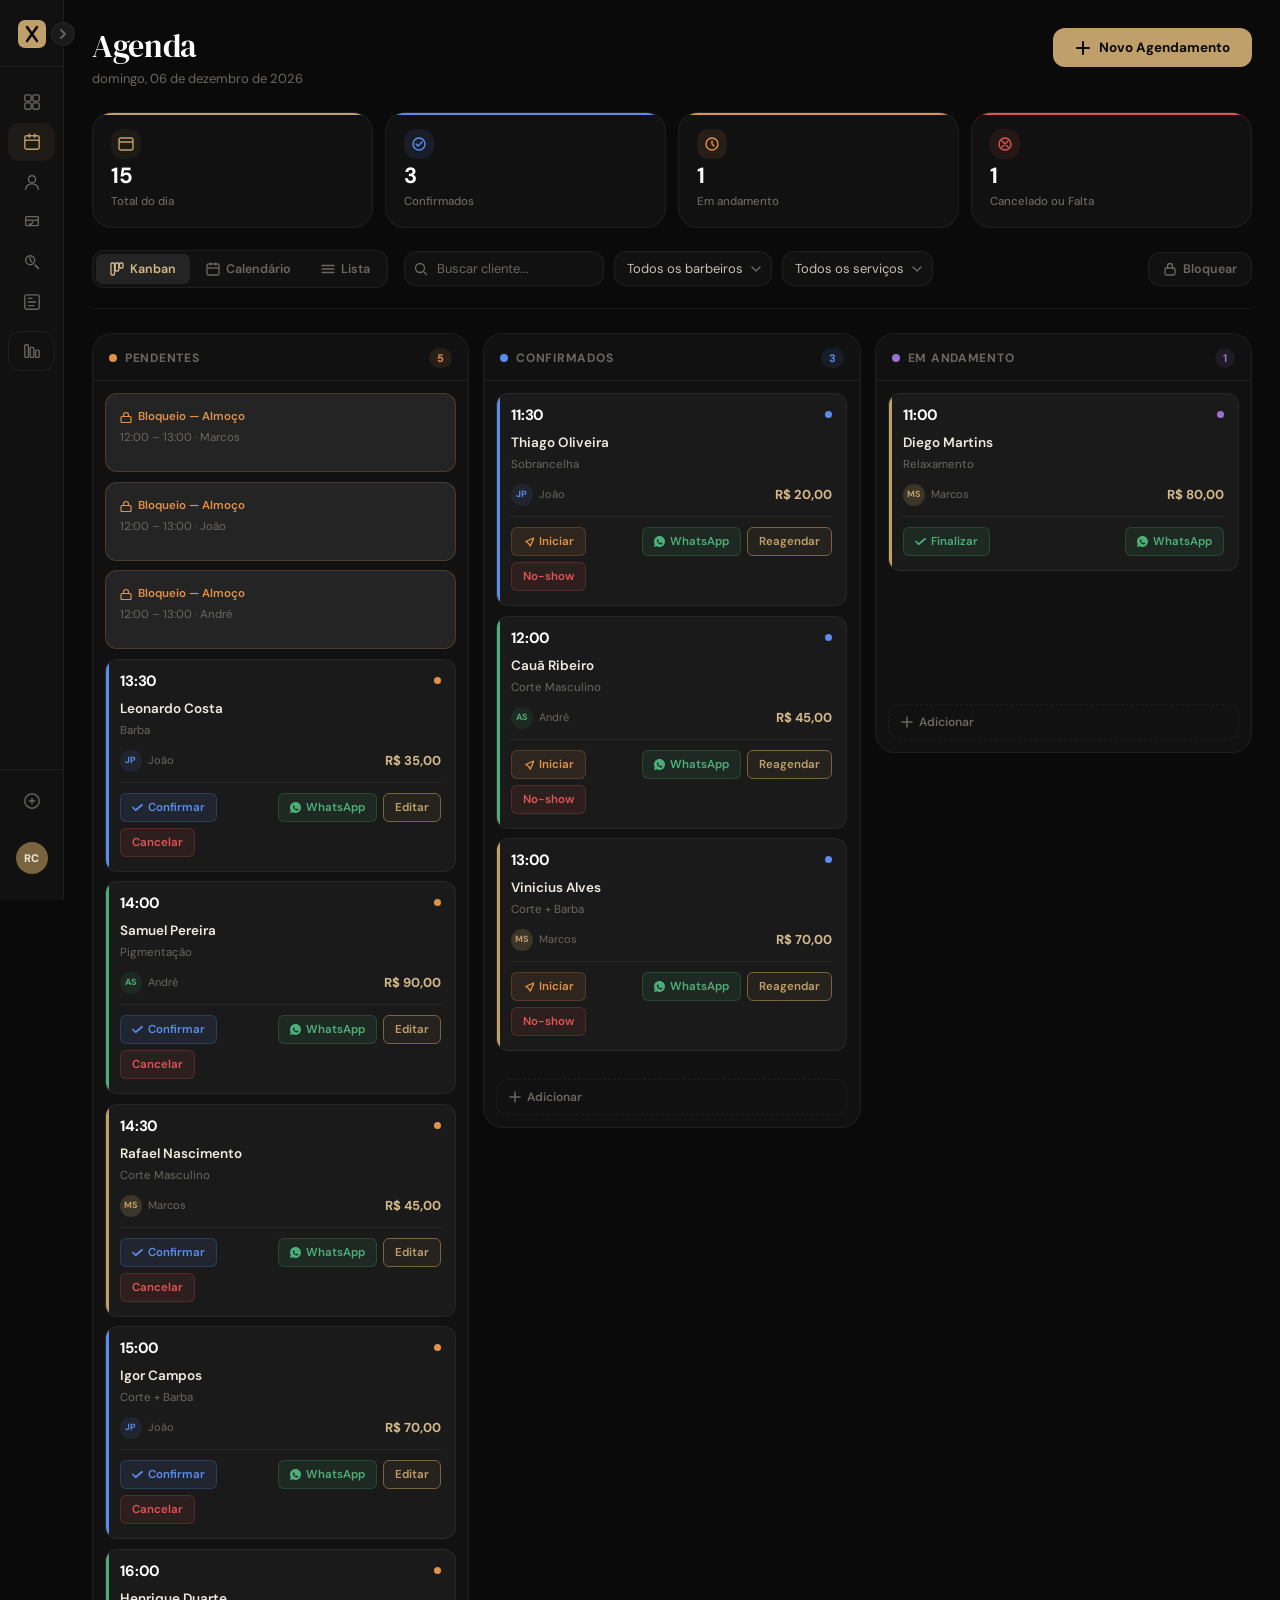
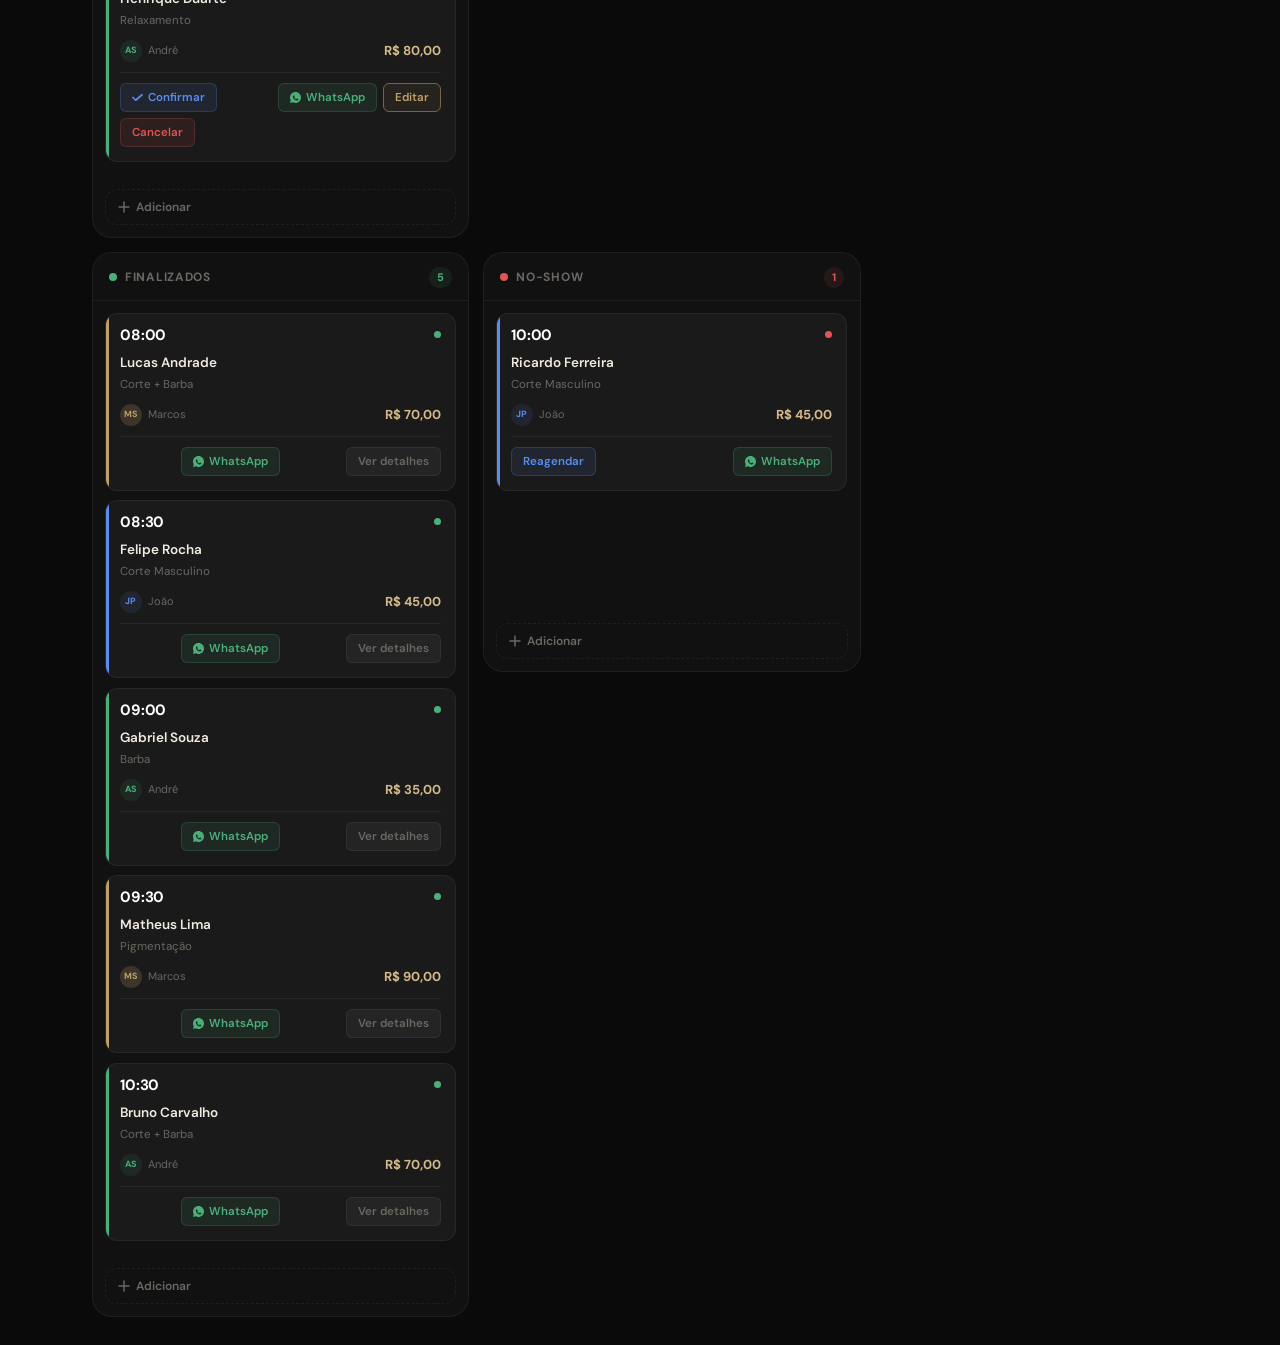
==== agenda-crm.html @ 01beff4a "design de modais de agenda-crm" ====
<!DOCTYPE html>
<html lang="pt-BR">

<head>
  <meta charset="UTF-8" />
  <meta name="viewport" content="width=device-width, initial-scale=1.0" />
  <title>Barbearia — Arte &amp; Tradição</title>

  <!-- Fonts -->
  <link rel="preconnect" href="https://fonts.googleapis.com" />
  <link rel="preconnect" href="https://fonts.gstatic.com" crossorigin />
  <link
    href="https://fonts.googleapis.com/css2?family=DM+Serif+Display:ital@0;1&family=DM+Sans:ital,opsz,wght@0,9..40,300;0,9..40,400;0,9..40,500;0,9..40,600;0,9..40,700;1,9..40,400&display=swap"
    rel="stylesheet" />

  <!-- Styles -->
  <link rel="stylesheet" href="css/agenda-crm.css" />
</head>

<body>

  <!-- ═══════════════════════════════════════════
       SIDEBAR NAV
  ═══════════════════════════════════════════ -->
  <aside class="sidebar is-collapsed" id="sidebar" role="navigation" aria-label="Menu principal">

    <div class="sidebar__brand">
      <div class="sidebar__logo">
        <svg width="28" height="28" viewBox="0 0 28 28" fill="none" aria-hidden="true">
          <rect width="28" height="28" rx="7" fill="var(--gold)" />
          <path d="M9 7L19 21M19 7L9 21" stroke="#0A0A0A" stroke-width="2.5" stroke-linecap="round" />
        </svg>
      </div>
      <span class="sidebar__name">InBarber</span>
    </div>

    <!-- Botão de abrir/fechar (desktop) -->
    <button class="sidebar__toggle" id="sidebarToggleBtn" aria-label="Expandir menu" aria-expanded="false"
      aria-controls="sidebar">
      <svg width="12" height="12" viewBox="0 0 12 12" fill="none" aria-hidden="true">
        <path d="M4 2l4 4-4 4" stroke="currentColor" stroke-width="1.8" stroke-linecap="round"
          stroke-linejoin="round" />
      </svg>
    </button>

    <nav class="sidebar__nav">
      <ul class="nav-list" role="list">
        <li>
          <a href="dashboard.html" class="nav-item" data-label="Dashboard">
            <svg class="nav-icon" viewBox="0 0 20 20" fill="none" aria-hidden="true">
              <rect x="2" y="2" width="7" height="7" rx="1.5" stroke="currentColor" stroke-width="1.5" />
              <rect x="11" y="2" width="7" height="7" rx="1.5" stroke="currentColor" stroke-width="1.5" />
              <rect x="2" y="11" width="7" height="7" rx="1.5" stroke="currentColor" stroke-width="1.5" />
              <rect x="11" y="11" width="7" height="7" rx="1.5" stroke="currentColor" stroke-width="1.5" />
            </svg>
            <span>Dashboard</span>
          </a>
        </li>
        <li>
          <a href="/agenda-crm.html" class="nav-item nav-item--active" aria-current="page" data-label="Agenda">
            <svg class="nav-icon" viewBox="0 0 20 20" fill="none" aria-hidden="true">
              <rect x="2" y="3" width="16" height="15" rx="2" stroke="currentColor" stroke-width="1.5" />
              <path d="M2 8h16" stroke="currentColor" stroke-width="1.5" />
              <path d="M7 1v4M13 1v4" stroke="currentColor" stroke-width="1.5" stroke-linecap="round" />
            </svg>
            <span>Agenda</span>
          </a>
        </li>
        <li>
          <a href="#" class="nav-item" data-label="Clientes">
            <svg class="nav-icon" viewBox="0 0 20 20" fill="none" aria-hidden="true">
              <circle cx="10" cy="7" r="4" stroke="currentColor" stroke-width="1.5" />
              <path d="M3 18c0-3.314 3.134-6 7-6s7 2.686 7 6" stroke="currentColor" stroke-width="1.5"
                stroke-linecap="round" />
            </svg>
            <span>Clientes</span>
          </a>
        </li>
        <li>
          <a href="#" class="nav-item" data-label="Serviços">
            <svg class="nav-icon" viewBox="0 0 20 20" fill="none" aria-hidden="true">
              <path d="M4 4h12a1 1 0 0 1 1 1v8a1 1 0 0 1-1 1H4a1 1 0 0 1-1-1V5a1 1 0 0 1 1-1z" stroke="currentColor"
                stroke-width="1.5" />
              <path d="M3 8h14" stroke="currentColor" stroke-width="1.5" />
              <path d="M7 12l1.5 1.5L11 10" stroke="currentColor" stroke-width="1.5" stroke-linecap="round"
                stroke-linejoin="round" />
            </svg>
            <span>Serviços</span>
          </a>
        </li>
        <li>
          <a href="#" class="nav-item" data-label="Barbeiros">
            <svg class="nav-icon" viewBox="0 0 20 20" fill="none" aria-hidden="true">
              <circle cx="8" cy="8" r="5" stroke="currentColor" stroke-width="1.5" />
              <path d="M8 5v3l2 2" stroke="currentColor" stroke-width="1.5" stroke-linecap="round" />
              <path d="M13.5 13.5L17 17" stroke="currentColor" stroke-width="2" stroke-linecap="round" />
            </svg>
            <span>Barbeiros</span>
          </a>
        </li>
        <li>
          <a href="#" class="nav-item" data-label="Financeiro">
            <svg class="nav-icon" viewBox="0 0 20 20" fill="none" aria-hidden="true">
              <rect x="2" y="2" width="16" height="16" rx="2" stroke="currentColor" stroke-width="1.5" />
              <path d="M6 10h8M6 6h4M6 14h6" stroke="currentColor" stroke-width="1.5" stroke-linecap="round" />
            </svg>
            <span>Financeiro</span>
          </a>
        </li>
        <li>
          <a href="#" class="nav-item nav-item--pipeline" data-label="Pipeline Kanban">
            <svg class="nav-icon" viewBox="0 0 20 20" fill="none" aria-hidden="true">
              <rect x="2" y="3" width="4" height="14" rx="1" stroke="currentColor" stroke-width="1.5" />
              <rect x="8" y="6" width="4" height="11" rx="1" stroke="currentColor" stroke-width="1.5" />
              <rect x="14" y="9" width="4" height="8" rx="1" stroke="currentColor" stroke-width="1.5" />
            </svg>
            <span>Pipeline Kanban</span>
            <span class="nav-badge">Novo</span>
          </a>
        </li>
      </ul>
    </nav>

    <div class="sidebar__bottom">
      <a href="#" class="nav-item" data-label="Configurações">
        <svg class="nav-icon" viewBox="0 0 20 20" fill="none" aria-hidden="true">
          <circle cx="10" cy="10" r="8" stroke="currentColor" stroke-width="1.5" />
          <path d="M7 10h6M10 7v6" stroke="currentColor" stroke-width="1.5" stroke-linecap="round" />
        </svg>
        <span>Configurações</span>
      </a>
      <div class="sidebar__user">
        <div class="sidebar__avatar">RC</div>
        <div class="sidebar__user-info">
          <span class="sidebar__user-name">Rafael Costa</span>
          <span class="sidebar__user-role">Proprietário</span>
        </div>
      </div>
    </div>
  </aside>

  <!-- Overlay mobile -->
  <div class="sidebar-overlay" id="sidebarOverlay" aria-hidden="true"></div>

  <!-- ═══════════════════════════════════════════
       MAIN CONTENT
  ═══════════════════════════════════════════ -->
  <main class="main" id="main">

    <!-- ── TOPBAR (mobile) ── -->
    <div class="topbar">
      <button class="topbar__burger" id="burgerBtn" aria-label="Abrir menu" aria-expanded="false"
        aria-controls="sidebar">
        <span></span><span></span><span></span>
      </button>
      <div class="topbar__logo">
        <svg width="22" height="22" viewBox="0 0 28 28" fill="none" aria-hidden="true">
          <rect width="28" height="28" rx="7" fill="var(--gold)" />
          <path d="M9 7L19 21M19 7L9 21" stroke="#0A0A0A" stroke-width="2.5" stroke-linecap="round" />
        </svg>
        InBarber
      </div>
      <button class="topbar__new-btn" id="topbarNewBtn" aria-label="Novo agendamento">
        <svg width="16" height="16" viewBox="0 0 16 16" fill="none" aria-hidden="true">
          <path d="M8 2v12M2 8h12" stroke="currentColor" stroke-width="2" stroke-linecap="round" />
        </svg>
      </button>
    </div>

    <!-- ════════════════════════════════════════════
         AGENDA HEADER
    ════════════════════════════════════════════ -->
    <header class="agenda-header">
      <div class="agenda-header__top">
        <div class="agenda-header__title-group">
          <h1 class="agenda-header__title">Agenda</h1>
          <p class="agenda-header__date" id="agendaHeaderDate">Carregando...</p>
        </div>
        <button class="btn-primary-lg" id="openNewApptBtn" aria-haspopup="dialog">
          <svg width="16" height="16" viewBox="0 0 16 16" fill="none" aria-hidden="true">
            <path d="M8 2v12M2 8h12" stroke="currentColor" stroke-width="2" stroke-linecap="round" />
          </svg>
          Novo Agendamento
        </button>
      </div>

      <!-- ── Estatísticas rápidas do dia ── -->
      <div class="agenda-stats" id="agendaStats" role="list" aria-label="Estatísticas do dia">
        <!-- Gerado via JS -->
      </div>

      <!-- ── Controles: tabs de view + filtros ── -->
      <div class="agenda-controls">
        <div class="view-tabs" role="tablist" aria-label="Visualização da agenda">
          <button class="view-tab view-tab--active" role="tab" aria-selected="true" data-view="kanban" id="tab-kanban">
            <svg width="14" height="14" viewBox="0 0 14 14" fill="none" aria-hidden="true">
              <rect x="1" y="1" width="3.5" height="12" rx="1" stroke="currentColor" stroke-width="1.3" />
              <rect x="5.25" y="1" width="3.5" height="8" rx="1" stroke="currentColor" stroke-width="1.3" />
              <rect x="9.5" y="1" width="3.5" height="5" rx="1" stroke="currentColor" stroke-width="1.3" />
            </svg>
            Kanban
          </button>
          <button class="view-tab" role="tab" aria-selected="false" data-view="calendar" id="tab-calendar">
            <svg width="14" height="14" viewBox="0 0 14 14" fill="none" aria-hidden="true">
              <rect x="1" y="2" width="12" height="11" rx="1.5" stroke="currentColor" stroke-width="1.3" />
              <path d="M1 6h12" stroke="currentColor" stroke-width="1.3" />
              <path d="M4.5 1v2M9.5 1v2" stroke="currentColor" stroke-width="1.3" stroke-linecap="round" />
            </svg>
            Calendário
          </button>
          <button class="view-tab" role="tab" aria-selected="false" data-view="list" id="tab-list">
            <svg width="14" height="14" viewBox="0 0 14 14" fill="none" aria-hidden="true">
              <path d="M1 3.5h12M1 7h12M1 10.5h12" stroke="currentColor" stroke-width="1.3" stroke-linecap="round" />
            </svg>
            Lista
          </button>
        </div>

        <!-- Filtros inline -->
        <div class="agenda-filters" id="agendaFilters">
          <div class="filter-search">
            <svg width="14" height="14" viewBox="0 0 14 14" fill="none" aria-hidden="true">
              <circle cx="6" cy="6" r="4.5" stroke="currentColor" stroke-width="1.3" />
              <path d="M9.5 9.5L12.5 12.5" stroke="currentColor" stroke-width="1.3" stroke-linecap="round" />
            </svg>
            <input type="search" class="filter-input" id="searchInput" placeholder="Buscar cliente..."
              aria-label="Buscar cliente" autocomplete="off" />
          </div>

          <select class="filter-select" id="filterBarber" aria-label="Filtrar por barbeiro">
            <option value="">Todos os barbeiros</option>
            <option value="marcos">Marcos Silva</option>
            <option value="joao">João Pereira</option>
            <option value="andre">André Santos</option>
          </select>

          <select class="filter-select" id="filterService" aria-label="Filtrar por serviço">
            <option value="">Todos os serviços</option>
            <option value="corte">Corte Masculino</option>
            <option value="barba">Barba</option>
            <option value="combo">Corte + Barba</option>
            <option value="pigmentacao">Pigmentação</option>
            <option value="relaxamento">Relaxamento</option>
            <option value="sobrancelha">Sobrancelha</option>
          </select>

          <button class="filter-block-btn" id="openBlockBtn" title="Bloquear horário">
            <svg width="14" height="14" viewBox="0 0 14 14" fill="none" aria-hidden="true">
              <rect x="2" y="6" width="10" height="7" rx="1.5" stroke="currentColor" stroke-width="1.3" />
              <path d="M4.5 6V4a2.5 2.5 0 0 1 5 0v2" stroke="currentColor" stroke-width="1.3" stroke-linecap="round" />
            </svg>
            Bloquear
          </button>
        </div>
      </div>
    </header>

    <!-- ════════════════════════════════════════════
         VIEW: KANBAN
    ════════════════════════════════════════════ -->
    <section class="view-panel" id="view-kanban" role="tabpanel" aria-labelledby="tab-kanban">
      <div class="kanban-board" id="kanbanBoard" role="group"
        aria-label="Quadro Kanban de agendamentos. Use arrastar e soltar ou os botões de ação em cada card para mudar o status.">
        <!-- Gerado via JS: 5 colunas -->
      </div>
    </section>

    <!-- ════════════════════════════════════════════
         VIEW: CALENDÁRIO
    ════════════════════════════════════════════ -->
    <section class="view-panel view-panel--hidden" id="view-calendar" role="tabpanel" aria-labelledby="tab-calendar">

      <!-- Controles de calendário -->
      <div class="cal-controls">
        <div class="cal-nav">
          <button class="cal-nav-btn" id="calPrev" aria-label="Semana anterior">
            <svg width="14" height="14" viewBox="0 0 14 14" fill="none" aria-hidden="true">
              <path d="M9 2L4 7l5 5" stroke="currentColor" stroke-width="1.5" stroke-linecap="round"
                stroke-linejoin="round" />
            </svg>
          </button>
          <span class="cal-period" id="calPeriodLabel">Carregando...</span>
          <button class="cal-nav-btn" id="calNext" aria-label="Próxima semana">
            <svg width="14" height="14" viewBox="0 0 14 14" fill="none" aria-hidden="true">
              <path d="M5 2l5 5-5 5" stroke="currentColor" stroke-width="1.5" stroke-linecap="round"
                stroke-linejoin="round" />
            </svg>
          </button>
        </div>
        <div class="cal-view-toggle">
          <button class="cal-mode-btn cal-mode-btn--active" data-cal-mode="week" aria-pressed="true">Semana</button>
          <button class="cal-mode-btn" data-cal-mode="month" aria-pressed="false">Mês</button>
        </div>
        <button class="cal-today-btn" id="calTodayBtn">Hoje</button>
      </div>

      <div class="cal-week-wrap" id="calWeekWrap">
        <div class="cal-week-grid-scroll" id="calWeekGridScroll">
          <div class="cal-week-grid" id="calWeekGrid" aria-label="Calendário semanal">
            <!-- Gerado via JS -->
          </div>
        </div>
      </div>

      <!-- Grade mensal (oculta por padrão) -->
      <div class="cal-month-wrap cal-month-wrap--hidden" id="calMonthWrap">
        <div class="cal-month-header" id="calMonthHeader">
          <!-- Dias da semana -->
        </div>
        <div class="cal-month-grid" id="calMonthGrid">
          <!-- Gerado via JS -->
        </div>
      </div>
    </section>

    <!-- ════════════════════════════════════════════
         VIEW: LISTA
    ════════════════════════════════════════════ -->
    <section class="view-panel view-panel--hidden" id="view-list" role="tabpanel" aria-labelledby="tab-list">

      <div class="list-header">
        <div class="list-header__left">
          <span class="list-count" id="listCount">0 agendamentos</span>
        </div>
        <div class="list-header__right">
          <label class="list-date-filter" for="listDateFilter">
            <svg width="13" height="13" viewBox="0 0 14 14" fill="none" aria-hidden="true">
              <rect x="1" y="2" width="12" height="11" rx="1.5" stroke="currentColor" stroke-width="1.3" />
              <path d="M1 6h12" stroke="currentColor" stroke-width="1.3" />
              <path d="M4.5 1v2M9.5 1v2" stroke="currentColor" stroke-width="1.3" stroke-linecap="round" />
            </svg>
            <input type="date" id="listDateFilter" class="list-date-input" aria-label="Filtrar por data" />
          </label>
          <select class="filter-select" id="listStatusFilter" aria-label="Filtrar por status">
            <option value="">Todos os status</option>
            <option value="pendente">Pendentes</option>
            <option value="confirmado">Confirmados</option>
            <option value="em-andamento">Em Andamento</option>
            <option value="concluido">Finalizados</option>
            <option value="no-show">No-show / Cancelado</option>
          </select>
        </div>
      </div>

      <div class="list-table-wrap">
        <table class="list-table" aria-label="Lista de agendamentos">
          <thead>
            <tr>
              <th class="sortable" data-sort="time" aria-sort="ascending" scope="col">
                Horário
                <svg class="sort-icon" width="10" height="10" viewBox="0 0 10 10" fill="none" aria-hidden="true">
                  <path d="M5 1v8M2 5.5L5 8.5L8 5.5" stroke="currentColor" stroke-width="1.3" stroke-linecap="round"
                    stroke-linejoin="round" />
                </svg>
              </th>
              <th class="sortable" data-sort="client" scope="col">
                Cliente
                <svg class="sort-icon" width="10" height="10" viewBox="0 0 10 10" fill="none" aria-hidden="true">
                  <path d="M5 1v8M2 5.5L5 8.5L8 5.5" stroke="currentColor" stroke-width="1.3" stroke-linecap="round"
                    stroke-linejoin="round" />
                </svg>
              </th>
              <th scope="col">Serviço</th>
              <th scope="col">Barbeiro</th>
              <th class="sortable" data-sort="value" scope="col">
                Valor
                <svg class="sort-icon" width="10" height="10" viewBox="0 0 10 10" fill="none" aria-hidden="true">
                  <path d="M5 1v8M2 5.5L5 8.5L8 5.5" stroke="currentColor" stroke-width="1.3" stroke-linecap="round"
                    stroke-linejoin="round" />
                </svg>
              </th>
              <th scope="col">Status</th>
              <th scope="col">Ações</th>
            </tr>
          </thead>
          <tbody id="listTableBody">
            <!-- Gerado via JS -->
          </tbody>
        </table>
      </div>
    </section>

  </main><!-- /.main -->


  <!-- ═══════════════════════════════════════════
       MODAL: NOVO / EDITAR AGENDAMENTO
  ═══════════════════════════════════════════ -->
  <div class="modal-overlay" id="apptModalOverlay" role="dialog" aria-modal="true" aria-labelledby="apptModalTitle"
    hidden>
    <div class="modal" id="apptModal">
      <div class="modal__header modal__header--form">
        <div>
          <h2 class="modal__title" id="apptModalTitle">Novo Agendamento</h2>
          <p class="modal__subtitle" id="apptModalSubtitle">Preencha os dados abaixo para agendar</p>
        </div>
        <button class="modal__close" id="apptModalClose" aria-label="Fechar modal">
          <svg width="16" height="16" viewBox="0 0 16 16" fill="none" aria-hidden="true">
            <path d="M2 2l12 12M14 2L2 14" stroke="currentColor" stroke-width="2" stroke-linecap="round" />
          </svg>
        </button>
      </div>

      <!-- Detecção de conflito -->
      <div class="modal-conflict" id="modalConflict" hidden aria-live="assertive">
        <svg width="14" height="14" viewBox="0 0 14 14" fill="none" aria-hidden="true">
          <path d="M7 1L13 12H1L7 1z" stroke="currentColor" stroke-width="1.3" stroke-linejoin="round" />
          <path d="M7 5v3M7 9.5v.5" stroke="currentColor" stroke-width="1.3" stroke-linecap="round" />
        </svg>
        <span id="conflictMsg">Conflito de horário detectado!</span>
      </div>

      <div class="modal__body">
        <input type="hidden" id="apptId" />

        <!-- Cliente + telefone -->
        <div class="form-section">
          <div class="form-row">
            <div class="form-group">
              <label class="form-label" for="apptClient">Cliente <span class="form-required" aria-hidden="true">*</span></label>
              <div class="input-autocomplete">
                <input class="form-input" id="apptClient" type="text" placeholder="Nome do cliente" autocomplete="off"
                  required />
                <ul class="autocomplete-list" id="autocompleteList" role="listbox" aria-label="Sugestões de clientes"
                  hidden></ul>
              </div>
            </div>
            <div class="form-group">
              <label class="form-label" for="apptPhone">Telefone</label>
              <input class="form-input" id="apptPhone" type="tel" placeholder="(84) 99999-9999" />
            </div>
          </div>
        </div>

        <!-- Data + Horário -->
        <div class="form-section">
          <div class="form-row">
            <div class="form-group">
              <label class="form-label" for="apptDate">Data <span class="form-required" aria-hidden="true">*</span></label>
              <input class="form-input" id="apptDate" type="date" required />
            </div>
            <div class="form-group">
              <label class="form-label" for="apptTime">Horário <span class="form-required" aria-hidden="true">*</span></label>
              <select class="form-input form-select" id="apptTime" required>
                <option value="">Selecionar</option>
              </select>
            </div>
          </div>
        </div>

        <!-- Serviço -->
        <div class="form-section">
          <div class="form-group">
            <label class="form-label" for="apptService">Serviço <span class="form-required" aria-hidden="true">*</span></label>
            <div class="service-picker" id="servicePicker" role="radiogroup" aria-label="Selecionar serviço">
              <!-- Gerado via JS -->
            </div>
          </div>
        </div>

        <!-- Barbeiro -->
        <div class="form-section">
          <div class="form-group">
            <label class="form-label" for="apptBarber">Barbeiro <span class="form-required" aria-hidden="true">*</span></label>
            <div class="barber-picker" id="barberPicker" role="radiogroup" aria-label="Selecionar barbeiro">
              <!-- Gerado via JS -->
            </div>
          </div>
        </div>

        <!-- Observações -->
        <div class="form-section form-section--last">
          <div class="form-group">
            <label class="form-label" for="apptNotes">Observações <span class="form-label__optional">opcional</span></label>
            <textarea class="form-input form-textarea" id="apptNotes"
              placeholder="Ex: navalha no pescoço, alergia a determinado produto..." rows="2"></textarea>
          </div>
        </div>

        <!-- Resumo de valor (dinâmico) — mantido para compatibilidade com JS -->
        <div class="modal-summary" id="modalSummary" hidden>
          <div class="modal-summary__row">
            <span class="modal-summary__label">Serviço</span>
            <span class="modal-summary__val" id="summaryService">—</span>
          </div>
          <div class="modal-summary__row">
            <span class="modal-summary__label">Duração estimada</span>
            <span class="modal-summary__val" id="summaryDuration">—</span>
          </div>
          <div class="modal-summary__row modal-summary__row--total">
            <span class="modal-summary__label">Total</span>
            <span class="modal-summary__val modal-summary__val--price" id="summaryPrice">R$ 0</span>
          </div>
        </div>
      </div>

      <div class="modal__footer modal__footer--form">
        <div class="modal__footer-summary" id="footerSummaryHint"></div>
        <div class="modal__footer-actions">
          <button class="btn-ghost" id="apptModalCancel">Cancelar</button>
          <button class="btn-primary" id="apptModalSave">
            <svg width="14" height="14" viewBox="0 0 14 14" fill="none" aria-hidden="true">
              <path d="M2 7l3.5 3.5L12 3" stroke="currentColor" stroke-width="2" stroke-linecap="round"
                stroke-linejoin="round" />
            </svg>
            Agendar
          </button>
        </div>
      </div>
    </div>
  </div>


  <!-- ═══════════════════════════════════════════
       MODAL: BLOQUEAR HORÁRIO
  ═══════════════════════════════════════════ -->
  <div class="modal-overlay" id="blockModalOverlay" role="dialog" aria-modal="true" aria-labelledby="blockModalTitle"
    hidden>
    <div class="modal modal--sm">
      <div class="modal__header">
        <div class="modal__header-left">
          <div class="modal__header-icon modal__header-icon--orange" aria-hidden="true">
            <svg width="16" height="16" viewBox="0 0 16 16" fill="none">
              <rect x="2" y="7" width="12" height="8" rx="1.5" stroke="currentColor" stroke-width="1.5" />
              <path d="M5 7V5a3 3 0 0 1 6 0v2" stroke="currentColor" stroke-width="1.5" stroke-linecap="round" />
            </svg>
          </div>
          <h2 class="modal__title" id="blockModalTitle">Bloquear Horário</h2>
        </div>
        <button class="modal__close" id="blockModalClose" aria-label="Fechar modal">
          <svg width="16" height="16" viewBox="0 0 16 16" fill="none" aria-hidden="true">
            <path d="M2 2l12 12M14 2L2 14" stroke="currentColor" stroke-width="2" stroke-linecap="round" />
          </svg>
        </button>
      </div>
      <div class="modal__body">
        <div class="form-row">
          <div class="form-group">
            <label class="form-label" for="blockDate">Data</label>
            <input class="form-input" id="blockDate" type="date" />
          </div>
          <div class="form-group">
            <label class="form-label" for="blockBarber">Barbeiro</label>
            <select class="form-input form-select" id="blockBarber">
              <option value="">Todos</option>
              <option value="marcos">Marcos Silva</option>
              <option value="joao">João Pereira</option>
              <option value="andre">André Santos</option>
            </select>
          </div>
        </div>
        <div class="form-row">
          <div class="form-group">
            <label class="form-label" for="blockStart">Início</label>
            <input class="form-input" id="blockStart" type="time" value="12:00" />
          </div>
          <div class="form-group">
            <label class="form-label" for="blockEnd">Fim</label>
            <input class="form-input" id="blockEnd" type="time" value="13:00" />
          </div>
        </div>
        <div class="form-group">
          <label class="form-label" for="blockReason">Motivo</label>
          <select class="form-input form-select" id="blockReason">
            <option value="almoco">Almoço</option>
            <option value="folga">Folga</option>
            <option value="ferias">Férias</option>
            <option value="manutencao">Manutenção</option>
            <option value="outro">Outro</option>
          </select>
        </div>
        <div class="form-group" id="blockOtherGroup" style="display:none">
          <label class="form-label" for="blockOtherReason">Descreva o motivo</label>
          <input class="form-input" id="blockOtherReason" type="text" placeholder="Ex: Evento, consulta médica..." />
        </div>
      </div>
      <div class="modal__footer">
        <button class="btn-ghost" id="blockModalCancel">Cancelar</button>
        <button class="btn-warning" id="blockModalSave">
          <svg width="14" height="14" viewBox="0 0 14 14" fill="none" aria-hidden="true">
            <rect x="2" y="7" width="10" height="6" rx="1" stroke="currentColor" stroke-width="1.5" />
            <path d="M4.5 7V5a2.5 2.5 0 0 1 5 0v2" stroke="currentColor" stroke-width="1.5" stroke-linecap="round" />
          </svg>
          Bloquear
        </button>
      </div>
    </div>
  </div>


  <!-- ═══════════════════════════════════════════
       MODAL: DETALHES DO AGENDAMENTO
  ═══════════════════════════════════════════ -->
  <div class="modal-overlay" id="detailModalOverlay" role="dialog" aria-modal="true" aria-labelledby="detailModalTitle"
    hidden>
    <div class="modal modal--detail">
      <div class="modal__header">
        <div class="modal__header-left">
          <div class="modal__header-icon" id="detailModalIcon" aria-hidden="true">
            <svg width="16" height="16" viewBox="0 0 16 16" fill="none">
              <circle cx="8" cy="6" r="3" stroke="currentColor" stroke-width="1.5" />
              <path d="M2 14c0-3.314 2.686-6 6-6s6 2.686 6 6" stroke="currentColor" stroke-width="1.5"
                stroke-linecap="round" />
            </svg>
          </div>
          <h2 class="modal__title" id="detailModalTitle">Detalhes</h2>
        </div>
        <button class="modal__close" id="detailModalClose" aria-label="Fechar modal">
          <svg width="16" height="16" viewBox="0 0 16 16" fill="none" aria-hidden="true">
            <path d="M2 2l12 12M14 2L2 14" stroke="currentColor" stroke-width="2" stroke-linecap="round" />
          </svg>
        </button>
      </div>
      <div class="modal__body" id="detailModalBody">
        <!-- Gerado via JS -->
      </div>
      <div class="modal__footer modal__footer--actions">
        <div class="detail-actions-primary" id="detailModalActions">
          <!-- Ações de status (Confirmar/Iniciar/Finalizar/etc) — gerado via JS -->
        </div>
        <div class="detail-actions-secondary" id="detailModalActionsSecondary">
          <!-- Editar + WhatsApp — sempre visíveis, separados visualmente -->
        </div>
      </div>
    </div>
  </div>


  <!-- ═══════════════════════════════════════════
     MODAL: RESUMO DO HORÁRIO (Calendário)
═══════════════════════════════════════════ -->
  <div class="modal-overlay" id="slotModalOverlay" role="dialog" aria-modal="true" aria-labelledby="slotModalTitle"
    hidden>
    <div class="modal modal--slot">
      <div class="modal__header">
        <div class="modal__header-left">
          <div class="modal__header-icon" aria-hidden="true">
            <svg width="16" height="16" viewBox="0 0 16 16" fill="none">
              <circle cx="8" cy="8" r="6" stroke="currentColor" stroke-width="1.5" />
              <path d="M8 5v3.5l2.5 1.5" stroke="currentColor" stroke-width="1.5" stroke-linecap="round"
                stroke-linejoin="round" />
            </svg>
          </div>
          <div>
            <h2 class="modal__title" id="slotModalTitle">Agendamentos</h2>
            <p class="slot-modal__subtitle" id="slotModalSubtitle"></p>
          </div>
        </div>
        <button class="modal__close" id="slotModalClose" aria-label="Fechar modal">
          <svg width="16" height="16" viewBox="0 0 16 16" fill="none" aria-hidden="true">
            <path d="M2 2l12 12M14 2L2 14" stroke="currentColor" stroke-width="2" stroke-linecap="round" />
          </svg>
        </button>
      </div>

      <!-- Lista de agendamentos do slot -->
      <div class="modal__body" id="slotModalBody">
        <!-- Gerado via JS -->
      </div>

      <div class="modal__footer" id="slotModalFooter">
        <button class="btn-ghost" id="slotModalClose2" style="display:none">Fechar</button>
        <button class="btn-primary-lg" id="slotModalNewBtn" style="display:none">
          <svg width="14" height="14" viewBox="0 0 14 14" fill="none" aria-hidden="true">
            <path d="M7 1v12M1 7h12" stroke="currentColor" stroke-width="2" stroke-linecap="round" />
          </svg>
          Novo Agendamento
        </button>
      </div>
    </div>
  </div>
  <!-- ═══════════════════════════════════════════
       TOAST NOTIFICATIONS
  ═══════════════════════════════════════════ -->
  <div class="toast-container" id="toastContainer" aria-live="polite" aria-atomic="true"></div>

  <!-- Tooltip de evento do calendário -->
  <div class="cal-tooltip" id="calTooltip" role="tooltip" aria-hidden="true"></div>

  <!-- Script -->
  <script src="js/agenda-crm.js"></script>
</body>

</html>
---- css/agenda-crm.css ----
/* ═══════════════════════════════════════════════════════════
   InBarber — Agenda CSS
   Mesma base de tokens do Dashboard. Arquivo separado/autônomo.
═══════════════════════════════════════════════════════════ */

/* ─── 1. DESIGN TOKENS ─────────────────────────────────── */
:root {
  /* Cores base */
  --bg:       #0A0A0A;
  --bg-2:     #111111;
  --bg-3:     #1A1A1A;
  --bg-4:     #242424;
  --divider:  rgba(255,255,255,0.06);

  /* Texto */
  --cream:    #F0EBE1;
  --cream-2:  #C8C0B4;
  --muted:    #6B6762;
  --white:    #FFFFFF;

  /* Accent gold */
  --gold:     #BFA06A;
  --gold-lt:  #D4B98A;
  --gold-dim: #7A6440;
  --gold-bg:  rgba(191,160,106,0.07);

  /* Status */
  --green:        #4CAF79;
  --green-bg:     rgba(76,175,121,0.10);
  --green-border: rgba(76,175,121,0.22);
  --blue:         #5B8DEF;
  --blue-bg:      rgba(91,141,239,0.10);
  --blue-border:  rgba(91,141,239,0.22);
  --red:          #E05454;
  --red-bg:       rgba(224,84,84,0.10);
  --red-border:   rgba(224,84,84,0.22);
  --orange:       #E0924A;
  --orange-bg:    rgba(224,146,74,0.10);
  --orange-border:rgba(224,146,74,0.22);
  --purple:       #9B72CF;
  --purple-bg:    rgba(155,114,207,0.10);
  --purple-border:rgba(155,114,207,0.22);

  /* Tipografia */
  --ff-d: 'DM Serif Display', Georgia, serif;
  --ff-b: 'DM Sans', system-ui, sans-serif;

  /* Espaçamento */
  --gap:    20px;
  --gap-lg: 28px;

  /* Bordas */
  --r-sm:   6px;
  --r-md:   12px;
  --r-lg:   20px;
  --r-full: 9999px;

  /* Navegação */
  --nav-w: 240px;
  --nav-h: 60px;

  /* Sombras */
  --shadow-sm: 0 1px 3px rgba(0,0,0,0.4);
  --shadow-md: 0 4px 16px rgba(0,0,0,0.5);
  --shadow-lg: 0 8px 32px rgba(0,0,0,0.6);

  /* Transições */
  --ease-out:    cubic-bezier(0.23, 1, 0.32, 1);
  --ease-drawer: cubic-bezier(0.32, 0.72, 0, 1);
  --dur:         220ms;
}


/* ─── 2. RESET & BASE ───────────────────────────────────── */
*, *::before, *::after {
  box-sizing: border-box;
  margin: 0;
  padding: 0;
}

html {
  font-size: 16px;
  -webkit-text-size-adjust: 100%;
  scroll-behavior: smooth;
}

body {
  font-family: var(--ff-b);
  background: var(--bg);
  color: var(--cream);
  line-height: 1.5;
  min-height: 100dvh;
  overflow-x: hidden;
  -webkit-font-smoothing: antialiased;
  -moz-osx-font-smoothing: grayscale;
}

a { color: inherit; text-decoration: none; }

button {
  font-family: var(--ff-b);
  cursor: pointer;
  border: none;
  background: none;
}

ul, ol { list-style: none; }
img, svg { display: block; }

input, select, textarea {
  font-family: var(--ff-b);
  font-size: 14px;
  color: var(--cream);
}

:focus-visible {
  outline: 2px solid var(--gold);
  outline-offset: 2px;
  border-radius: var(--r-sm);
}

.kanban-card:focus-visible,
.cal-event:focus-visible,
.cal-month-event:focus-visible {
  outline: 2px solid var(--gold);
  outline-offset: 1px;
  box-shadow: var(--shadow-md);
}

@media (prefers-reduced-motion: reduce) {
  *, *::before, *::after {
    animation-duration: 0.01ms !important;
    transition-duration: 0.01ms !important;
  }
}


/* ─── 3. LAYOUT PRINCIPAL ───────────────────────────────── */
.main {
  margin-left: var(--nav-w);
  min-height: 100dvh;
  padding: 0 var(--gap-lg) var(--gap-lg);
  max-width: 1700px;
}

@media (max-width: 900px) {
  .main {
    margin-left: 0;
    padding: 0 16px 24px;
  }
}


/* ─── 4. SIDEBAR ────────────────────────────────────────── */
.sidebar {
  position: fixed;
  top: 0; left: 0;
  width: var(--nav-w);
  height: 100dvh;
  background: var(--bg-2);
  border-right: 1px solid var(--divider);
  display: flex;
  flex-direction: column;
  z-index: 200;
  transition: transform var(--dur) var(--ease-drawer);
  will-change: transform;
}

.sidebar__brand {
  display: flex;
  align-items: center;
  gap: 10px;
  padding: 20px 20px 18px;
  border-bottom: 1px solid var(--divider);
}

.sidebar__name {
  font-family: var(--ff-d);
  font-size: 18px;
  color: var(--white);
  letter-spacing: 0.01em;
}

.sidebar__nav {
  flex: 1;
  overflow-y: auto;
  padding: 16px 12px;
  scrollbar-width: none;
}
.sidebar__nav::-webkit-scrollbar { display: none; }

.nav-list {
  display: flex;
  flex-direction: column;
  gap: 2px;
}

.nav-item {
  display: flex;
  align-items: center;
  gap: 10px;
  padding: 10px 12px;
  border-radius: var(--r-md);
  font-size: 13.5px;
  font-weight: 500;
  color: var(--muted);
  transition: background var(--dur) var(--ease-out), color var(--dur) var(--ease-out);
  position: relative;
}

.nav-item:hover { background: var(--bg-3); color: var(--cream-2); }

.nav-item--active {
  background: var(--gold-bg);
  color: var(--gold-lt);
}

.nav-item--active .nav-icon { color: var(--gold); }

.nav-item--pipeline {
  margin-top: 8px;
  border: 1px solid var(--divider);
}

.nav-item--pipeline:hover {
  border-color: var(--gold-dim);
  color: var(--gold-lt);
}

.nav-icon {
  width: 18px;
  height: 18px;
  flex-shrink: 0;
  color: currentColor;
  transition: color var(--dur);
}

.nav-badge {
  margin-left: auto;
  font-size: 10px;
  font-weight: 600;
  color: var(--gold);
  background: var(--gold-bg);
  border: 1px solid var(--gold-dim);
  padding: 2px 7px;
  border-radius: var(--r-full);
  letter-spacing: 0.04em;
  text-transform: uppercase;
}

.sidebar__bottom {
  padding: 12px 12px 16px;
  border-top: 1px solid var(--divider);
  display: flex;
  flex-direction: column;
  gap: 8px;
}

.sidebar__user {
  display: flex;
  align-items: center;
  gap: 10px;
  padding: 10px 12px;
  margin-top: 4px;
  border-radius: var(--r-md);
  background: var(--bg-3);
}

.sidebar__avatar {
  width: 32px;
  height: 32px;
  border-radius: var(--r-full);
  background: var(--gold-dim);
  color: var(--cream);
  font-size: 11px;
  font-weight: 700;
  display: flex;
  align-items: center;
  justify-content: center;
  flex-shrink: 0;
  letter-spacing: 0.04em;
}

.sidebar__user-info {
  display: flex;
  flex-direction: column;
  gap: 1px;
  min-width: 0;
}

.sidebar__user-name {
  font-size: 13px;
  font-weight: 600;
  color: var(--cream);
  white-space: nowrap;
  overflow: hidden;
  text-overflow: ellipsis;
}

.sidebar__user-role {
  font-size: 11px;
  color: var(--muted);
}

.sidebar-overlay {
  display: none;
  position: fixed;
  inset: 0;
  background: rgba(0,0,0,0.7);
  z-index: 150;
  opacity: 0;
  transition: opacity var(--dur) var(--ease-out);
}

@media (max-width: 900px) {
  .sidebar { transform: translateX(-100%); }
  .sidebar.is-open { transform: translateX(0); box-shadow: var(--shadow-lg); }
  .sidebar-overlay { display: block; }
  .sidebar-overlay.is-visible { opacity: 1; pointer-events: auto; }
}

/* ─── SIDEBAR COLAPSÁVEL (desktop) ──────────────────────── */
:root {
  --nav-w-collapsed: 64px; /* largura quando fechada = só ícones */
}

/* Toggle button — fica encostado na borda direita da sidebar */
.sidebar__toggle {
  position: absolute;
  top: 22px;
  right: -12px;
  width: 24px;
  height: 24px;
  border-radius: var(--r-full);
  background: var(--bg-3);
  border: 1px solid var(--divider);
  color: var(--muted);
  display: flex;
  align-items: center;
  justify-content: center;
  cursor: pointer;
  z-index: 10;
  transition: background var(--dur), color var(--dur), transform var(--dur) var(--ease-out);
  box-shadow: var(--shadow-sm);
}
.sidebar__toggle:hover {
  background: var(--bg-4);
  color: var(--cream);
}
/* Rotaciona a seta quando expandida */
.sidebar.is-expanded .sidebar__toggle {
  transform: rotate(180deg);
}

/* Estado colapsado */
.sidebar.is-collapsed {
  width: var(--nav-w-collapsed);
}

/* Esconde os textos com clip em vez de overflow:hidden na sidebar inteira */
.sidebar.is-collapsed .sidebar__nav,
.sidebar.is-collapsed .sidebar__bottom,
.sidebar.is-collapsed .sidebar__brand {
  overflow: hidden;
} 

/* Esconde textos e badge, mantém ícone centralizado */
.sidebar.is-collapsed .sidebar__name,
.sidebar.is-collapsed .nav-item span:not(.sr-only),
.sidebar.is-collapsed .nav-badge,
.sidebar.is-collapsed .sidebar__user-info,
.sidebar.is-collapsed .sidebar__user-name,
.sidebar.is-collapsed .sidebar__user-role {
  display: none;
}

.sidebar.is-collapsed .sidebar__brand {
  justify-content: center;
  padding: 20px 0 18px;
}

.sidebar.is-collapsed .nav-item {
  justify-content: center;
  padding: 10px 0;
  gap: 0;
}

.sidebar.is-collapsed .sidebar__bottom {
  align-items: center;
  padding: 12px 0 16px;
}

.sidebar.is-collapsed .sidebar__user {
  justify-content: center;
  padding: 10px 0;
  background: transparent;
}

.sidebar.is-collapsed .sidebar__nav {
  padding: 16px 8px;
}

/* Tooltip ao passar o mouse nos ícones (collapsed) */
.sidebar.is-collapsed .nav-item {
  position: relative;
}
.sidebar.is-collapsed .nav-item::after {
  content: attr(data-label);
  position: absolute;
  left: calc(100% + 10px);
  top: 50%;
  transform: translateY(-50%);
  background: var(--bg-4);
  color: var(--cream);
  font-size: 12px;
  font-weight: 600;
  padding: 5px 10px;
  border-radius: var(--r-md);
  border: 1px solid var(--divider);
  white-space: nowrap;
  pointer-events: none;
  opacity: 0;
  transition: opacity 160ms var(--ease-out);
  z-index: 300;
}
.sidebar.is-collapsed .nav-item:hover::after {
  opacity: 1;
}

/* Área principal expande quando sidebar está colapsada */
.sidebar.is-collapsed ~ .main {
  margin-left: var(--nav-w-collapsed);
}

/* Transição suave da sidebar e do main */
.sidebar {
  transition: width var(--dur) var(--ease-out),
              transform var(--dur) var(--ease-drawer);
}
.main {
  transition: margin-left var(--dur) var(--ease-out);
}

/* No mobile, o toggle não aparece (já tem burger) */
@media (max-width: 900px) {
  .sidebar__toggle { display: none; }
  .sidebar.is-collapsed { width: var(--nav-w); }
  .sidebar.is-collapsed ~ .main { margin-left: 0; }
}

/* ─── 5. TOPBAR (mobile) ────────────────────────────────── */
.topbar {
  display: none;
  align-items: center;
  justify-content: space-between;
  height: var(--nav-h);
  border-bottom: 1px solid var(--divider);
  position: sticky;
  top: 0;
  z-index: 100;
  background: var(--bg);
  margin: 0 -16px;
  padding: 0 16px;
}

.topbar__burger {
  width: 40px;
  height: 40px;
  display: flex;
  flex-direction: column;
  justify-content: center;
  align-items: center;
  gap: 5px;
  border-radius: var(--r-md);
  transition: background var(--dur);
}

.topbar__burger:hover { background: var(--bg-3); }

.topbar__burger span {
  display: block;
  width: 20px;
  height: 1.5px;
  background: var(--cream-2);
  border-radius: 2px;
  transition: transform var(--dur) var(--ease-out), opacity var(--dur);
}

.topbar__burger.is-open span:nth-child(1) { transform: translateY(6.5px) rotate(45deg); }
.topbar__burger.is-open span:nth-child(2) { opacity: 0; transform: scaleX(0); }
.topbar__burger.is-open span:nth-child(3) { transform: translateY(-6.5px) rotate(-45deg); }

.topbar__logo {
  font-family: var(--ff-d);
  font-size: 17px;
  color: var(--white);
  display: flex;
  align-items: center;
  gap: 8px;
}

.topbar__new-btn {
  width: 36px;
  height: 36px;
  border-radius: var(--r-md);
  background: var(--gold);
  color: #0A0A0A;
  display: flex;
  align-items: center;
  justify-content: center;
  transition: background var(--dur);
}

.topbar__new-btn:hover { background: var(--gold-lt); }

@media (max-width: 900px) {
  .topbar { display: flex; }
}


/* ─── 6. BOTÕES GLOBAIS ─────────────────────────────────── */
.btn-primary-lg {
  display: inline-flex;
  align-items: center;
  gap: 8px;
  padding: 11px 22px;
  background: var(--gold);
  color: #0A0A0A;
  font-size: 13.5px;
  font-weight: 700;
  border-radius: var(--r-md);
  transition: background var(--dur) var(--ease-out), transform var(--dur) var(--ease-out), box-shadow var(--dur);
  flex-shrink: 0;
  white-space: nowrap;
}

.btn-primary-lg:hover {
  background: var(--gold-lt);
  transform: translateY(-1px);
  box-shadow: 0 4px 16px rgba(191,160,106,0.35);
}

.btn-primary-lg:active { transform: translateY(0); }

.btn-primary {
  display: inline-flex;
  align-items: center;
  gap: 7px;
  padding: 10px 20px;
  background: var(--gold);
  color: #0A0A0A;
  font-size: 13.5px;
  font-weight: 700;
  border-radius: var(--r-md);
  transition: background var(--dur), transform var(--dur) var(--ease-out);
}

.btn-primary:hover { background: var(--gold-lt); transform: translateY(-1px); }
.btn-primary:active { transform: translateY(0); }

.btn-ghost {
  padding: 10px 18px;
  color: var(--muted);
  font-size: 13.5px;
  font-weight: 500;
  border-radius: var(--r-md);
  border: 1px solid var(--divider);
  transition: color var(--dur), border-color var(--dur), background var(--dur);
}

.btn-ghost:hover {
  color: var(--cream-2);
  border-color: rgba(255,255,255,0.12);
  background: var(--bg-3);
}

.btn-warning {
  display: inline-flex;
  align-items: center;
  gap: 7px;
  padding: 10px 20px;
  background: var(--orange-bg);
  color: var(--orange);
  border: 1px solid var(--orange-border);
  font-size: 13.5px;
  font-weight: 700;
  border-radius: var(--r-md);
  transition: background var(--dur), border-color var(--dur), transform var(--dur) var(--ease-out);
}

.btn-warning:hover {
  background: rgba(224,146,74,0.18);
  transform: translateY(-1px);
}

/* Ação rápida inline */
.action-btn {
  display: inline-flex;
  align-items: center;
  gap: 5px;
  padding: 6px 11px;
  border-radius: var(--r-sm);
  font-size: 11.5px;
  font-weight: 600;
  transition: background var(--dur), color var(--dur), border-color var(--dur);
  border: 1px solid transparent;
  white-space: nowrap;
  cursor: pointer;
}

.action-btn--green  { color: var(--green);  background: var(--green-bg);  border-color: var(--green-border); }
.action-btn--blue   { color: var(--blue);   background: var(--blue-bg);   border-color: var(--blue-border);  }
.action-btn--red    { color: var(--red);    background: var(--red-bg);    border-color: var(--red-border);   }
.action-btn--orange { color: var(--orange); background: var(--orange-bg); border-color: var(--orange-border);}
.action-btn--gold   { color: var(--gold);   background: var(--gold-bg);   border-color: var(--gold-dim);     }
.action-btn--muted  { color: var(--muted);  background: var(--bg-4);      border-color: var(--divider);      }

.action-btn:hover { opacity: 0.85; transform: translateY(-1px); }
.action-btn:active { transform: translateY(0); }


/* ─── 7. AGENDA HEADER ──────────────────────────────────── */
.agenda-header {
  padding: var(--gap-lg) 0 0;
}

.agenda-header__top {
  display: flex;
  align-items: flex-start;
  justify-content: space-between;
  gap: 16px;
  margin-bottom: 24px;
}

.agenda-header__title {
  font-family: var(--ff-d);
  font-size: 32px;
  font-weight: 400;
  color: var(--white);
  line-height: 1.15;
  letter-spacing: -0.01em;
}

.agenda-header__date {
  font-size: 13px;
  color: var(--muted);
  margin-top: 4px;
}

/* ── Estatísticas rápidas ── */
.agenda-stats {
  display: grid;
  grid-template-columns: repeat(4, 1fr);
  gap: 12px;
  margin-bottom: 22px;
}

.stat-pill {
  background: var(--bg-2);
  border: 1px solid var(--divider);
  border-radius: var(--r-lg);
  padding: 16px 18px;
  display: flex;
  flex-direction: column;
  gap: 6px;
  transition: border-color var(--dur), box-shadow var(--dur);
  position: relative;
  overflow: hidden;
}

.stat-pill::before {
  content: '';
  position: absolute;
  top: 0; left: 0; right: 0;
  height: 2px;
  border-radius: var(--r-lg) var(--r-lg) 0 0;
}

.stat-pill--gold::before   { background: var(--gold); }
.stat-pill--green::before  { background: var(--green); }
.stat-pill--blue::before   { background: var(--blue); }
.stat-pill--orange::before { background: var(--orange); }
.stat-pill--red::before    { background: var(--red); }

.stat-pill:hover {
  border-color: rgba(255,255,255,0.1);
  box-shadow: var(--shadow-sm);
}

.stat-pill__icon {
  width: 30px;
  height: 30px;
  border-radius: var(--r-md);
  display: flex;
  align-items: center;
  justify-content: center;
}

.stat-pill--gold   .stat-pill__icon { background: var(--gold-bg);    color: var(--gold);   }
.stat-pill--green  .stat-pill__icon { background: var(--green-bg);   color: var(--green);  }
.stat-pill--blue   .stat-pill__icon { background: var(--blue-bg);    color: var(--blue);   }
.stat-pill--orange .stat-pill__icon { background: var(--orange-bg);  color: var(--orange); }
.stat-pill--red    .stat-pill__icon { background: var(--red-bg);     color: var(--red);    }

.stat-pill__value {
  font-size: 22px;
  font-weight: 700;
  color: var(--white);
  line-height: 1;
  letter-spacing: -0.02em;
}

.stat-pill__label {
  font-size: 11.5px;
  color: var(--muted);
  font-weight: 500;
}

@media (max-width: 1200px) {
  .agenda-stats { grid-template-columns: repeat(3, 1fr); }
  .agenda-stats .stat-pill:nth-child(4),
  .agenda-stats .stat-pill:nth-child(5) {
    grid-column: span 1;
  }
}

@media (max-width: 700px) {
  .agenda-stats { grid-template-columns: repeat(2, 1fr); }
  .agenda-stats .stat-pill:first-child { grid-column: span 2; }
}


/* ── Controles: tabs + filtros ── */
.agenda-controls {
  display: flex;
  align-items: center;
  gap: 16px;
  flex-wrap: wrap;
  padding-bottom: 20px;
  border-bottom: 1px solid var(--divider);
  margin-bottom: 24px;
}

.view-tabs {
  display: flex;
  background: var(--bg-2);
  border: 1px solid var(--divider);
  border-radius: var(--r-md);
  padding: 3px;
  gap: 2px;
  flex-shrink: 0;
}

.view-tab {
  display: inline-flex;
  align-items: center;
  gap: 6px;
  padding: 7px 14px;
  border-radius: var(--r-sm);
  font-size: 12.5px;
  font-weight: 600;
  color: var(--muted);
  transition: background var(--dur), color var(--dur);
}

.view-tab:hover { color: var(--cream-2); background: var(--bg-3); }

.view-tab--active {
  background: var(--bg-4);
  color: var(--gold-lt);
}

.agenda-filters {
  display: flex;
  align-items: center;
  gap: 10px;
  flex: 1;
  flex-wrap: wrap;
}

.filter-search {
  position: relative;
  display: flex;
  align-items: center;
}

.filter-search svg {
  position: absolute;
  left: 10px;
  color: var(--muted);
  pointer-events: none;
}

.filter-input {
  background: var(--bg-2);
  border: 1px solid var(--divider);
  border-radius: var(--r-md);
  padding: 8px 12px 8px 32px;
  font-size: 13px;
  color: var(--cream);
  width: 200px;
  transition: border-color var(--dur), box-shadow var(--dur);
}

.filter-input::placeholder { color: var(--muted); }

.filter-input:focus {
  outline: none;
  border-color: var(--gold-dim);
  box-shadow: 0 0 0 3px rgba(191,160,106,0.08);
}

.filter-select {
  background: var(--bg-2);
  border: 1px solid var(--divider);
  border-radius: var(--r-md);
  padding: 8px 12px;
  font-size: 13px;
  color: var(--cream-2);
  cursor: pointer;
  transition: border-color var(--dur);
  appearance: none;
  background-image: url("data:image/svg+xml,%3Csvg width='10' height='6' viewBox='0 0 10 6' fill='none' xmlns='http://www.w3.org/2000/svg'%3E%3Cpath d='M1 1l4 4 4-4' stroke='%236B6762' stroke-width='1.5' stroke-linecap='round' stroke-linejoin='round'/%3E%3C/svg%3E");
  background-repeat: no-repeat;
  background-position: right 10px center;
  padding-right: 28px;
}

.filter-select:focus {
  outline: none;
  border-color: var(--gold-dim);
}

.filter-block-btn {
  display: inline-flex;
  align-items: center;
  gap: 6px;
  padding: 8px 14px;
  border-radius: var(--r-md);
  font-size: 12.5px;
  font-weight: 600;
  color: var(--muted);
  background: var(--bg-2);
  border: 1px solid var(--divider);
  transition: color var(--dur), border-color var(--dur), background var(--dur);
  margin-left: auto;
}

.filter-block-btn:hover {
  color: var(--orange);
  border-color: var(--orange-border);
  background: var(--orange-bg);
}

@media (max-width: 900px) {
  .agenda-header__top { flex-direction: column; gap: 12px; }
  .agenda-header__title { font-size: 26px; }
  .btn-primary-lg { width: 100%; justify-content: center; }
  .agenda-controls { flex-direction: column; align-items: stretch; }
  .view-tabs { align-self: flex-start; }
  .agenda-filters { flex-direction: column; align-items: stretch; }
  .filter-input { width: 100%; }
  .filter-select { width: 100%; }
  .filter-block-btn { margin-left: 0; }
}

@media (max-width: 500px) {
  .view-tab span { display: none; }
  .view-tab { padding: 8px 12px; }
}


/* ─── 8. VIEW PANELS ────────────────────────────────────── */
.view-panel { animation: fadeIn 180ms var(--ease-out); }
.view-panel--hidden { display: none; }

@keyframes fadeIn {
  from { opacity: 0; transform: translateY(4px); }
  to   { opacity: 1; transform: translateY(0); }
}


/* ═══════════════════════════════════════════════════════════
   9. KANBAN BOARD
═══════════════════════════════════════════════════════════ */
.kanban-board {
  display: grid;
  grid-template-columns: repeat(5, 1fr);
  gap: 14px;
  align-items: start;
  min-height: 70vh;
}

@media (max-width: 1300px) {
  .kanban-board { grid-template-columns: repeat(3, 1fr); }
}

@media (max-width: 850px) {
  .kanban-board {
    grid-template-columns: 1fr;
    min-height: auto;
  }
}

/* ── Coluna Kanban ── */
.kanban-col {
  background: var(--bg-2);
  border: 1px solid var(--divider);
  border-radius: var(--r-lg);
  display: flex;
  flex-direction: column;
  min-height: 420px;
  transition: border-color var(--dur) var(--ease-out), background var(--dur) var(--ease-out), box-shadow var(--dur) var(--ease-out);
}

.kanban-col.drag-over {
  border-color: var(--gold);
  background: rgba(191,160,106,0.06);
  box-shadow: 0 0 0 1px var(--gold-dim), inset 0 0 24px rgba(191,160,106,0.05);
}

/* Cabeçalho da coluna */
.kanban-col__header {
  display: flex;
  align-items: center;
  gap: 8px;
  padding: 14px 16px 12px;
  border-bottom: 1px solid var(--divider);
  position: sticky;
  top: 0;
  background: var(--bg-2);
  border-radius: var(--r-lg) var(--r-lg) 0 0;
  z-index: 1;
}

.kanban-col__dot {
  width: 8px;
  height: 8px;
  border-radius: var(--r-full);
  flex-shrink: 0;
}

.kanban-col__title {
  font-size: 12px;
  font-weight: 700;
  letter-spacing: 0.06em;
  text-transform: uppercase;
  color: var(--muted);
  flex: 1;
}

.kanban-col__count {
  font-size: 11px;
  font-weight: 700;
  padding: 2px 8px;
  border-radius: var(--r-full);
  background: var(--bg-4);
  color: var(--cream-2);
}

/* Cores por coluna */
.kanban-col--pendente    .kanban-col__dot { background: var(--orange); }
.kanban-col--confirmado  .kanban-col__dot { background: var(--blue); }
.kanban-col--andamento   .kanban-col__dot { background: var(--purple); }
.kanban-col--concluido   .kanban-col__dot { background: var(--green); }
.kanban-col--noshow      .kanban-col__dot { background: var(--red); }

.kanban-col--pendente   .kanban-col__count { color: var(--orange); background: var(--orange-bg); }
.kanban-col--confirmado .kanban-col__count { color: var(--blue);   background: var(--blue-bg);   }
.kanban-col--andamento  .kanban-col__count { color: var(--purple); background: var(--purple-bg); }
.kanban-col--concluido  .kanban-col__count { color: var(--green);  background: var(--green-bg);  }
.kanban-col--noshow     .kanban-col__count { color: var(--red);    background: var(--red-bg);    }

/* Corpo da coluna */
.kanban-col__body {
  flex: 1;
  padding: 12px;
  display: flex;
  flex-direction: column;
  gap: 10px;
  min-height: 200px;
}

/* Placeholder de drop */
.kanban-drop-hint {
  border: 1.5px dashed var(--divider);
  border-radius: var(--r-md);
  height: 0;
  padding: 0;
  margin: 0;
  opacity: 0;
  overflow: hidden;
  display: flex;
  align-items: center;
  justify-content: center;
  gap: 6px;
  color: var(--muted);
  font-size: 12px;
  font-weight: 600;
  font-style: normal;
  background: var(--gold-bg);
  transition: height var(--dur) var(--ease-out),
              opacity var(--dur) var(--ease-out),
              border-color var(--dur) var(--ease-out),
              margin var(--dur) var(--ease-out);
}

.kanban-col.drag-over .kanban-drop-hint {
  height: 60px;
  margin-top: 2px;
  opacity: 1;
  border-color: var(--gold);
  color: var(--gold-lt);
}

.kanban-drop-hint svg {
  flex-shrink: 0;
  animation: dropHintBounce 900ms ease-in-out infinite;
}

@keyframes dropHintBounce {
  0%, 100% { transform: translateY(0); }
  50%      { transform: translateY(-2px); }
}

/* Estado vazio */
.kanban-empty {
  display: flex;
  flex-direction: column;
  align-items: center;
  justify-content: center;
  gap: 8px;
  padding: 32px 16px;
  color: var(--muted);
  font-size: 12px;
  text-align: center;
}

.kanban-empty svg { opacity: 0.3; }

/* ── Kanban Card ── */
.kanban-card {
  background: var(--bg-3);
  border: 1px solid var(--divider);
  border-radius: var(--r-md);
  padding: 14px;
  cursor: grab;
  transition: border-color var(--dur) var(--ease-out),
              box-shadow var(--dur) var(--ease-out),
              transform var(--dur) var(--ease-out),
              opacity var(--dur) var(--ease-out);
  position: relative;
  overflow: hidden;
  will-change: transform;
}

.kanban-card::before {
  content: '';
  position: absolute;
  left: 0; top: 0; bottom: 0;
  width: 3px;
  border-radius: var(--r-sm) 0 0 var(--r-sm);
}

/* Cor da borda lateral por barbeiro */
.kanban-card[data-barber="marcos"]::before { background: var(--gold); }
.kanban-card[data-barber="joao"]::before   { background: var(--blue); }
.kanban-card[data-barber="andre"]::before  { background: var(--green); }

.kanban-card:hover {
  border-color: rgba(255,255,255,0.12);
  box-shadow: var(--shadow-md);
  transform: translateY(-2px);
}

.kanban-card.is-dragging {
  opacity: 0.4;
  cursor: grabbing;
  transform: rotate(2deg) scale(0.96);
  box-shadow: var(--shadow-lg);
}

.kanban-card.drop-success {
  animation: cardDropSuccess 420ms var(--ease-out);
}

@keyframes cardDropSuccess {
  0%   { transform: scale(1.04); box-shadow: 0 0 0 2px var(--gold), var(--shadow-md); }
  60%  { transform: scale(0.99); }
  100% { transform: scale(1); box-shadow: none; }
}

.kanban-card.conflict {
  border-color: var(--red-border);
  box-shadow: 0 0 0 1px var(--red-border);
}

/* Topo do card */
.kanban-card__top {
  display: flex;
  align-items: flex-start;
  justify-content: space-between;
  gap: 8px;
  margin-bottom: 10px;
}

.kanban-card__time {
  font-size: 15px;
  font-weight: 700;
  color: var(--white);
  letter-spacing: -0.01em;
  line-height: 1;
}

.kanban-card__status-dot {
  width: 7px;
  height: 7px;
  border-radius: var(--r-full);
  flex-shrink: 0;
  margin-top: 3px;
}

/* Infos do card */
.kanban-card__client {
  font-size: 13.5px;
  font-weight: 600;
  color: var(--cream);
  margin-bottom: 3px;
  white-space: nowrap;
  overflow: hidden;
  text-overflow: ellipsis;
}

.kanban-card__service {
  font-size: 11.5px;
  color: var(--muted);
  margin-bottom: 10px;
}

/* Rodapé do card */
.kanban-card__footer {
  display: flex;
  align-items: center;
  justify-content: space-between;
  gap: 8px;
}

.kanban-card__barber {
  display: flex;
  align-items: center;
  gap: 6px;
}

.kanban-card__avatar {
  width: 22px;
  height: 22px;
  border-radius: var(--r-full);
  font-size: 9px;
  font-weight: 700;
  display: flex;
  align-items: center;
  justify-content: center;
  flex-shrink: 0;
  letter-spacing: 0.03em;
}

.kanban-card__avatar--marcos { background: rgba(191,160,106,0.2); color: var(--gold); }
.kanban-card__avatar--joao   { background: var(--blue-bg);        color: var(--blue); }
.kanban-card__avatar--andre  { background: var(--green-bg);        color: var(--green); }

.kanban-card__barber-name {
  font-size: 11px;
  color: var(--muted);
}

.kanban-card__price {
  font-size: 13px;
  font-weight: 700;
  color: var(--gold-lt);
}

/* Ações rápidas (aparecem no hover) */
.kanban-card__actions {
  display: flex;
  flex-wrap: wrap;
  align-items: center;
  gap: 6px;
  margin-top: 10px;
  padding-top: 10px;
  border-top: 1px solid var(--divider);
}

.kanban-card__actions .action-btn--muted,
.kanban-card__actions .action-btn--green[aria-label^="Enviar WhatsApp"] {
  margin-left: auto;
}

/* Tag de conflito */
.kanban-card__conflict-tag {
  display: inline-flex;
  align-items: center;
  gap: 4px;
  font-size: 10px;
  font-weight: 700;
  color: var(--red);
  background: var(--red-bg);
  border: 1px solid var(--red-border);
  padding: 2px 7px;
  border-radius: var(--r-full);
  margin-bottom: 6px;
  letter-spacing: 0.04em;
  text-transform: uppercase;
}

/* Tag de bloqueio */
.kanban-card--block {
  background: var(--bg-4);
  border-color: var(--orange-border);
  cursor: default;
}

.kanban-card--block:hover {
  transform: none;
  box-shadow: none;
}

.kanban-card__block-label {
  display: flex;
  align-items: center;
  gap: 6px;
  font-size: 11.5px;
  color: var(--orange);
  font-weight: 600;
}

/* Botão adicionar na coluna */
.kanban-col__add-btn {
  display: flex;
  align-items: center;
  gap: 6px;
  width: calc(100% - 24px);
  margin: 4px 12px 12px;
  padding: 9px 12px;
  border-radius: var(--r-md);
  font-size: 12px;
  font-weight: 600;
  color: var(--muted);
  border: 1px dashed var(--divider);
  background: transparent;
  transition: color var(--dur), border-color var(--dur), background var(--dur);
}

.kanban-col__add-btn:hover {
  color: var(--gold);
  border-color: var(--gold-dim);
  background: var(--gold-bg);
}


/* ═══════════════════════════════════════════════════════════
   10. CALENDÁRIO
═══════════════════════════════════════════════════════════ */

/* Controles */
.cal-controls {
  display: flex;
  align-items: center;
  gap: 12px;
  margin-bottom: 20px;
  flex-wrap: wrap;
}

.cal-nav {
  display: flex;
  align-items: center;
  gap: 8px;
  background: var(--bg-2);
  border: 1px solid var(--divider);
  border-radius: var(--r-md);
  padding: 4px;
}

.cal-nav-btn {
  width: 32px;
  height: 32px;
  border-radius: var(--r-sm);
  display: flex;
  align-items: center;
  justify-content: center;
  color: var(--muted);
  transition: background var(--dur), color var(--dur);
}

.cal-nav-btn:hover { background: var(--bg-3); color: var(--cream); }

.cal-period {
  font-size: 13.5px;
  font-weight: 600;
  color: var(--cream);
  padding: 0 8px;
  white-space: nowrap;
  min-width: 160px;
  text-align: center;
}

.cal-view-toggle {
  display: flex;
  background: var(--bg-2);
  border: 1px solid var(--divider);
  border-radius: var(--r-md);
  padding: 3px;
  gap: 2px;
}

.cal-mode-btn {
  padding: 6px 14px;
  border-radius: var(--r-sm);
  font-size: 12.5px;
  font-weight: 600;
  color: var(--muted);
  transition: background var(--dur), color var(--dur);
}

.cal-mode-btn--active {
  background: var(--bg-4);
  color: var(--gold-lt);
}

.cal-mode-btn:hover:not(.cal-mode-btn--active) {
  color: var(--cream-2);
  background: var(--bg-3);
}

.cal-today-btn {
  padding: 8px 16px;
  border-radius: var(--r-md);
  font-size: 12.5px;
  font-weight: 600;
  color: var(--gold);
  background: var(--gold-bg);
  border: 1px solid var(--gold-dim);
  transition: background var(--dur), border-color var(--dur);
  margin-left: auto;
}

.cal-today-btn:hover { background: rgba(191,160,106,0.14); }

/* ── Vista Semanal ── */
.cal-week-wrap {
  overflow-x: auto;
  border-radius: var(--r-lg);
  border: 1px solid var(--divider);
  background: var(--bg-2);
}

.cal-week-grid-scroll {
  position: relative;
}

.cal-week-grid {
  display: grid;
  /* hora col + 7 dias */
  grid-template-columns: 56px repeat(7, 1fr);
  min-width: 860px;
  --cal-hour-h: 88px; /* era 72px — mais altura = cards respiram mais verticalmente */
}

/* Cabeçalho dos dias */
.cal-day-header {
  background: var(--bg-3);
  padding: 14px 6px;   /* mais vertical, menos horizontal (colunas são estreitas) */
  text-align: center;
  border-bottom: 1px solid var(--divider);
  border-right: 1px solid var(--divider);
  position: sticky;
  top: 0;
  z-index: 5;
}

.cal-day-header:first-child {
  /* coluna de horas */
  border-right: 1px solid var(--divider);
}

.cal-day-name {
  font-size: 10.5px;
  font-weight: 700;
  letter-spacing: 0.06em;
  text-transform: uppercase;
  color: var(--muted);
  margin-bottom: 4px;
}

.cal-day-num {
  font-size: 17px;
  font-weight: 700;
  color: var(--cream);
  line-height: 1;
}

.cal-day-header--today .cal-day-num {
  color: var(--bg);
  background: var(--gold);
  width: 32px;
  height: 32px;
  border-radius: var(--r-full);
  display: flex;
  align-items: center;
  justify-content: center;
  margin: 0 auto;
  font-size: 15px;
}

.cal-day-header--today .cal-day-name { color: var(--gold); }

/* Células de horas */
.cal-hour-label {
  font-size: 11px;
  font-weight: 600;
  color: var(--muted);
  text-align: right;
  padding: 0 10px;
  height: var(--cal-hour-h);
  display: flex;
  align-items: flex-start;
  justify-content: flex-end;
  padding-top: 6px;
  border-right: 1px solid var(--divider);
  border-bottom: 1px solid var(--divider);
  font-variant-numeric: tabular-nums;
}

.cal-hour-cell {
  height: var(--cal-hour-h);
  border-right: 1px solid var(--divider);
  border-bottom: 1px solid var(--divider);
  position: relative;
  padding: 4px 5px;   /* era 3px 4px */
  transition: background var(--dur) var(--ease-out);
}

.cal-hour-cell:hover { background: rgba(191,160,106,0.03); cursor: pointer; }
.cal-hour-cell--today { background: rgba(191,160,106,0.02); }

.cal-hour-cell--half-line::before {
  content: '';
  position: absolute;
  left: 0; right: 0;
  top: 50%;
  height: 1px;
  background: var(--divider);
  opacity: 0.5;
  pointer-events: none;
}

/* Evento no calendário */
.cal-event {
  position: absolute;
  left: 4px; right: 4px;   /* era 3px — um tiquinho mais de respiro lateral */
  border-radius: var(--r-md);  /* era --r-sm, agora borda mais arredondada */
  padding: 8px 10px;            /* era 6px 8px */
  font-size: 12px;              /* era 11.5px */
  font-weight: 600;
  cursor: pointer;
  transition: opacity var(--dur) var(--ease-out),
              transform var(--dur) var(--ease-out),
              box-shadow var(--dur) var(--ease-out);
  z-index: 2;
  overflow: hidden;
  line-height: 1.4;             /* era 1.35 */
  border-left: 3px solid transparent;
  display: flex;
  flex-direction: column;
  gap: 3px;                     /* era 1px — textos mais separados */
  box-shadow: 0 2px 4px rgba(0,0,0,0.2); /* sombra levemente maior */
}

.cal-event:hover {
  opacity: 1;
  transform: scale(1.015);
  box-shadow: var(--shadow-md);
  z-index: 3;
}

.cal-event:focus-visible {
  z-index: 3;
}

.cal-event--pendente { background: rgba(224,146,74,0.16);  color: var(--orange); border-left-color: var(--orange); }
.cal-event--confirmado { background: rgba(91,141,239,0.16);  color: var(--blue);   border-left-color: var(--blue); }
.cal-event--andamento,
.cal-event--em-andamento { background: rgba(224,146,74,0.30);  color: var(--orange); border-left-color: var(--orange); border-top: 1px solid var(--orange-border); }
.cal-event--concluido { background: rgba(76,175,121,0.16);  color: var(--green);  border-left-color: var(--green); }
.cal-event--no-show,
.cal-event--noshow { background: rgba(224,84,84,0.30);   color: var(--red);    border-left-color: var(--red);   border-top: 1px solid var(--red-border); }
.cal-event--block { background: var(--bg-4);            color: var(--muted);  border-left-color: var(--orange); }

.cal-event--em-andamento .cal-event__time,
.cal-event--em-andamento .cal-event__client {
  color: white;
  opacity: 1;
}

.cal-event--no-show .cal-event__time,
.cal-event--no-show .cal-event__client,
.cal-event--no-show .cal-event__service,
.cal-event--noshow .cal-event__time,
.cal-event--noshow .cal-event__client,
.cal-event--noshow .cal-event__service {
  color: white;
  opacity: 1;
}



.cal-event__time {
  font-size: 11px;        /* era 10.5px */
  font-weight: 700;
  color: var(--white);
  opacity: 0.85;
  display: block;
  letter-spacing: 0.02em;
}

.cal-event__client {
  font-size: 12.5px;      /* era 12px */
  font-weight: 700;
  color: var(--white);
  white-space: nowrap;
  overflow: hidden;
  text-overflow: ellipsis;
}

.cal-event__service {
  font-size: 11px;        /* era 10.5px */
  font-weight: 500;
  opacity: 0.75;
  white-space: nowrap;
  overflow: hidden;
  text-overflow: ellipsis;
}

/* Eventos curtos (<=30min): esconde o serviço, mantém horário + nome numa linha */
.cal-event--compact {
  flex-direction: row;
  align-items: center;   /* era baseline — melhor alinhamento vertical */
  gap: 6px;              /* era 5px */
  padding: 5px 10px;     /* era 4px 8px */
}

.cal-event--compact .cal-event__service { display: none; }

/* ── Vista Mensal ── */
.cal-month-wrap { margin-top: 0; }
.cal-month-wrap--hidden { display: none; }

.cal-month-header {
  display: grid;
  grid-template-columns: repeat(7, 1fr);
  border: 1px solid var(--divider);
  border-bottom: none;
  border-radius: var(--r-md) var(--r-md) 0 0;
  background: var(--bg-3);
  overflow: hidden;
}

/* Célula de almoço bloqueada */
.cal-hour-cell--lunch {
  background: repeating-linear-gradient(
    45deg,
    transparent,
    transparent 6px,
    rgba(224,146,74,0.04) 6px,
    rgba(224,146,74,0.04) 12px
  );
  cursor: not-allowed;
  pointer-events: auto; /* mantém o onclick para mostrar o toast */
}

.cal-hour-cell--lunch:hover {
  background: repeating-linear-gradient(
    45deg,
    transparent,
    transparent 6px,
    rgba(224,146,74,0.08) 6px,
    rgba(224,146,74,0.08) 12px
  );
  cursor: not-allowed;
}

.cal-month-dow {
  text-align: center;
  padding: 10px 4px;
  font-size: 10.5px;
  font-weight: 700;
  letter-spacing: 0.06em;
  text-transform: uppercase;
  color: var(--muted);
  border-right: 1px solid var(--divider);
}

.cal-month-dow:last-child { border-right: none; }

.cal-month-grid {
  display: grid;
  grid-template-columns: repeat(7, 1fr);
  border: 1px solid var(--divider);
  border-radius: 0 0 var(--r-md) var(--r-md);
  overflow: hidden;
  background: var(--bg-2);
}

.cal-month-cell {
  min-height: 100px;
  padding: 8px;
  border-right: 1px solid var(--divider);
  border-bottom: 1px solid var(--divider);
  transition: background var(--dur);
  cursor: pointer;
  position: relative;
}

.cal-month-cell:hover { background: var(--bg-3); }
.cal-month-cell--other-month { opacity: 0.35; }
.cal-month-cell--today { background: rgba(191,160,106,0.05); }

.cal-month-cell__num {
  font-size: 12px;
  font-weight: 700;
  color: var(--muted);
  margin-bottom: 4px;
  width: 24px;
  height: 24px;
  display: flex;
  align-items: center;
  justify-content: center;
  border-radius: var(--r-full);
}

.cal-month-cell--today .cal-month-cell__num {
  background: var(--gold);
  color: #0A0A0A;
}

.cal-month-event {
  font-size: 10.5px;
  font-weight: 600;
  padding: 3px 6px;
  border-radius: 4px;
  margin-bottom: 3px;
  white-space: nowrap;
  overflow: hidden;
  text-overflow: ellipsis;
  cursor: pointer;
  border-left: 2px solid transparent;
  transition: transform var(--dur) var(--ease-out), opacity var(--dur) var(--ease-out);
}

.cal-month-event:hover {
  transform: translateX(1px);
  opacity: 0.85;
}

.cal-month-event--pendente   { border-left-color: var(--orange); }
.cal-month-event--confirmado { border-left-color: var(--blue); }
.cal-month-event--andamento  { border-left-color: var(--purple); }
.cal-month-event--concluido  { border-left-color: var(--green); }
.cal-month-event--noshow     { border-left-color: var(--red); }

.cal-month-event--pendente   { background: var(--orange-bg); color: var(--orange); }
.cal-month-event--confirmado { background: var(--blue-bg);   color: var(--blue); }
.cal-month-event--andamento  { background: var(--purple-bg); color: var(--purple); }
.cal-month-event--concluido  { background: var(--green-bg);  color: var(--green); }
.cal-month-event--noshow     { background: var(--red-bg);    color: var(--red); }

.cal-month-more {
  font-size: 10px;
  color: var(--muted);
  font-weight: 600;
  padding: 1px 4px;
}

@media (max-width: 700px) {
  .cal-month-cell { min-height: 70px; padding: 5px; }
  .cal-month-event { font-size: 9px; }
  .cal-month-cell__num { font-size: 11px; }
}

/* ── Tooltip de evento no calendário ── */
.cal-tooltip {
  position: fixed;
  z-index: 500;
  pointer-events: none;
  opacity: 0;
  transform: translateY(4px) scale(0.97);
  transition: opacity 140ms var(--ease-out),
              transform 140ms var(--ease-out);
  min-width: 210px;
  max-width: 270px;
}

.cal-tooltip.is-visible {
  opacity: 1;
  transform: translateY(0) scale(1);
}

.cal-tooltip__inner {
  background: var(--bg-3);
  border: 1px solid rgba(255,255,255,0.10);
  border-radius: var(--r-md);
  box-shadow: var(--shadow-lg);
  padding: 12px 14px;
  display: flex;
  flex-direction: column;
  gap: 8px;
}

/* Cabeçalho: nome do cliente */
.cal-tooltip__name {
  font-size: 13.5px;
  font-weight: 700;
  color: var(--white);
  line-height: 1.2;
  border-bottom: 1px solid var(--divider);
  padding-bottom: 8px;
  margin-bottom: 2px;
}

/* Linhas de detalhe */
.cal-tooltip__row {
  display: flex;
  align-items: center;
  gap: 8px;
  font-size: 12px;
  color: var(--cream-2);
}

.cal-tooltip__icon {
  width: 14px;
  height: 14px;
  color: var(--muted);
  flex-shrink: 0;
}

.cal-tooltip__label {
  color: var(--muted);
  font-size: 11px;
  margin-right: 2px;
}

/* Badge de status dentro do tooltip */
.cal-tooltip__status {
  display: inline-flex;
  align-items: center;
  gap: 4px;
  font-size: 11px;
  font-weight: 700;
  padding: 2px 8px;
  border-radius: var(--r-full);
  text-transform: uppercase;
  letter-spacing: 0.04em;
}

.cal-tooltip__status::before {
  content: '';
  width: 5px;
  height: 5px;
  border-radius: var(--r-full);
  background: currentColor;
}

.cal-tooltip__status--pendente { color: var(--orange); background: var(--orange-bg); }
.cal-tooltip__status--confirmado { color: var(--blue);   background: var(--blue-bg);   }
.cal-tooltip__status--andamento,
.cal-tooltip__status--em-andamento { color: var(--orange); background: var(--orange-bg); }
.cal-tooltip__status--concluido { color: var(--green);  background: var(--green-bg);  }
.cal-tooltip__status--noshow,
.cal-tooltip__status--no-show { color: var(--red);  background: rgba(224, 84, 84, 0.30);       }

/* Valor em destaque */
.cal-tooltip__price {
  font-size: 13px;
  font-weight: 700;
  color: var(--gold-lt);
}

/* ── Modal de resumo de horário (slot) ── */
.modal--slot {
  max-width: 480px;
}

.slot-modal__subtitle {
  font-size: 12px;
  color: var(--muted);
  margin-top: 2px;
}

/* Lista de pills dentro do modal */
.slot-list {
  display: flex;
  flex-direction: column;
  gap: 8px;
}

/* Pill de cada agendamento */
.slot-pill {
  display: grid;
  grid-template-columns: auto 1fr auto;
  align-items: center;
  gap: 12px;
  padding: 12px 14px;
  background: var(--bg-3);
  border: 1px solid var(--divider);
  border-radius: var(--r-md);
  cursor: pointer;
  transition: border-color var(--dur) var(--ease-out),
              background var(--dur) var(--ease-out),
              transform var(--dur) var(--ease-out);
  border-left: 3px solid transparent;
  text-align: left;
  width: 100%;
}

.slot-pill:hover {
  background: var(--bg-4);
  border-color: rgba(255,255,255,0.10);
  transform: translateX(2px);
}

/* Cor da borda esquerda por status */
.slot-pill--pendente   { border-left-color: var(--orange); }
.slot-pill--confirmado { border-left-color: var(--blue);   }
.slot-pill--andamento,
.slot-pill--em-andamento { border-left-color: var(--purple); }
.slot-pill--concluido  { border-left-color: var(--green);  }
.slot-pill--noshow,
.slot-pill--no-show    { border-left-color: var(--red);    }

.slot-pill--noshow,
.slot-pill--no-show {
  border-left-color: var(--red);
  background: rgba(224,84,84,0.07);
}

.slot-pill--noshow:hover,
.slot-pill--no-show:hover {
  background: rgba(224,84,84,0.12);
}

.slot-pill--noshow .slot-pill__client,
.slot-pill--no-show .slot-pill__client {
  color: var(--red);
}

/* Coluna 1: horário */
.slot-pill__time {
  font-size: 13px;
  font-weight: 700;
  color: var(--cream);
  font-variant-numeric: tabular-nums;
  white-space: nowrap;
  min-width: 42px;
}

/* Coluna 2: info central */
.slot-pill__info {
  display: flex;
  flex-direction: column;
  gap: 2px;
  min-width: 0;
}

.slot-pill__client {
  font-size: 13.5px;
  font-weight: 600;
  color: var(--white);
  white-space: nowrap;
  overflow: hidden;
  text-overflow: ellipsis;
}

.slot-pill__meta {
  display: flex;
  align-items: center;
  gap: 6px;
  font-size: 11.5px;
  color: var(--muted);
  flex-wrap: wrap;
}

.slot-pill__sep {
  width: 2px;
  height: 2px;
  border-radius: var(--r-full);
  background: var(--muted);
  flex-shrink: 0;
}

/* Coluna 3: badge de status */
.slot-pill__badge {
  display: inline-flex;
  align-items: center;
  gap: 4px;
  font-size: 10.5px;
  font-weight: 700;
  padding: 3px 8px;
  border-radius: var(--r-full);
  letter-spacing: 0.04em;
  text-transform: uppercase;
  white-space: nowrap;
  flex-shrink: 0;
}

.slot-pill__badge::before {
  content: '';
  width: 5px;
  height: 5px;
  border-radius: var(--r-full);
  background: currentColor;
}

.slot-pill__badge--pendente   { color: var(--orange); background: var(--orange-bg); }
.slot-pill__badge--confirmado { color: var(--blue);   background: var(--blue-bg);   }
.slot-pill__badge--andamento,
.slot-pill__badge--em-andamento { color: var(--purple); background: var(--purple-bg); }
.slot-pill__badge--concluido  { color: var(--green);  background: var(--green-bg);  }
.slot-pill__badge--noshow,
.slot-pill__badge--no-show    { color: var(--red);    background: var(--red-bg);    }

/* Seta indicadora de clique */
.slot-pill__arrow {
  display: none; /* aparece via grid na col 3 junto com o badge */
}

/* Estado vazio */
.slot-empty {
  display: flex;
  flex-direction: column;
  align-items: center;
  justify-content: center;
  gap: 10px;
  padding: 32px 16px;
  text-align: center;
}

.slot-empty__icon {
  color: var(--muted);
  opacity: 0.35;
}

.slot-empty__text {
  font-size: 13.5px;
  color: var(--muted);
  font-weight: 500;
}

/* ═══════════════════════════════════════════════════════════
   11. LISTA
═══════════════════════════════════════════════════════════ */

.list-header {
  display: flex;
  align-items: center;
  justify-content: space-between;
  gap: 12px;
  margin-bottom: 16px;
  flex-wrap: wrap;
}

.list-count {
  font-size: 13px;
  color: var(--muted);
  font-weight: 500;
}

.list-header__right {
  display: flex;
  align-items: center;
  gap: 10px;
  flex-wrap: wrap;
}

.list-date-filter {
  display: flex;
  align-items: center;
  gap: 8px;
  color: var(--muted);
}

.list-date-input {
  background: var(--bg-2);
  border: 1px solid var(--divider);
  border-radius: var(--r-md);
  padding: 7px 10px;
  font-size: 13px;
  color: var(--cream-2);
  cursor: pointer;
  transition: border-color var(--dur);
  color-scheme: dark;
}

.list-date-input:focus {
  outline: none;
  border-color: var(--gold-dim);
}

.list-table-wrap {
  overflow-x: auto;
  border: 1px solid var(--divider);
  border-radius: var(--r-lg);
  background: var(--bg-2);
}

.list-table {
  width: 100%;
  border-collapse: collapse;
  min-width: 700px;
}

.list-table thead th {
  padding: 12px 16px;
  text-align: left;
  font-size: 11px;
  font-weight: 700;
  letter-spacing: 0.06em;
  text-transform: uppercase;
  color: var(--muted);
  background: var(--bg-3);
  border-bottom: 1px solid var(--divider);
  white-space: nowrap;
  user-select: none;
}

.list-table thead th.sortable {
  cursor: pointer;
  transition: color var(--dur);
}

.list-table thead th.sortable:hover { color: var(--cream-2); }

.list-table thead th.sort-asc  .sort-icon { transform: rotate(180deg); color: var(--gold); }
.list-table thead th.sort-desc .sort-icon { color: var(--gold); }

.sort-icon {
  display: inline-block;
  margin-left: 4px;
  transition: transform var(--dur), color var(--dur);
  color: var(--bg-4);
  vertical-align: middle;
}

.list-table tbody tr {
  border-bottom: 1px solid var(--divider);
  transition: background var(--dur);
}

.list-table tbody tr:hover { background: var(--bg-3); }
.list-table tbody tr:last-child { border-bottom: none; }

.list-table tbody td {
  padding: 13px 16px;
  font-size: 13.5px;
  color: var(--cream-2);
  vertical-align: middle;
}

/* Célula de horário */
.list-time {
  font-weight: 700;
  color: var(--white);
  font-variant-numeric: tabular-nums;
  white-space: nowrap;
}

/* Célula de cliente */
.list-client {
  display: flex;
  flex-direction: column;
  gap: 2px;
}

.list-client__name {
  font-size: 13.5px;
  font-weight: 600;
  color: var(--cream);
}

.list-client__phone {
  font-size: 11.5px;
  color: var(--muted);
}

/* Célula de serviço */
.list-service-badge {
  display: inline-flex;
  align-items: center;
  gap: 5px;
  font-size: 11.5px;
  font-weight: 600;
  padding: 3px 9px;
  border-radius: var(--r-full);
  background: var(--bg-4);
  color: var(--cream-2);
  white-space: nowrap;
}

.list-service-dot {
  width: 6px;
  height: 6px;
  border-radius: var(--r-full);
  flex-shrink: 0;
}

/* Célula de barbeiro */
.list-barber {
  display: flex;
  align-items: center;
  gap: 7px;
  white-space: nowrap;
}

.list-barber-avatar {
  width: 26px;
  height: 26px;
  border-radius: var(--r-full);
  font-size: 9.5px;
  font-weight: 700;
  display: flex;
  align-items: center;
  justify-content: center;
  flex-shrink: 0;
}

/* Herda cores do kanban */
.list-barber-avatar--marcos { background: rgba(191,160,106,0.2); color: var(--gold); }
.list-barber-avatar--joao   { background: var(--blue-bg);        color: var(--blue); }
.list-barber-avatar--andre  { background: var(--green-bg);        color: var(--green); }

/* Célula de valor */
.list-value {
  font-weight: 700;
  color: var(--gold-lt);
  font-variant-numeric: tabular-nums;
}

/* Badge de status */
.status-badge {
  display: inline-flex;
  align-items: center;
  gap: 5px;
  font-size: 11px;
  font-weight: 700;
  padding: 3px 9px;
  border-radius: var(--r-full);
  letter-spacing: 0.04em;
  text-transform: uppercase;
  white-space: nowrap;
}

.status-badge::before {
  content: '';
  width: 6px;
  height: 6px;
  border-radius: var(--r-full);
  background: currentColor;
}

.status-badge--pendente   { color: var(--orange); background: var(--orange-bg); border: 1px solid var(--orange-border); }
.status-badge--confirmado { color: var(--blue);   background: var(--blue-bg);   border: 1px solid var(--blue-border);   }
.status-badge--andamento  { color: var(--purple); background: var(--purple-bg); border: 1px solid var(--purple-border); }
.status-badge--concluido  { color: var(--green);  background: var(--green-bg);  border: 1px solid var(--green-border);  }
.status-badge--noshow     { color: var(--red);    background: var(--red-bg);    border: 1px solid var(--red-border);    }

/* Ações inline da lista */
.list-actions {
  display: flex;
  align-items: center;
  gap: 6px;
}

.list-icon-btn {
  width: 30px;
  height: 30px;
  border-radius: var(--r-sm);
  display: flex;
  align-items: center;
  justify-content: center;
  color: var(--muted);
  transition: background var(--dur), color var(--dur);
}

.list-icon-btn:hover { background: var(--bg-4); color: var(--cream); }
.list-icon-btn--whatsapp:hover { color: var(--green); }
.list-icon-btn--edit:hover     { color: var(--gold);  }
.list-icon-btn--delete:hover   { color: var(--red);   }

/* Empty state da lista */
.list-empty {
  padding: 48px;
  text-align: center;
  color: var(--muted);
  font-size: 13.5px;
}

.list-empty__icon {
  margin: 0 auto 12px;
  opacity: 0.25;
}


/* ═══════════════════════════════════════════════════════════
   12. MODAIS
═══════════════════════════════════════════════════════════ */

.modal-overlay {
  position: fixed;
  inset: 0;
  background: rgba(0,0,0,0.75);
  backdrop-filter: blur(3px);
  -webkit-backdrop-filter: blur(3px);
  z-index: 500;
  display: flex;
  align-items: center;
  justify-content: center;
  padding: 16px;
  animation: overlayIn 200ms var(--ease-out);
}

.modal-overlay[hidden] { display: none; }

@keyframes overlayIn {
  from { opacity: 0; }
  to   { opacity: 1; }
}

.modal {
  background: var(--bg-2);
  border: 1px solid rgba(255,255,255,0.08);
  border-radius: var(--r-lg);
  width: 100%;
  max-width: 560px;
  max-height: 90dvh;
  overflow-y: auto;
  box-shadow: var(--shadow-lg), 0 0 0 1px rgba(0,0,0,0.5);
  animation: modalIn 240ms var(--ease-out);
  scrollbar-width: thin;
  scrollbar-color: var(--bg-4) transparent;
}

.modal--sm  { max-width: 420px; }
.modal--detail { max-width: 500px; }

@keyframes modalIn {
  from { opacity: 0; transform: translateY(16px) scale(0.97); }
  to   { opacity: 1; transform: translateY(0)    scale(1); }
}

.modal__header {
  display: flex;
  align-items: center;
  justify-content: space-between;
  padding: 20px 24px 0;
  gap: 12px;
  margin-bottom: 20px;
}

.modal__header-left {
  display: flex;
  align-items: center;
  gap: 12px;
}

.modal__header-icon {
  width: 36px;
  height: 36px;
  border-radius: var(--r-md);
  background: var(--gold-bg);
  border: 1px solid var(--gold-dim);
  color: var(--gold);
  display: flex;
  align-items: center;
  justify-content: center;
  flex-shrink: 0;
}

.modal__header-icon--orange {
  background: var(--orange-bg);
  border-color: var(--orange-border);
  color: var(--orange);
}

.modal__title {
  font-family: var(--ff-d);
  font-size: 20px;
  font-weight: 400;
  color: var(--white);
}

.modal__close {
  width: 32px;
  height: 32px;
  border-radius: var(--r-md);
  display: flex;
  align-items: center;
  justify-content: center;
  color: var(--muted);
  transition: background var(--dur), color var(--dur);
  flex-shrink: 0;
}

.modal__close:hover { background: var(--bg-4); color: var(--cream); }

/* Alerta de conflito */
.modal-conflict {
  display: flex;
  align-items: center;
  gap: 8px;
  margin: 0 24px 16px;
  padding: 10px 14px;
  background: var(--red-bg);
  border: 1px solid var(--red-border);
  border-radius: var(--r-md);
  font-size: 12.5px;
  font-weight: 600;
  color: var(--red);
  animation: fadeIn 150ms;
}

.modal-conflict[hidden] { display: none; }

/* Corpo */
.modal__body {
  padding: 0 24px;
  display: flex;
  flex-direction: column;
  gap: 16px;
}

/* Formulário */
.form-row {
  display: grid;
  grid-template-columns: 1fr 1fr;
  gap: 14px;
}

@media (max-width: 480px) {
  .form-row { grid-template-columns: 1fr; }
}

.form-group {
  display: flex;
  flex-direction: column;
  gap: 6px;
}

.form-label {
  font-size: 12px;
  font-weight: 600;
  color: var(--muted);
  letter-spacing: 0.04em;
  text-transform: uppercase;
}

.form-required { color: var(--red); }

.form-input {
  background: var(--bg-3);
  border: 1px solid var(--divider);
  border-radius: var(--r-md);
  padding: 10px 12px;
  font-size: 13.5px;
  color: var(--cream);
  transition: border-color var(--dur), box-shadow var(--dur);
  width: 100%;
}

.form-input::placeholder { color: var(--muted); }

.form-input:focus {
  outline: none;
  border-color: var(--gold-dim);
  box-shadow: 0 0 0 3px rgba(191,160,106,0.08);
}

.form-select {
  appearance: none;
  background-image: url("data:image/svg+xml,%3Csvg width='10' height='6' viewBox='0 0 10 6' fill='none' xmlns='http://www.w3.org/2000/svg'%3E%3Cpath d='M1 1l4 4 4-4' stroke='%236B6762' stroke-width='1.5' stroke-linecap='round' stroke-linejoin='round'/%3E%3C/svg%3E");
  background-repeat: no-repeat;
  background-position: right 12px center;
  padding-right: 32px;
  cursor: pointer;
}

.form-textarea { resize: vertical; min-height: 70px; }

/* Autocomplete */
.input-autocomplete { position: relative; }

.autocomplete-list {
  position: absolute;
  top: calc(100% + 4px);
  left: 0; right: 0;
  background: var(--bg-3);
  border: 1px solid rgba(255,255,255,0.1);
  border-radius: var(--r-md);
  max-height: 180px;
  overflow-y: auto;
  z-index: 20;
  box-shadow: var(--shadow-md);
  animation: fadeIn 120ms;
}

.autocomplete-list[hidden] { display: none; }

.autocomplete-item {
  padding: 10px 12px;
  font-size: 13px;
  color: var(--cream-2);
  cursor: pointer;
  transition: background var(--dur);
  border-bottom: 1px solid var(--divider);
}

.autocomplete-item:last-child { border-bottom: none; }
.autocomplete-item:hover, .autocomplete-item.is-highlighted { background: var(--bg-4); color: var(--cream); }

/* Service picker */
.service-picker {
  display: grid;
  grid-template-columns: repeat(3, 1fr);
  gap: 8px;
}

.service-option {
  background: var(--bg-3);
  border: 1.5px solid var(--divider);
  border-radius: var(--r-md);
  padding: 10px 10px 8px;
  cursor: pointer;
  transition: border-color var(--dur), background var(--dur);
  text-align: left;
  display: flex;
  flex-direction: column;
  gap: 4px;
}

.service-option:hover { border-color: rgba(255,255,255,0.12); background: var(--bg-4); }

.service-option.is-selected {
  border-color: var(--gold-dim);
  background: var(--gold-bg);
}

.service-option__dot {
  width: 8px;
  height: 8px;
  border-radius: var(--r-full);
  margin-bottom: 2px;
}

.service-option__name {
  font-size: 12px;
  font-weight: 600;
  color: var(--cream-2);
  line-height: 1.3;
}

.service-option__price {
  font-size: 11px;
  color: var(--muted);
}

.service-option.is-selected .service-option__name { color: var(--gold-lt); }
.service-option.is-selected .service-option__price { color: var(--gold); }

@media (max-width: 480px) {
  .service-picker { grid-template-columns: repeat(2, 1fr); }
}

/* Barber picker */
.barber-picker {
  display: flex;
  gap: 10px;
  flex-wrap: wrap;
}

.barber-option {
  display: flex;
  align-items: center;
  gap: 9px;
  padding: 10px 14px;
  background: var(--bg-3);
  border: 1.5px solid var(--divider);
  border-radius: var(--r-md);
  cursor: pointer;
  transition: border-color var(--dur), background var(--dur);
  flex: 1;
  min-width: 140px;
}

.barber-option:hover { border-color: rgba(255,255,255,0.12); background: var(--bg-4); }

.barber-option.is-selected {
  border-color: var(--gold-dim);
  background: var(--gold-bg);
}

.barber-option__avatar {
  width: 30px;
  height: 30px;
  border-radius: var(--r-full);
  font-size: 10px;
  font-weight: 700;
  display: flex;
  align-items: center;
  justify-content: center;
  flex-shrink: 0;
}

.barber-option__name {
  font-size: 12.5px;
  font-weight: 600;
  color: var(--cream-2);
}

.barber-option__rating {
  font-size: 10.5px;
  color: var(--muted);
  margin-top: 1px;
}

.barber-option.is-selected .barber-option__name { color: var(--gold-lt); }

/* Resumo do modal — mantido oculto, usado via JS */
.modal-summary {
  background: var(--bg-3);
  border: 1px solid var(--divider);
  border-radius: var(--r-md);
  padding: 14px;
  display: flex;
  flex-direction: column;
  gap: 8px;
  animation: fadeIn 200ms;
}

.modal-summary[hidden] { display: none; }

.modal-summary__row {
  display: flex;
  justify-content: space-between;
  align-items: center;
  gap: 8px;
}

.modal-summary__row--total {
  border-top: 1px solid var(--divider);
  padding-top: 8px;
  margin-top: 2px;
}

.modal-summary__label {
  font-size: 12px;
  color: var(--muted);
}

.modal-summary__val {
  font-size: 13px;
  font-weight: 600;
  color: var(--cream);
}

.modal-summary__val--price {
  font-size: 16px;
  font-weight: 700;
  color: var(--gold-lt);
}

/* Header do modal de formulário (sem ícone) */
.modal__header--form {
  padding-bottom: 0;
  margin-bottom: 0;
  border-bottom: 1px solid var(--divider);
  padding-bottom: 18px;
  margin-bottom: 4px;
}

.modal__subtitle {
  font-size: 12.5px;
  color: var(--muted);
  margin-top: 2px;
  font-weight: 400;
}

/* Seções do formulário com divisores sutis */
.form-section {
  padding-bottom: 18px;
  border-bottom: 1px solid var(--divider);
}

.form-section--last {
  border-bottom: none;
  padding-bottom: 0;
}

/* Footer do modal */
.modal__footer {
  display: flex;
  align-items: center;
  justify-content: flex-end;
  gap: 10px;
  padding: 16px 24px 24px;
  border-top: 1px solid var(--divider);
  margin-top: 20px;
}

/* Footer do modal de formulário: hint à esquerda, botões à direita */
.modal__footer--form {
  justify-content: space-between;
  align-items: center;
}

.modal__footer-summary {
  font-size: 12px;
  color: var(--muted);
  font-weight: 500;
  flex: 1;
  min-width: 0;
  white-space: nowrap;
  overflow: hidden;
  text-overflow: ellipsis;
}

.modal__footer-actions {
  display: flex;
  align-items: center;
  gap: 10px;
  flex-shrink: 0;
}

/* Footer do modal de detalhes */
.modal__footer--actions {
  flex-wrap: wrap;
  justify-content: space-between;
  align-items: center;
  gap: 12px;
}

.detail-actions-primary {
  display: flex;
  flex-wrap: wrap;
  gap: 8px;
}

.detail-actions-secondary {
  display: flex;
  flex-wrap: wrap;
  gap: 8px;
  padding-left: 12px;
  border-left: 1px solid var(--divider);
}

/* Label opcional */
.form-label__optional {
  font-size: 10px;
  font-weight: 500;
  color: var(--muted);
  text-transform: none;
  letter-spacing: 0;
  margin-left: 4px;
  opacity: 0.7;
}

@media (max-width: 560px) {
  .modal__footer--actions {
    flex-direction: column;
    align-items: stretch;
  }
  .detail-actions-secondary {
    padding-left: 0;
    border-left: none;
    padding-top: 10px;
    border-top: 1px solid var(--divider);
  }
  .modal__footer--form {
    flex-direction: column;
    align-items: stretch;
    gap: 12px;
  }
  .modal__footer-actions {
    justify-content: flex-end;
  }
  .modal__footer-summary {
    white-space: normal;
  }
}

/* ── Detail Modal Body ── */

/* Hero: hora + status */
.detail-hero {
  display: flex;
  align-items: center;
  justify-content: space-between;
  gap: 12px;
  margin-bottom: 4px;
}

.detail-hero__time {
  display: flex;
  align-items: baseline;
  gap: 6px;
}

.detail-hero__time-main {
  font-family: var(--ff-d);
  font-size: 26px;
  font-weight: 400;
  color: var(--white);
  letter-spacing: -0.01em;
  line-height: 1;
}

.detail-hero__time-sep {
  font-size: 16px;
  color: var(--muted);
  line-height: 1;
}

.detail-hero__time-end {
  font-size: 16px;
  color: var(--cream-2);
  font-weight: 500;
  line-height: 1;
}

.detail-meta-date {
  font-size: 12.5px;
  color: var(--muted);
  margin-bottom: 12px;
  text-transform: capitalize;
}

.detail-conflict {
  display: flex;
  align-items: center;
  gap: 6px;
  font-size: 12px;
  font-weight: 600;
  color: var(--red);
  background: var(--red-bg);
  border: 1px solid var(--red-border);
  border-radius: var(--r-sm);
  padding: 7px 10px;
  margin-bottom: 12px;
}

.detail-divider {
  height: 1px;
  background: var(--divider);
  margin-bottom: 16px;
}

/* Campo genérico */
.detail-field {
  display: flex;
  flex-direction: column;
  gap: 5px;
  margin-bottom: 14px;
}

.detail-field:last-child { margin-bottom: 0; }

.detail-field--end { align-items: flex-end; }

.detail-field__label {
  font-size: 10.5px;
  font-weight: 700;
  letter-spacing: 0.06em;
  text-transform: uppercase;
  color: var(--muted);
}

.detail-field__value {
  font-size: 13.5px;
  color: var(--cream);
  font-weight: 500;
  display: flex;
  align-items: center;
  gap: 6px;
}

.detail-field__value--gold {
  font-size: 18px;
  font-weight: 700;
  color: var(--gold-lt);
  font-family: var(--ff-d);
  letter-spacing: -0.01em;
}

.detail-field__sub {
  font-size: 11.5px;
  color: var(--muted);
  font-weight: 400;
  margin-left: 2px;
}

/* Linha serviço + valor lado a lado */
.detail-inline-row {
  display: flex;
  align-items: flex-start;
  justify-content: space-between;
  gap: 16px;
  margin-bottom: 14px;
}

.detail-inline-row .detail-field {
  margin-bottom: 0;
}

.detail-svc-dot {
  width: 8px;
  height: 8px;
  border-radius: var(--r-full);
  display: inline-block;
  flex-shrink: 0;
}

/* Chip de barbeiro */
.detail-barber-chip {
  display: flex;
  align-items: center;
  gap: 10px;
  background: var(--bg-3);
  border: 1px solid var(--divider);
  border-radius: var(--r-md);
  padding: 8px 12px;
  width: fit-content;
}

.detail-barber-avatar {
  width: 32px;
  height: 32px;
  border-radius: var(--r-full);
  font-size: 11px;
  font-weight: 700;
  display: flex;
  align-items: center;
  justify-content: center;
  flex-shrink: 0;
}

.detail-barber-avatar--marcos { background: rgba(191,160,106,0.2); color: var(--gold); }
.detail-barber-avatar--joao   { background: var(--blue-bg);        color: var(--blue); }
.detail-barber-avatar--andre  { background: var(--green-bg);        color: var(--green); }

.detail-barber-info {
  display: flex;
  flex-direction: column;
  gap: 2px;
}

.detail-barber-name {
  font-size: 13px;
  font-weight: 600;
  color: var(--cream);
}

.detail-barber-rating {
  font-size: 11.5px;
  color: var(--muted);
}

.detail-notes {
  font-size: 13px;
  color: var(--cream-2);
  font-style: italic;
  padding: 10px 12px;
  background: var(--bg-3);
  border-radius: var(--r-md);
  border-left: 2px solid var(--gold-dim);
  line-height: 1.5;
}

/* Botões dedicados do footer de detalhe */
.detail-edit-btn {
  display: inline-flex;
  align-items: center;
  gap: 6px;
  padding: 8px 16px;
  border-radius: var(--r-md);
  font-size: 13px;
  font-weight: 600;
  color: var(--cream-2);
  background: var(--bg-3);
  border: 1px solid rgba(255,255,255,0.1);
  transition: background var(--dur), color var(--dur), border-color var(--dur);
  cursor: pointer;
}

.detail-edit-btn:hover {
  background: var(--bg-4);
  color: var(--white);
  border-color: rgba(255,255,255,0.18);
}

.detail-whatsapp-btn {
  display: inline-flex;
  align-items: center;
  gap: 6px;
  padding: 8px 16px;
  border-radius: var(--r-md);
  font-size: 13px;
  font-weight: 600;
  color: var(--green);
  background: var(--green-bg);
  border: 1px solid var(--green-border);
  transition: background var(--dur), border-color var(--dur);
  cursor: pointer;
}

.detail-whatsapp-btn:hover {
  background: rgba(76,175,121,0.18);
  border-color: rgba(76,175,121,0.35);
}


/* ═══════════════════════════════════════════════════════════
   13. TOAST NOTIFICATIONS
═══════════════════════════════════════════════════════════ */

.toast-container {
  position: fixed;
  bottom: 24px;
  right: 24px;
  z-index: 900;
  display: flex;
  flex-direction: column;
  gap: 8px;
  pointer-events: none;
}

.toast {
  display: flex;
  align-items: center;
  gap: 10px;
  padding: 12px 16px;
  background: var(--bg-3);
  border: 1px solid rgba(255,255,255,0.1);
  border-radius: var(--r-md);
  box-shadow: var(--shadow-lg);
  font-size: 13px;
  font-weight: 500;
  color: var(--cream);
  pointer-events: auto;
  max-width: 340px;
  animation: toastIn 280ms var(--ease-out);
}

.toast.toast--exit {
  animation: toastOut 220ms var(--ease-out) forwards;
}

@keyframes toastIn {
  from { opacity: 0; transform: translateX(20px) scale(0.96); }
  to   { opacity: 1; transform: translateX(0) scale(1); }
}

@keyframes toastOut {
  from { opacity: 1; transform: translateX(0); }
  to   { opacity: 0; transform: translateX(20px); }
}

.toast__icon {
  width: 22px;
  height: 22px;
  border-radius: 50%;
  display: flex;
  align-items: center;
  justify-content: center;
  flex-shrink: 0;
}

.toast--success { border-left: 3px solid var(--green); }
.toast--success .toast__icon { background: var(--green-bg); color: var(--green); }
.toast--error   { border-left: 3px solid var(--red);   }
.toast--error   .toast__icon { background: var(--red-bg);   color: var(--red);   }
.toast--info    { border-left: 3px solid var(--blue);  }
.toast--info    .toast__icon { background: var(--blue-bg);  color: var(--blue);  }
.toast--warning { border-left: 3px solid var(--orange);}
.toast--warning .toast__icon { background: var(--orange-bg);color: var(--orange);}

@media (max-width: 480px) {
  .toast-container { bottom: 16px; right: 16px; left: 16px; }
  .toast { max-width: 100%; }
}


/* ─── 14. UTILITIES ─────────────────────────────────────── */

.sr-only {
  position: absolute;
  width: 1px; height: 1px;
  padding: 0;
  margin: -1px;
  overflow: hidden;
  clip: rect(0,0,0,0);
  white-space: nowrap;
  border-width: 0;
}

/* Scrollbar */
::-webkit-scrollbar       { width: 6px; height: 6px; }
::-webkit-scrollbar-track { background: transparent; }
::-webkit-scrollbar-thumb { background: var(--bg-4); border-radius: var(--r-full); }
::-webkit-scrollbar-thumb:hover { background: var(--muted); }


/* ─── 15. RESPONSIVIDADE FINA ───────────────────────────── */

@media (max-width: 900px) {
  .agenda-header { padding-top: 16px; }
}

@media (max-width: 600px) {
  .agenda-controls { gap: 12px; }
  .modal { max-width: 100%; max-height: 100dvh; border-radius: var(--r-md); }
  .service-picker { grid-template-columns: repeat(2, 1fr); }
  .barber-option { min-width: 100%; }
}

/* Desktop largo */
@media (min-width: 1440px) {
  .main { padding-left: 36px; padding-right: 36px; }
}

/* Input de data com tema escuro */
input[type="date"],
input[type="time"] {
  color-scheme: dark;
}
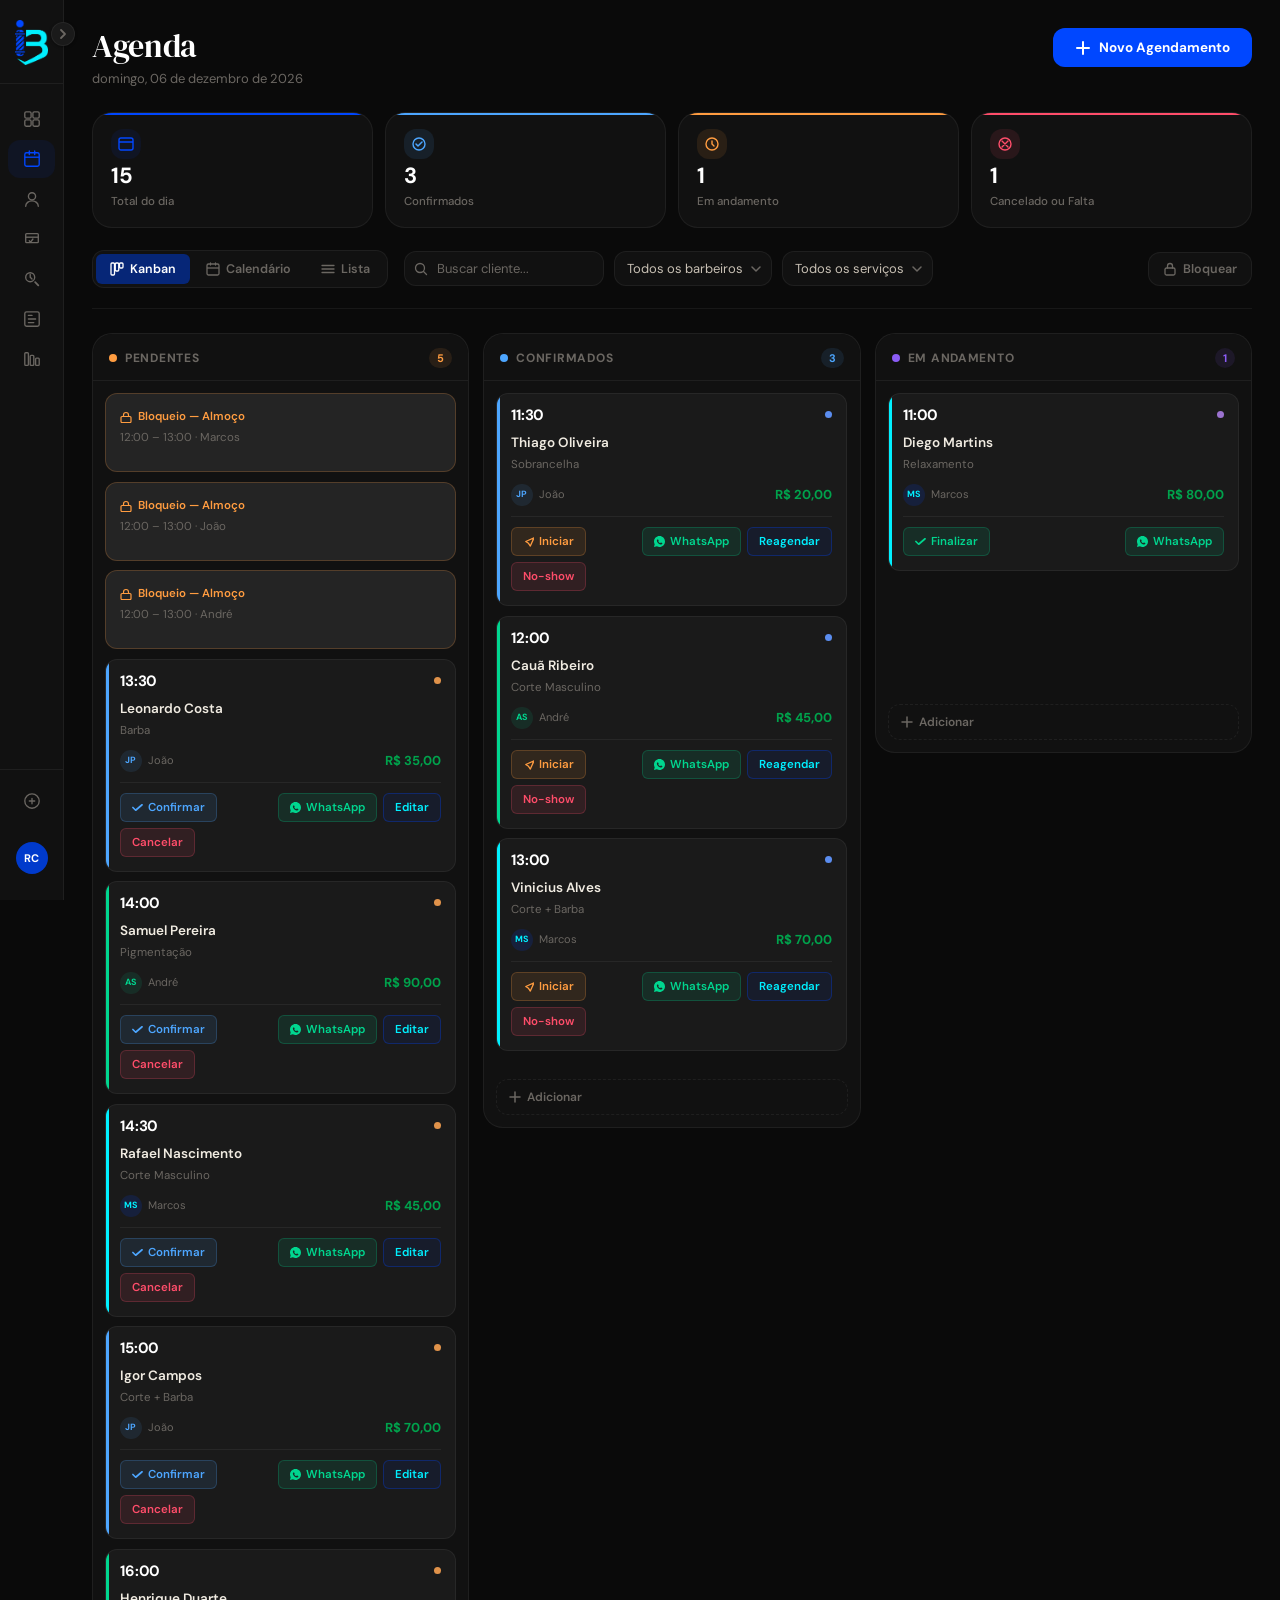
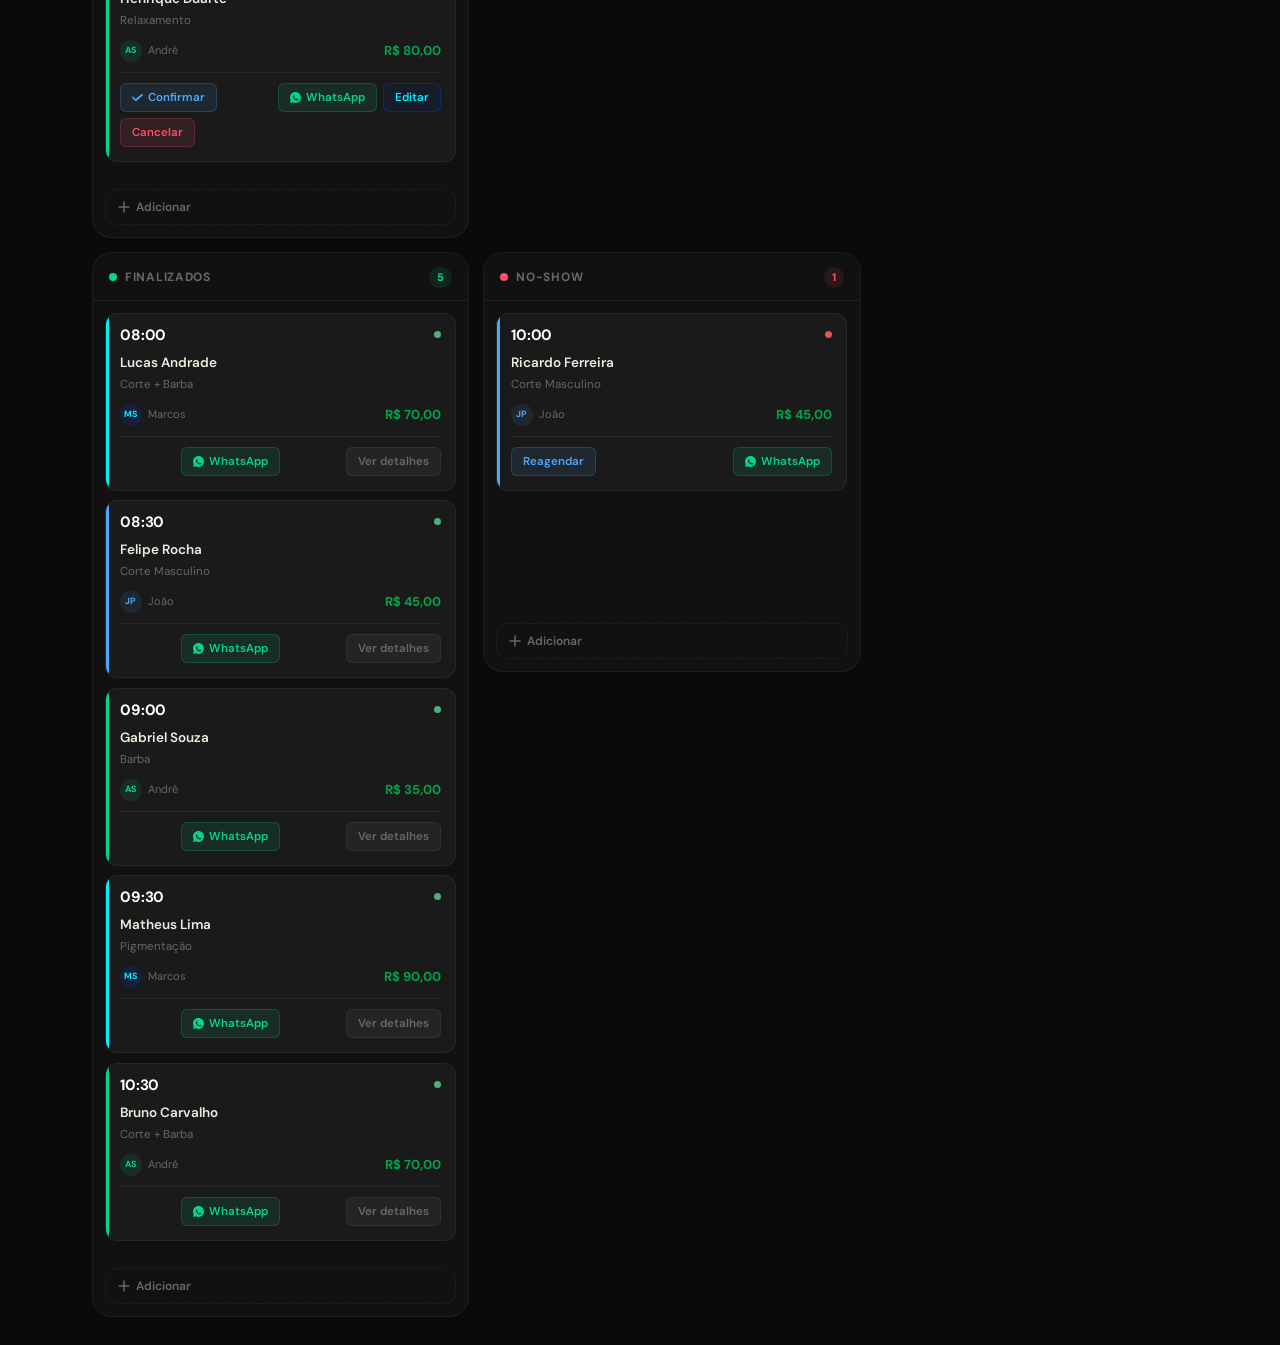
==== commit d8b8b9fb: "edits feitos em dashboard e agenda. tela de clientes criada." ====
--- a/agenda-crm.html
+++ b/agenda-crm.html
@@ -14,6 +14,7 @@
     rel="stylesheet" />
 
   <!-- Styles -->
+  <link rel="shortcut icon" href="assets/favicon.ico" type="image/x-icon">
   <link rel="stylesheet" href="css/agenda-crm.css" />
 </head>
 
@@ -26,10 +27,7 @@
 
     <div class="sidebar__brand">
       <div class="sidebar__logo">
-        <svg width="28" height="28" viewBox="0 0 28 28" fill="none" aria-hidden="true">
-          <rect width="28" height="28" rx="7" fill="var(--gold)" />
-          <path d="M9 7L19 21M19 7L9 21" stroke="#0A0A0A" stroke-width="2.5" stroke-linecap="round" />
-        </svg>
+        <img src="assets/logo_inbarber.png" alt="logo-inbarber" class="sidebar__img-logo">
       </div>
       <span class="sidebar__name">InBarber</span>
     </div>
@@ -46,7 +44,7 @@
     <nav class="sidebar__nav">
       <ul class="nav-list" role="list">
         <li>
-          <a href="dashboard.html" class="nav-item" data-label="Dashboard">
+          <a href="/dashboard.html" class="nav-item" data-label="Dashboard">
             <svg class="nav-icon" viewBox="0 0 20 20" fill="none" aria-hidden="true">
               <rect x="2" y="2" width="7" height="7" rx="1.5" stroke="currentColor" stroke-width="1.5" />
               <rect x="11" y="2" width="7" height="7" rx="1.5" stroke="currentColor" stroke-width="1.5" />
@@ -67,7 +65,7 @@
           </a>
         </li>
         <li>
-          <a href="#" class="nav-item" data-label="Clientes">
+          <a href="clientes.html" class="nav-item" data-label="Clientes">
             <svg class="nav-icon" viewBox="0 0 20 20" fill="none" aria-hidden="true">
               <circle cx="10" cy="7" r="4" stroke="currentColor" stroke-width="1.5" />
               <path d="M3 18c0-3.314 3.134-6 7-6s7 2.686 7 6" stroke="currentColor" stroke-width="1.5"
--- a/css/agenda-crm.css
+++ b/css/agenda-crm.css
@@ -18,28 +18,28 @@
   --muted:    #6B6762;
   --white:    #FFFFFF;
 
-  /* Accent gold */
-  --gold:     #BFA06A;
-  --gold-lt:  #D4B98A;
-  --gold-dim: #7A6440;
-  --gold-bg:  rgba(191,160,106,0.07);
-
-  /* Status */
-  --green:        #4CAF79;
-  --green-bg:     rgba(76,175,121,0.10);
-  --green-border: rgba(76,175,121,0.22);
-  --blue:         #5B8DEF;
-  --blue-bg:      rgba(91,141,239,0.10);
-  --blue-border:  rgba(91,141,239,0.22);
-  --red:          #E05454;
-  --red-bg:       rgba(224,84,84,0.10);
-  --red-border:   rgba(224,84,84,0.22);
-  --orange:       #E0924A;
-  --orange-bg:    rgba(224,146,74,0.10);
-  --orange-border:rgba(224,146,74,0.22);
-  --purple:       #9B72CF;
-  --purple-bg:    rgba(155,114,207,0.10);
-  --purple-border:rgba(155,114,207,0.22);
+  /* Accent AZUL — idêntico ao Dashboard */
+  --gold:     #0047ff;
+  --gold-lt:  #00f0ff;
+  --gold-dim: #003acc;
+  --gold-bg:  rgba(0,71,255,0.08);
+
+  /* Status — tons frios, harmônicos com azul */
+  --green:        #00d68f;
+  --green-bg:     rgba(0,214,143,0.10);
+  --green-border: rgba(0,214,143,0.22);
+  --blue:         #4da6ff;
+  --blue-bg:      rgba(77,166,255,0.10);
+  --blue-border:  rgba(77,166,255,0.22);
+  --red:          #ff4d6a;
+  --red-bg:       rgba(255,77,106,0.10);
+  --red-border:   rgba(255,77,106,0.22);
+  --orange:       #ff9c40;
+  --orange-bg:    rgba(255,156,64,0.10);
+  --orange-border:rgba(255,156,64,0.22);
+  --purple:       #8b5cf6;
+  --purple-bg:    rgba(139,92,246,0.10);
+  --purple-border:rgba(139,92,246,0.22);
 
   /* Tipografia */
   --ff-d: 'DM Serif Display', Georgia, serif;
@@ -122,7 +122,7 @@
 .kanban-card:focus-visible,
 .cal-event:focus-visible,
 .cal-month-event:focus-visible {
-  outline: 2px solid var(--gold);
+  outline: 2px solid var(--gold-lt);
   outline-offset: 1px;
   box-shadow: var(--shadow-md);
 }
@@ -174,6 +174,11 @@
   border-bottom: 1px solid var(--divider);
 }
 
+.sidebar__img-logo{
+  height: 45px;
+  width: auto;
+}
+
 .sidebar__name {
   font-family: var(--ff-d);
   font-size: 18px;
@@ -212,19 +217,15 @@
 
 .nav-item--active {
   background: var(--gold-bg);
+  color: white;
+}
+
+.nav-item--active .nav-icon { color: var(--gold); }
+
+.nav-item--pipeline:hover {
+  border-color: rgba(0,71,255,0.35);
   color: var(--gold-lt);
-}
-
-.nav-item--active .nav-icon { color: var(--gold); }
-
-.nav-item--pipeline {
-  margin-top: 8px;
-  border: 1px solid var(--divider);
-}
-
-.nav-item--pipeline:hover {
-  border-color: var(--gold-dim);
-  color: var(--gold-lt);
+  background: var(--gold-bg);
 }
 
 .nav-icon {
@@ -239,9 +240,9 @@
   margin-left: auto;
   font-size: 10px;
   font-weight: 600;
-  color: var(--gold);
+  color: var(--gold-lt);
   background: var(--gold-bg);
-  border: 1px solid var(--gold-dim);
+  border: 1px solid rgba(0,71,255,0.3);
   padding: 2px 7px;
   border-radius: var(--r-full);
   letter-spacing: 0.04em;
@@ -271,7 +272,7 @@
   height: 32px;
   border-radius: var(--r-full);
   background: var(--gold-dim);
-  color: var(--cream);
+  color: var(--white);
   font-size: 11px;
   font-weight: 700;
   display: flex;
@@ -504,7 +505,7 @@
   height: 36px;
   border-radius: var(--r-md);
   background: var(--gold);
-  color: #0A0A0A;
+  color: var(--white);
   display: flex;
   align-items: center;
   justify-content: center;
@@ -512,6 +513,7 @@
 }
 
 .topbar__new-btn:hover { background: var(--gold-lt); }
+
 
 @media (max-width: 900px) {
   .topbar { display: flex; }
@@ -525,7 +527,7 @@
   gap: 8px;
   padding: 11px 22px;
   background: var(--gold);
-  color: #0A0A0A;
+  color: var(--white);
   font-size: 13.5px;
   font-weight: 700;
   border-radius: var(--r-md);
@@ -535,9 +537,9 @@
 }
 
 .btn-primary-lg:hover {
-  background: var(--gold-lt);
+  background: var(--gold-dim);
   transform: translateY(-1px);
-  box-shadow: 0 4px 16px rgba(191,160,106,0.35);
+  box-shadow: 0 4px 16px rgba(0,71,255,0.35);
 }
 
 .btn-primary-lg:active { transform: translateY(0); }
@@ -548,16 +550,15 @@
   gap: 7px;
   padding: 10px 20px;
   background: var(--gold);
-  color: #0A0A0A;
+  color: var(--white);
   font-size: 13.5px;
   font-weight: 700;
   border-radius: var(--r-md);
   transition: background var(--dur), transform var(--dur) var(--ease-out);
 }
 
-.btn-primary:hover { background: var(--gold-lt); transform: translateY(-1px); }
+.btn-primary:hover { background: var(--gold-dim); transform: translateY(-1px); }
 .btn-primary:active { transform: translateY(0); }
-
 .btn-ghost {
   padding: 10px 18px;
   color: var(--muted);
@@ -579,9 +580,9 @@
   align-items: center;
   gap: 7px;
   padding: 10px 20px;
-  background: var(--orange-bg);
-  color: var(--orange);
-  border: 1px solid var(--orange-border);
+  background: #0030a7;
+  color: white;
+  border: 1px solid #003acc78;
   font-size: 13.5px;
   font-weight: 700;
   border-radius: var(--r-md);
@@ -589,7 +590,7 @@
 }
 
 .btn-warning:hover {
-  background: rgba(224,146,74,0.18);
+  background: #1e59f0;
   transform: translateY(-1px);
 }
 
@@ -612,7 +613,7 @@
 .action-btn--blue   { color: var(--blue);   background: var(--blue-bg);   border-color: var(--blue-border);  }
 .action-btn--red    { color: var(--red);    background: var(--red-bg);    border-color: var(--red-border);   }
 .action-btn--orange { color: var(--orange); background: var(--orange-bg); border-color: var(--orange-border);}
-.action-btn--gold   { color: var(--gold);   background: var(--gold-bg);   border-color: var(--gold-dim);     }
+.action-btn--gold   { color: var(--gold-lt); background: var(--gold-bg);   border-color: rgba(0,71,255,0.3);  }
 .action-btn--muted  { color: var(--muted);  background: var(--bg-4);      border-color: var(--divider);      }
 
 .action-btn:hover { opacity: 0.85; transform: translateY(-1px); }
@@ -760,14 +761,23 @@
   font-size: 12.5px;
   font-weight: 600;
   color: var(--muted);
-  transition: background var(--dur), color var(--dur);
-}
-
-.view-tab:hover { color: var(--cream-2); background: var(--bg-3); }
+  transition: background var(--dur), color var(--dur), transform 0.2s;
+}
+
+.view-tab:hover { color: var(--cream-2); background: var(--bg-3); transform: scale(1.02);}
 
 .view-tab--active {
-  background: var(--bg-4);
-  color: var(--gold-lt);
+  background: #0031aba9;
+  color: white;
+  transition: 
+  transform 0.2s ease,
+  background 0.2s ease;
+}
+
+.view-tab--active:hover{
+  background: #0a40c987;
+  color: white;
+  transform: scale(1.02);
 }
 
 .agenda-filters {
@@ -807,7 +817,7 @@
 .filter-input:focus {
   outline: none;
   border-color: var(--gold-dim);
-  box-shadow: 0 0 0 3px rgba(191,160,106,0.08);
+  box-shadow: 0 0 0 3px rgba(0,71,255,0.08);
 }
 
 .filter-select {
@@ -847,9 +857,10 @@
 }
 
 .filter-block-btn:hover {
-  color: var(--orange);
-  border-color: var(--orange-border);
-  background: var(--orange-bg);
+  background: #003acc67;
+  border-color: #003acc77;
+  color: white;
+
 }
 
 @media (max-width: 900px) {
@@ -915,8 +926,8 @@
 
 .kanban-col.drag-over {
   border-color: var(--gold);
-  background: rgba(191,160,106,0.06);
-  box-shadow: 0 0 0 1px var(--gold-dim), inset 0 0 24px rgba(191,160,106,0.05);
+  background: rgba(0,71,255,0.06);
+  box-shadow: 0 0 0 1px var(--gold-dim), inset 0 0 24px rgba(0,71,255,0.05);
 }
 
 /* Cabeçalho da coluna */
@@ -1063,7 +1074,7 @@
 }
 
 /* Cor da borda lateral por barbeiro */
-.kanban-card[data-barber="marcos"]::before { background: var(--gold); }
+.kanban-card[data-barber="marcos"]::before { background: var(--gold-lt); }
 .kanban-card[data-barber="joao"]::before   { background: var(--blue); }
 .kanban-card[data-barber="andre"]::before  { background: var(--green); }
 
@@ -1164,7 +1175,7 @@
   letter-spacing: 0.03em;
 }
 
-.kanban-card__avatar--marcos { background: rgba(191,160,106,0.2); color: var(--gold); }
+.kanban-card__avatar--marcos { background: rgba(0,71,255,0.15); color: var(--gold-lt); }
 .kanban-card__avatar--joao   { background: var(--blue-bg);        color: var(--blue); }
 .kanban-card__avatar--andre  { background: var(--green-bg);        color: var(--green); }
 
@@ -1176,7 +1187,7 @@
 .kanban-card__price {
   font-size: 13px;
   font-weight: 700;
-  color: var(--gold-lt);
+  color: #00a24c;
 }
 
 /* Ações rápidas (aparecem no hover) */
@@ -1251,8 +1262,8 @@
 }
 
 .kanban-col__add-btn:hover {
-  color: var(--gold);
-  border-color: var(--gold-dim);
+  color: var(--gold-lt);
+  border-color: rgba(0,71,255,0.35);
   background: var(--gold-bg);
 }
 
@@ -1318,17 +1329,24 @@
   font-size: 12.5px;
   font-weight: 600;
   color: var(--muted);
-  transition: background var(--dur), color var(--dur);
+  transition: background var(--dur), color var(--dur), transform var(--dur);
 }
 
 .cal-mode-btn--active {
-  background: var(--bg-4);
-  color: var(--gold-lt);
+  background: #0031aba9;
+  color: white;
+  transition: background var(--dur), color var(--dur), transform var(--dur);
+}
+
+.cal-mode-btn--active:hover{
+  background-color: #0031aba9;
+  transform: scale(1.02);
 }
 
 .cal-mode-btn:hover:not(.cal-mode-btn--active) {
   color: var(--cream-2);
   background: var(--bg-3);
+  transform: scale(1.02);
 }
 
 .cal-today-btn {
@@ -1336,14 +1354,14 @@
   border-radius: var(--r-md);
   font-size: 12.5px;
   font-weight: 600;
-  color: var(--gold);
+  color: white;
   background: var(--gold-bg);
-  border: 1px solid var(--gold-dim);
+  border: 1px solid rgba(0,71,255,0.35);
   transition: background var(--dur), border-color var(--dur);
   margin-left: auto;
 }
 
-.cal-today-btn:hover { background: rgba(191,160,106,0.14); }
+.cal-today-btn:hover { background: rgba(0,71,255,0.14); }
 
 /* ── Vista Semanal ── */
 .cal-week-wrap {
@@ -1399,7 +1417,7 @@
 }
 
 .cal-day-header--today .cal-day-num {
-  color: var(--bg);
+  color: white;
   background: var(--gold);
   width: 32px;
   height: 32px;
@@ -1411,7 +1429,7 @@
   font-size: 15px;
 }
 
-.cal-day-header--today .cal-day-name { color: var(--gold); }
+.cal-day-header--today .cal-day-name { color: var(--gold-lt); }
 
 /* Células de horas */
 .cal-hour-label {
@@ -1439,8 +1457,8 @@
   transition: background var(--dur) var(--ease-out);
 }
 
-.cal-hour-cell:hover { background: rgba(191,160,106,0.03); cursor: pointer; }
-.cal-hour-cell--today { background: rgba(191,160,106,0.02); }
+.cal-hour-cell:hover { background: rgba(0,71,255,0.03); cursor: pointer; }
+.cal-hour-cell--today { background: rgba(0,71,255,0.02); }
 
 .cal-hour-cell--half-line::before {
   content: '';
@@ -1622,7 +1640,7 @@
 
 .cal-month-cell:hover { background: var(--bg-3); }
 .cal-month-cell--other-month { opacity: 0.35; }
-.cal-month-cell--today { background: rgba(191,160,106,0.05); }
+.cal-month-cell--today { background: rgba(0,71,255,0.05); }
 
 .cal-month-cell__num {
   font-size: 12px;
@@ -1639,7 +1657,7 @@
 
 .cal-month-cell--today .cal-month-cell__num {
   background: var(--gold);
-  color: #0A0A0A;
+  color: var(--white);
 }
 
 .cal-month-event {
@@ -1781,7 +1799,7 @@
 .cal-tooltip__price {
   font-size: 13px;
   font-weight: 700;
-  color: var(--gold-lt);
+  color: #00a971;
 }
 
 /* ── Modal de resumo de horário (slot) ── */
@@ -2038,8 +2056,8 @@
 
 .list-table thead th.sortable:hover { color: var(--cream-2); }
 
-.list-table thead th.sort-asc  .sort-icon { transform: rotate(180deg); color: var(--gold); }
-.list-table thead th.sort-desc .sort-icon { color: var(--gold); }
+.list-table thead th.sort-asc  .sort-icon { transform: rotate(180deg); color: var(--gold-lt); }
+.list-table thead th.sort-desc .sort-icon { color: var(--gold-lt); }
 
 .sort-icon {
   display: inline-block;
@@ -2191,7 +2209,7 @@
 
 .list-icon-btn:hover { background: var(--bg-4); color: var(--cream); }
 .list-icon-btn--whatsapp:hover { color: var(--green); }
-.list-icon-btn--edit:hover     { color: var(--gold);  }
+.list-icon-btn--edit:hover     { color: var(--gold-lt); }
 .list-icon-btn--delete:hover   { color: var(--red);   }
 
 /* Empty state da lista */
@@ -2275,7 +2293,7 @@
   height: 36px;
   border-radius: var(--r-md);
   background: var(--gold-bg);
-  border: 1px solid var(--gold-dim);
+  border: 1px solid rgba(0,71,255,0.25);
   color: var(--gold);
   display: flex;
   align-items: center;
@@ -2284,9 +2302,9 @@
 }
 
 .modal__header-icon--orange {
-  background: var(--orange-bg);
-  border-color: var(--orange-border);
-  color: var(--orange);
+  background: #003acc78;
+  border-color: #003acc77;
+  color: var(--blue);
 }
 
 .modal__title {
@@ -2379,7 +2397,7 @@
 .form-input:focus {
   outline: none;
   border-color: var(--gold-dim);
-  box-shadow: 0 0 0 3px rgba(191,160,106,0.08);
+  box-shadow: 0 0 0 3px rgba(0,71,255,0.08);
 }
 
 .form-select {
@@ -2572,7 +2590,7 @@
 .modal-summary__val--price {
   font-size: 16px;
   font-weight: 700;
-  color: var(--gold-lt);
+  color: #008d3d;
 }
 
 /* Header do modal de formulário (sem ícone) */
@@ -2792,7 +2810,7 @@
 .detail-field__value--gold {
   font-size: 18px;
   font-weight: 700;
-  color: var(--gold-lt);
+  color: rgba(0, 145, 96, 0.84);
   font-family: var(--ff-d);
   letter-spacing: -0.01em;
 }
@@ -2849,7 +2867,7 @@
   flex-shrink: 0;
 }
 
-.detail-barber-avatar--marcos { background: rgba(191,160,106,0.2); color: var(--gold); }
+.detail-barber-avatar--marcos { background: rgba(0,71,255,0.15); color: var(--gold-lt); }
 .detail-barber-avatar--joao   { background: var(--blue-bg);        color: var(--blue); }
 .detail-barber-avatar--andre  { background: var(--green-bg);        color: var(--green); }
 
@@ -2877,7 +2895,7 @@
   padding: 10px 12px;
   background: var(--bg-3);
   border-radius: var(--r-md);
-  border-left: 2px solid var(--gold-dim);
+  border-left: 2px solid rgba(0,71,255,0.4);
   line-height: 1.5;
 }
 
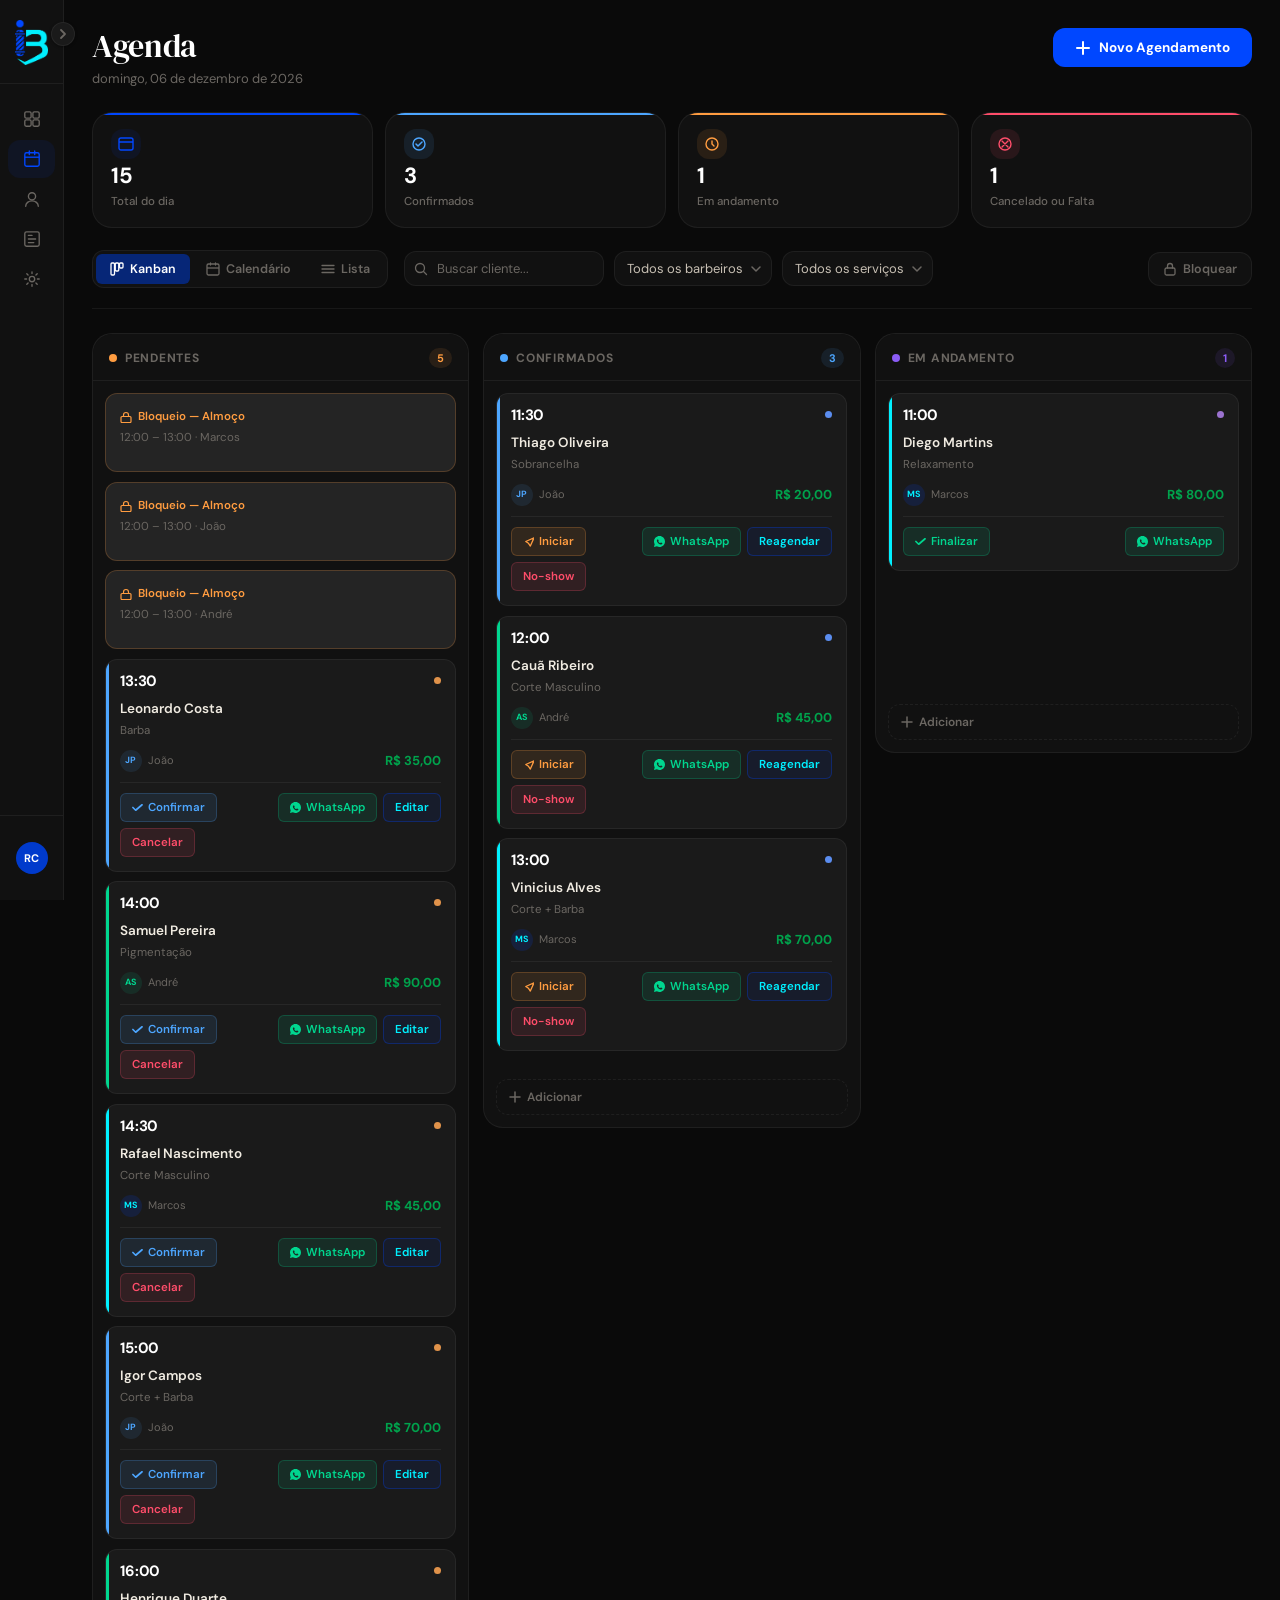
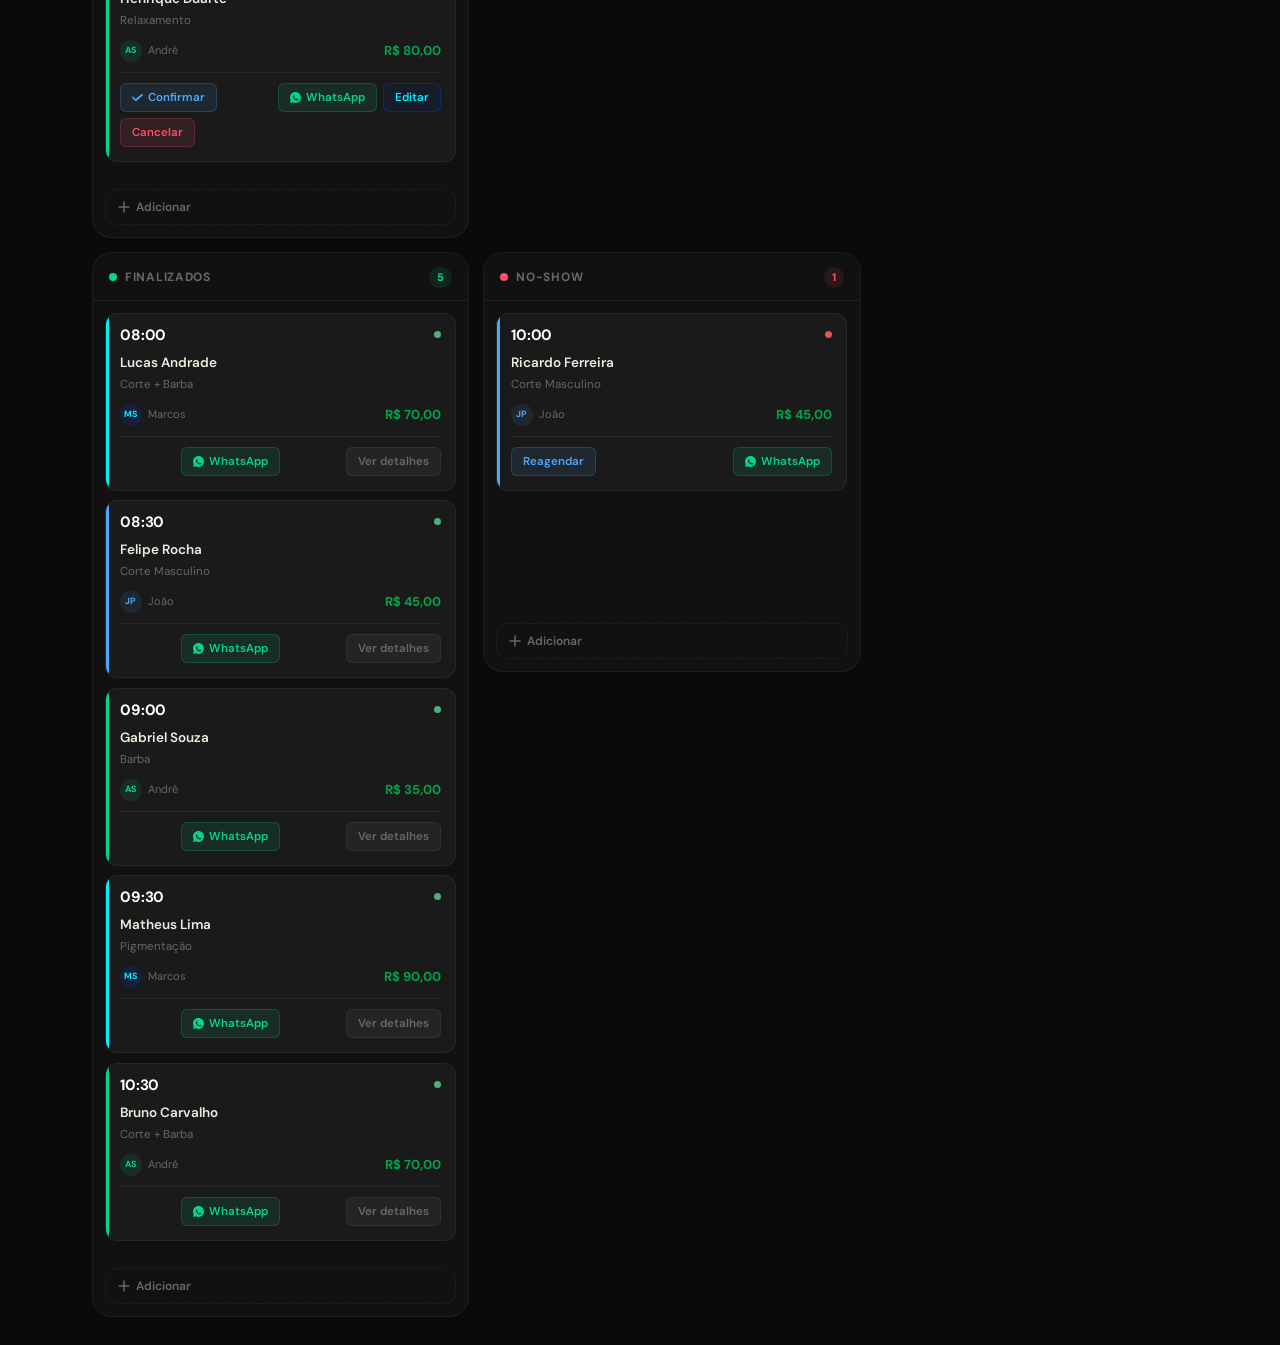
==== commit de3e2f2c: "finalizado 50% tela financeiro" ====
--- a/agenda-crm.html
+++ b/agenda-crm.html
@@ -32,7 +32,6 @@
       <span class="sidebar__name">InBarber</span>
     </div>
 
-    <!-- Botão de abrir/fechar (desktop) -->
     <button class="sidebar__toggle" id="sidebarToggleBtn" aria-label="Expandir menu" aria-expanded="false"
       aria-controls="sidebar">
       <svg width="12" height="12" viewBox="0 0 12 12" fill="none" aria-hidden="true">
@@ -55,7 +54,7 @@
           </a>
         </li>
         <li>
-          <a href="/agenda-crm.html" class="nav-item nav-item--active" aria-current="page" data-label="Agenda">
+          <a href="#" class="nav-item nav-item--active" data-label="Agenda">
             <svg class="nav-icon" viewBox="0 0 20 20" fill="none" aria-hidden="true">
               <rect x="2" y="3" width="16" height="15" rx="2" stroke="currentColor" stroke-width="1.5" />
               <path d="M2 8h16" stroke="currentColor" stroke-width="1.5" />
@@ -65,7 +64,7 @@
           </a>
         </li>
         <li>
-          <a href="clientes.html" class="nav-item" data-label="Clientes">
+          <a href="/clientes.html" class="nav-item" data-label="Clientes">
             <svg class="nav-icon" viewBox="0 0 20 20" fill="none" aria-hidden="true">
               <circle cx="10" cy="7" r="4" stroke="currentColor" stroke-width="1.5" />
               <path d="M3 18c0-3.314 3.134-6 7-6s7 2.686 7 6" stroke="currentColor" stroke-width="1.5"
@@ -75,29 +74,7 @@
           </a>
         </li>
         <li>
-          <a href="#" class="nav-item" data-label="Serviços">
-            <svg class="nav-icon" viewBox="0 0 20 20" fill="none" aria-hidden="true">
-              <path d="M4 4h12a1 1 0 0 1 1 1v8a1 1 0 0 1-1 1H4a1 1 0 0 1-1-1V5a1 1 0 0 1 1-1z" stroke="currentColor"
-                stroke-width="1.5" />
-              <path d="M3 8h14" stroke="currentColor" stroke-width="1.5" />
-              <path d="M7 12l1.5 1.5L11 10" stroke="currentColor" stroke-width="1.5" stroke-linecap="round"
-                stroke-linejoin="round" />
-            </svg>
-            <span>Serviços</span>
-          </a>
-        </li>
-        <li>
-          <a href="#" class="nav-item" data-label="Barbeiros">
-            <svg class="nav-icon" viewBox="0 0 20 20" fill="none" aria-hidden="true">
-              <circle cx="8" cy="8" r="5" stroke="currentColor" stroke-width="1.5" />
-              <path d="M8 5v3l2 2" stroke="currentColor" stroke-width="1.5" stroke-linecap="round" />
-              <path d="M13.5 13.5L17 17" stroke="currentColor" stroke-width="2" stroke-linecap="round" />
-            </svg>
-            <span>Barbeiros</span>
-          </a>
-        </li>
-        <li>
-          <a href="#" class="nav-item" data-label="Financeiro">
+          <a href="/financeiro.html" class="nav-item" aria-current="page" data-label="Financeiro">
             <svg class="nav-icon" viewBox="0 0 20 20" fill="none" aria-hidden="true">
               <rect x="2" y="2" width="16" height="16" rx="2" stroke="currentColor" stroke-width="1.5" />
               <path d="M6 10h8M6 6h4M6 14h6" stroke="currentColor" stroke-width="1.5" stroke-linecap="round" />
@@ -106,27 +83,20 @@
           </a>
         </li>
         <li>
-          <a href="#" class="nav-item nav-item--pipeline" data-label="Pipeline Kanban">
+          <a href="#" class="nav-item" data-label="Configurações Gerais">
             <svg class="nav-icon" viewBox="0 0 20 20" fill="none" aria-hidden="true">
-              <rect x="2" y="3" width="4" height="14" rx="1" stroke="currentColor" stroke-width="1.5" />
-              <rect x="8" y="6" width="4" height="11" rx="1" stroke="currentColor" stroke-width="1.5" />
-              <rect x="14" y="9" width="4" height="8" rx="1" stroke="currentColor" stroke-width="1.5" />
-            </svg>
-            <span>Pipeline Kanban</span>
-            <span class="nav-badge">Novo</span>
+              <circle cx="10" cy="10" r="3" stroke="currentColor" stroke-width="1.5" />
+              <path
+                d="M10 2v2M10 16v2M2 10h2M16 10h2M4.22 4.22l1.42 1.42M14.36 14.36l1.42 1.42M4.22 15.78l1.42-1.42M14.36 5.64l1.42-1.42"
+                stroke="currentColor" stroke-width="1.5" stroke-linecap="round" />
+            </svg>
+            <span>Configurações Gerais</span>
           </a>
         </li>
       </ul>
     </nav>
 
     <div class="sidebar__bottom">
-      <a href="#" class="nav-item" data-label="Configurações">
-        <svg class="nav-icon" viewBox="0 0 20 20" fill="none" aria-hidden="true">
-          <circle cx="10" cy="10" r="8" stroke="currentColor" stroke-width="1.5" />
-          <path d="M7 10h6M10 7v6" stroke="currentColor" stroke-width="1.5" stroke-linecap="round" />
-        </svg>
-        <span>Configurações</span>
-      </a>
       <div class="sidebar__user">
         <div class="sidebar__avatar">RC</div>
         <div class="sidebar__user-info">
@@ -415,7 +385,8 @@
         <div class="form-section">
           <div class="form-row">
             <div class="form-group">
-              <label class="form-label" for="apptClient">Cliente <span class="form-required" aria-hidden="true">*</span></label>
+              <label class="form-label" for="apptClient">Cliente <span class="form-required"
+                  aria-hidden="true">*</span></label>
               <div class="input-autocomplete">
                 <input class="form-input" id="apptClient" type="text" placeholder="Nome do cliente" autocomplete="off"
                   required />
@@ -434,11 +405,13 @@
         <div class="form-section">
           <div class="form-row">
             <div class="form-group">
-              <label class="form-label" for="apptDate">Data <span class="form-required" aria-hidden="true">*</span></label>
+              <label class="form-label" for="apptDate">Data <span class="form-required"
+                  aria-hidden="true">*</span></label>
               <input class="form-input" id="apptDate" type="date" required />
             </div>
             <div class="form-group">
-              <label class="form-label" for="apptTime">Horário <span class="form-required" aria-hidden="true">*</span></label>
+              <label class="form-label" for="apptTime">Horário <span class="form-required"
+                  aria-hidden="true">*</span></label>
               <select class="form-input form-select" id="apptTime" required>
                 <option value="">Selecionar</option>
               </select>
@@ -449,7 +422,8 @@
         <!-- Serviço -->
         <div class="form-section">
           <div class="form-group">
-            <label class="form-label" for="apptService">Serviço <span class="form-required" aria-hidden="true">*</span></label>
+            <label class="form-label" for="apptService">Serviço <span class="form-required"
+                aria-hidden="true">*</span></label>
             <div class="service-picker" id="servicePicker" role="radiogroup" aria-label="Selecionar serviço">
               <!-- Gerado via JS -->
             </div>
@@ -459,7 +433,8 @@
         <!-- Barbeiro -->
         <div class="form-section">
           <div class="form-group">
-            <label class="form-label" for="apptBarber">Barbeiro <span class="form-required" aria-hidden="true">*</span></label>
+            <label class="form-label" for="apptBarber">Barbeiro <span class="form-required"
+                aria-hidden="true">*</span></label>
             <div class="barber-picker" id="barberPicker" role="radiogroup" aria-label="Selecionar barbeiro">
               <!-- Gerado via JS -->
             </div>
@@ -469,7 +444,8 @@
         <!-- Observações -->
         <div class="form-section form-section--last">
           <div class="form-group">
-            <label class="form-label" for="apptNotes">Observações <span class="form-label__optional">opcional</span></label>
+            <label class="form-label" for="apptNotes">Observações <span
+                class="form-label__optional">opcional</span></label>
             <textarea class="form-input form-textarea" id="apptNotes"
               placeholder="Ex: navalha no pescoço, alergia a determinado produto..." rows="2"></textarea>
           </div>
--- a/css/agenda-crm.css
+++ b/css/agenda-crm.css
@@ -2157,7 +2157,7 @@
 /* Célula de valor */
 .list-value {
   font-weight: 700;
-  color: var(--gold-lt);
+  color: #00a971;
   font-variant-numeric: tabular-nums;
 }
 
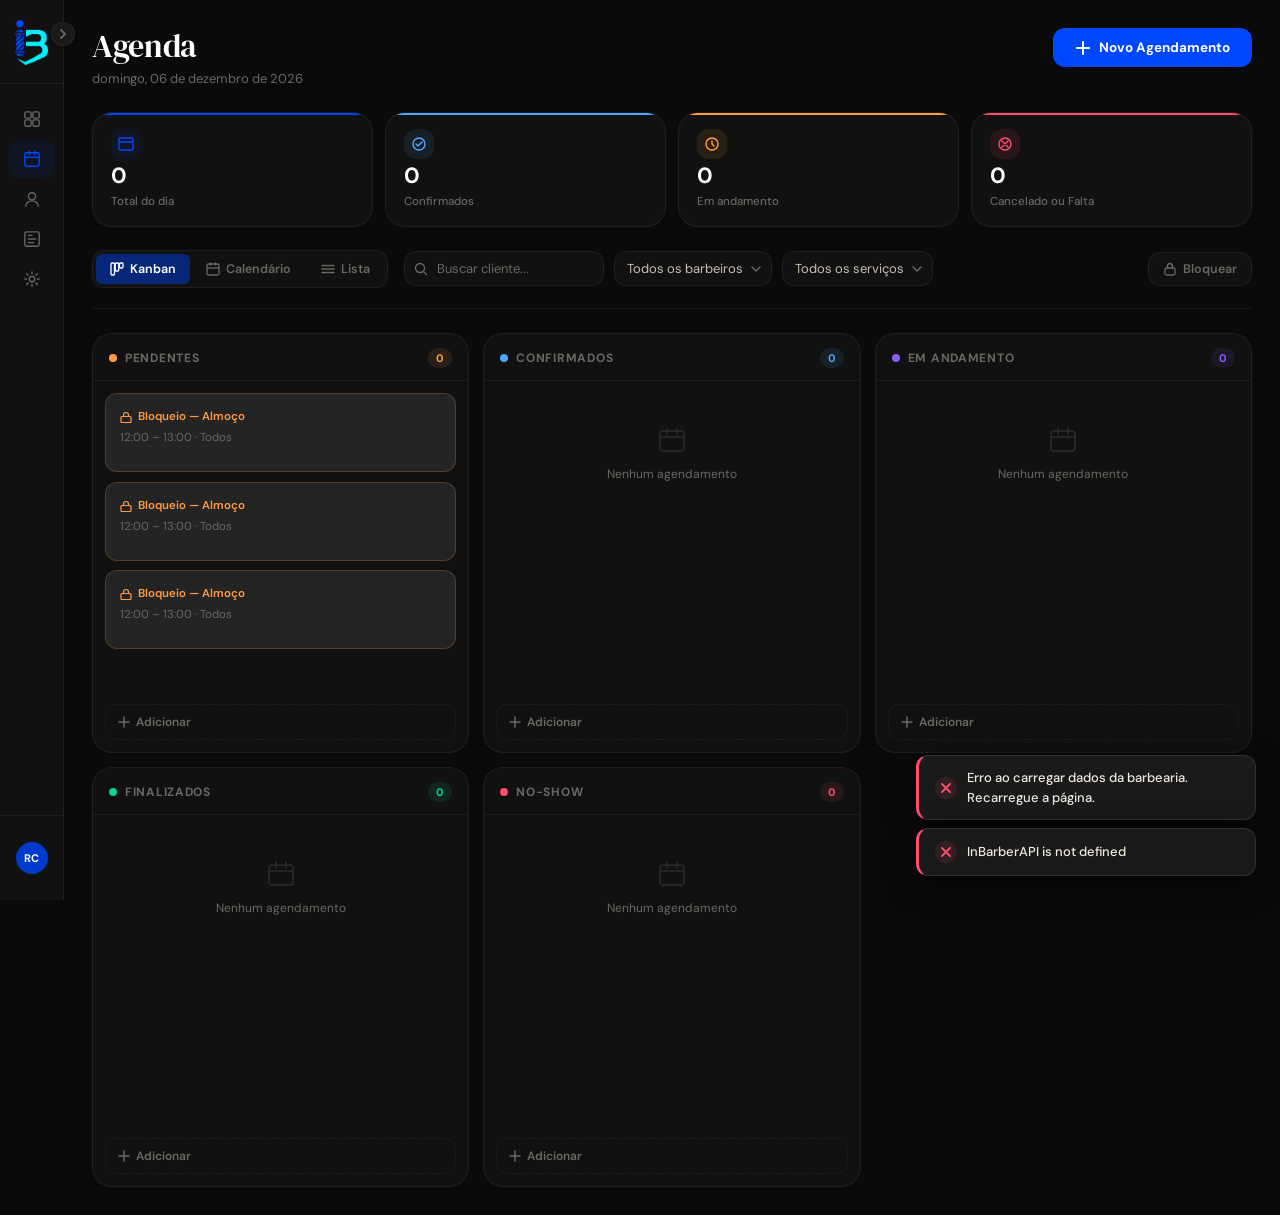
==== commit dc79ba2b: "criado backend da tela de clientes.js" ====
--- a/agenda-crm.html
+++ b/agenda-crm.html
@@ -83,14 +83,14 @@
           </a>
         </li>
         <li>
-          <a href="#" class="nav-item" data-label="Configurações Gerais">
+          <a href="configuracoes.html" class="nav-item" data-label="Configurações Gerais">
             <svg class="nav-icon" viewBox="0 0 20 20" fill="none" aria-hidden="true">
               <circle cx="10" cy="10" r="3" stroke="currentColor" stroke-width="1.5" />
               <path
                 d="M10 2v2M10 16v2M2 10h2M16 10h2M4.22 4.22l1.42 1.42M14.36 14.36l1.42 1.42M4.22 15.78l1.42-1.42M14.36 5.64l1.42-1.42"
                 stroke="currentColor" stroke-width="1.5" stroke-linecap="round" />
             </svg>
-            <span>Configurações Gerais</span>
+            <span>Configurações</span>
           </a>
         </li>
       </ul>
--- a/css/agenda-crm.css
+++ b/css/agenda-crm.css
@@ -3055,4 +3055,81 @@
 input[type="date"],
 input[type="time"] {
   color-scheme: dark;
+}
+
+/* ═══════════════════════════════════════════════════════════
+   16. ANIMAÇÕES DE ENTRADA — Agenda
+   Keyframes e classes de reveal que espelham o Dashboard.
+   O JS (initScrollReveal + animateAgendaStats) aplica esses
+   estilos dinamicamente via style inline; este bloco garante
+   os keyframes base e o @media prefers-reduced-motion.
+═══════════════════════════════════════════════════════════ */
+
+/* ── Keyframe: fade-in + slide-up (base) ─────────────────── */
+@keyframes agFadeUp {
+  from {
+    opacity: 0;
+    transform: translateY(18px);
+  }
+  to {
+    opacity: 1;
+    transform: translateY(0);
+  }
+}
+
+/* ── Keyframe: fade-in suave (para itens de lista) ────────── */
+@keyframes agFadeIn {
+  from { opacity: 0; }
+  to   { opacity: 1; }
+}
+
+/* ── Header da Agenda: desliza de cima ─────────────────────── */
+.agenda-header {
+  animation: agFadeUp 500ms var(--ease-out) both;
+}
+
+/* ── Controles / barra de filtros ──────────────────────────── */
+.agenda-controls {
+  animation: agFadeUp 500ms 80ms var(--ease-out) both;
+}
+
+/* ── Tabs de visualização ──────────────────────────────────── */
+.view-tabs {
+  animation: agFadeUp 500ms 120ms var(--ease-out) both;
+}
+
+/* ── Stat-pills: stagger via JS (revealDelay) ──────────────── */
+/* O JS já define opacity/transform/transition diretamente.
+   Este bloco é um fallback para quando o JS não estiver pronto. */
+.stat-pill {
+  will-change: opacity, transform;
+}
+
+/* ── Kanban board: fade-in global com ligeiro delay ────────── */
+.kanban-board {
+  animation: agFadeIn 400ms 160ms var(--ease-out) both;
+}
+
+/* ── Calendário ─────────────────────────────────────────────── */
+#calWeekWrap,
+#calMonthWrap {
+  animation: agFadeUp 480ms 140ms var(--ease-out) both;
+}
+
+/* ── View de lista ──────────────────────────────────────────── */
+#listView {
+  animation: agFadeUp 480ms 140ms var(--ease-out) both;
+}
+
+/* ── Respeita preferência de movimento reduzido ─────────────── */
+@media (prefers-reduced-motion: reduce) {
+  .agenda-header,
+  .agenda-controls,
+  .view-tabs,
+  .kanban-board,
+  #calWeekWrap,
+  #calMonthWrap,
+  #listView {
+    animation: none;
+  }
 }
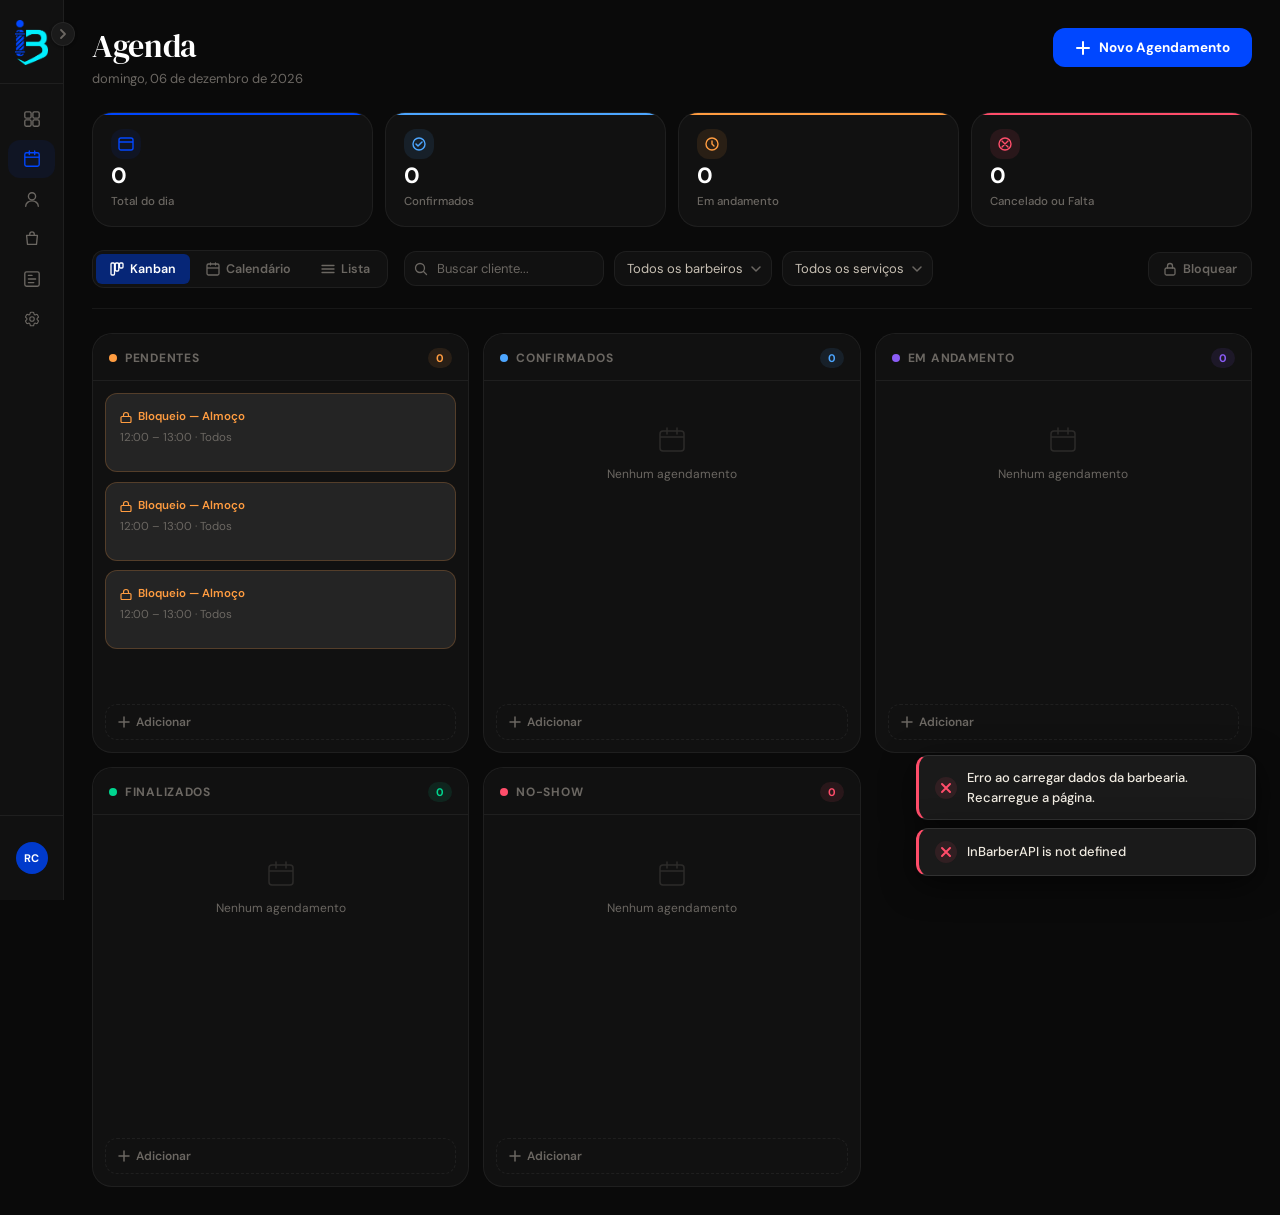
==== commit 1d0d9d5c: "Seção de produtos inserida na dashboard." ====
--- a/agenda-crm.html
+++ b/agenda-crm.html
@@ -1,658 +1,1401 @@
-<!DOCTYPE html>
+<!doctype html>
 <html lang="pt-BR">
-
-<head>
-  <meta charset="UTF-8" />
-  <meta name="viewport" content="width=device-width, initial-scale=1.0" />
-  <title>Barbearia — Arte &amp; Tradição</title>
-
-  <!-- Fonts -->
-  <link rel="preconnect" href="https://fonts.googleapis.com" />
-  <link rel="preconnect" href="https://fonts.gstatic.com" crossorigin />
-  <link
-    href="https://fonts.googleapis.com/css2?family=DM+Serif+Display:ital@0;1&family=DM+Sans:ital,opsz,wght@0,9..40,300;0,9..40,400;0,9..40,500;0,9..40,600;0,9..40,700;1,9..40,400&display=swap"
-    rel="stylesheet" />
-
-  <!-- Styles -->
-  <link rel="shortcut icon" href="assets/favicon.ico" type="image/x-icon">
-  <link rel="stylesheet" href="css/agenda-crm.css" />
-</head>
-
-<body>
-
-  <!-- ═══════════════════════════════════════════
+  <head>
+    <meta charset="UTF-8" />
+    <meta name="viewport" content="width=device-width, initial-scale=1.0" />
+    <title>Barbearia — Arte &amp; Tradição</title>
+
+    <!-- Fonts -->
+    <link rel="preconnect" href="https://fonts.googleapis.com" />
+    <link rel="preconnect" href="https://fonts.gstatic.com" crossorigin />
+    <link
+      href="https://fonts.googleapis.com/css2?family=DM+Serif+Display:ital@0;1&family=DM+Sans:ital,opsz,wght@0,9..40,300;0,9..40,400;0,9..40,500;0,9..40,600;0,9..40,700;1,9..40,400&display=swap"
+      rel="stylesheet"
+    />
+
+    <!-- Styles -->
+    <link rel="shortcut icon" href="assets/favicon.ico" type="image/x-icon" />
+    <link rel="stylesheet" href="css/agenda-crm.css" />
+  </head>
+
+  <body>
+    <!-- ═══════════════════════════════════════════
        SIDEBAR NAV
   ═══════════════════════════════════════════ -->
-  <aside class="sidebar is-collapsed" id="sidebar" role="navigation" aria-label="Menu principal">
-
-    <div class="sidebar__brand">
-      <div class="sidebar__logo">
-        <img src="assets/logo_inbarber.png" alt="logo-inbarber" class="sidebar__img-logo">
+    <aside
+      class="sidebar is-collapsed"
+      id="sidebar"
+      role="navigation"
+      aria-label="Menu principal"
+    >
+      <div class="sidebar__brand">
+        <div class="sidebar__logo">
+          <img
+            src="assets/logo_inbarber.png"
+            alt="logo-inbarber"
+            class="sidebar__img-logo"
+          />
+        </div>
+        <span class="sidebar__name">InBarber</span>
       </div>
-      <span class="sidebar__name">InBarber</span>
-    </div>
-
-    <button class="sidebar__toggle" id="sidebarToggleBtn" aria-label="Expandir menu" aria-expanded="false"
-      aria-controls="sidebar">
-      <svg width="12" height="12" viewBox="0 0 12 12" fill="none" aria-hidden="true">
-        <path d="M4 2l4 4-4 4" stroke="currentColor" stroke-width="1.8" stroke-linecap="round"
-          stroke-linejoin="round" />
-      </svg>
-    </button>
-
-    <nav class="sidebar__nav">
-      <ul class="nav-list" role="list">
-        <li>
-          <a href="/dashboard.html" class="nav-item" data-label="Dashboard">
-            <svg class="nav-icon" viewBox="0 0 20 20" fill="none" aria-hidden="true">
-              <rect x="2" y="2" width="7" height="7" rx="1.5" stroke="currentColor" stroke-width="1.5" />
-              <rect x="11" y="2" width="7" height="7" rx="1.5" stroke="currentColor" stroke-width="1.5" />
-              <rect x="2" y="11" width="7" height="7" rx="1.5" stroke="currentColor" stroke-width="1.5" />
-              <rect x="11" y="11" width="7" height="7" rx="1.5" stroke="currentColor" stroke-width="1.5" />
-            </svg>
-            <span>Dashboard</span>
-          </a>
-        </li>
-        <li>
-          <a href="#" class="nav-item nav-item--active" data-label="Agenda">
-            <svg class="nav-icon" viewBox="0 0 20 20" fill="none" aria-hidden="true">
-              <rect x="2" y="3" width="16" height="15" rx="2" stroke="currentColor" stroke-width="1.5" />
-              <path d="M2 8h16" stroke="currentColor" stroke-width="1.5" />
-              <path d="M7 1v4M13 1v4" stroke="currentColor" stroke-width="1.5" stroke-linecap="round" />
-            </svg>
-            <span>Agenda</span>
-          </a>
-        </li>
-        <li>
-          <a href="/clientes.html" class="nav-item" data-label="Clientes">
-            <svg class="nav-icon" viewBox="0 0 20 20" fill="none" aria-hidden="true">
-              <circle cx="10" cy="7" r="4" stroke="currentColor" stroke-width="1.5" />
-              <path d="M3 18c0-3.314 3.134-6 7-6s7 2.686 7 6" stroke="currentColor" stroke-width="1.5"
-                stroke-linecap="round" />
-            </svg>
-            <span>Clientes</span>
-          </a>
-        </li>
-        <li>
-          <a href="/financeiro.html" class="nav-item" aria-current="page" data-label="Financeiro">
-            <svg class="nav-icon" viewBox="0 0 20 20" fill="none" aria-hidden="true">
-              <rect x="2" y="2" width="16" height="16" rx="2" stroke="currentColor" stroke-width="1.5" />
-              <path d="M6 10h8M6 6h4M6 14h6" stroke="currentColor" stroke-width="1.5" stroke-linecap="round" />
-            </svg>
-            <span>Financeiro</span>
-          </a>
-        </li>
-        <li>
-          <a href="configuracoes.html" class="nav-item" data-label="Configurações Gerais">
-            <svg class="nav-icon" viewBox="0 0 20 20" fill="none" aria-hidden="true">
-              <circle cx="10" cy="10" r="3" stroke="currentColor" stroke-width="1.5" />
-              <path
-                d="M10 2v2M10 16v2M2 10h2M16 10h2M4.22 4.22l1.42 1.42M14.36 14.36l1.42 1.42M4.22 15.78l1.42-1.42M14.36 5.64l1.42-1.42"
-                stroke="currentColor" stroke-width="1.5" stroke-linecap="round" />
-            </svg>
-            <span>Configurações</span>
-          </a>
-        </li>
-      </ul>
-    </nav>
-
-    <div class="sidebar__bottom">
-      <div class="sidebar__user">
-        <div class="sidebar__avatar">RC</div>
-        <div class="sidebar__user-info">
-          <span class="sidebar__user-name">Rafael Costa</span>
-          <span class="sidebar__user-role">Proprietário</span>
+
+      <button
+        class="sidebar__toggle"
+        id="sidebarToggleBtn"
+        aria-label="Expandir menu"
+        aria-expanded="false"
+        aria-controls="sidebar"
+      >
+        <svg
+          width="12"
+          height="12"
+          viewBox="0 0 12 12"
+          fill="none"
+          aria-hidden="true"
+        >
+          <path
+            d="M4 2l4 4-4 4"
+            stroke="currentColor"
+            stroke-width="1.8"
+            stroke-linecap="round"
+            stroke-linejoin="round"
+          />
+        </svg>
+      </button>
+
+      <nav class="sidebar__nav">
+        <ul class="nav-list" role="list">
+          <li>
+            <a href="/dashboard.html" class="nav-item" data-label="Dashboard">
+              <svg
+                class="nav-icon"
+                viewBox="0 0 20 20"
+                fill="none"
+                aria-hidden="true"
+              >
+                <rect
+                  x="2"
+                  y="2"
+                  width="7"
+                  height="7"
+                  rx="1.5"
+                  stroke="currentColor"
+                  stroke-width="1.5"
+                />
+                <rect
+                  x="11"
+                  y="2"
+                  width="7"
+                  height="7"
+                  rx="1.5"
+                  stroke="currentColor"
+                  stroke-width="1.5"
+                />
+                <rect
+                  x="2"
+                  y="11"
+                  width="7"
+                  height="7"
+                  rx="1.5"
+                  stroke="currentColor"
+                  stroke-width="1.5"
+                />
+                <rect
+                  x="11"
+                  y="11"
+                  width="7"
+                  height="7"
+                  rx="1.5"
+                  stroke="currentColor"
+                  stroke-width="1.5"
+                />
+              </svg>
+              <span>Dashboard</span>
+            </a>
+          </li>
+          <li>
+            <a href="#" class="nav-item nav-item--active" data-label="Agenda">
+              <svg
+                class="nav-icon"
+                viewBox="0 0 20 20"
+                fill="none"
+                aria-hidden="true"
+              >
+                <rect
+                  x="2"
+                  y="3"
+                  width="16"
+                  height="15"
+                  rx="2"
+                  stroke="currentColor"
+                  stroke-width="1.5"
+                />
+                <path d="M2 8h16" stroke="currentColor" stroke-width="1.5" />
+                <path
+                  d="M7 1v4M13 1v4"
+                  stroke="currentColor"
+                  stroke-width="1.5"
+                  stroke-linecap="round"
+                />
+              </svg>
+              <span>Agenda</span>
+            </a>
+          </li>
+          <li>
+            <a href="/clientes.html" class="nav-item" data-label="Clientes">
+              <svg
+                class="nav-icon"
+                viewBox="0 0 20 20"
+                fill="none"
+                aria-hidden="true"
+              >
+                <circle
+                  cx="10"
+                  cy="7"
+                  r="4"
+                  stroke="currentColor"
+                  stroke-width="1.5"
+                />
+                <path
+                  d="M3 18c0-3.314 3.134-6 7-6s7 2.686 7 6"
+                  stroke="currentColor"
+                  stroke-width="1.5"
+                  stroke-linecap="round"
+                />
+              </svg>
+              <span>Clientes</span>
+            </a>
+          </li>
+          <li>
+            <a href="/produtos-crm.html" class="nav-item" data-label="Produtos">
+              <svg
+                class="nav-icon"
+                viewBox="0 0 20 20"
+                fill="none"
+                aria-hidden="true"
+              >
+                <path
+                  d="M4 6h12l-1 10H5L4 6z"
+                  stroke="currentColor"
+                  stroke-width="1.5"
+                  stroke-linejoin="round"
+                />
+                <path
+                  d="M7.5 6V4.5a2.5 2.5 0 0 1 5 0V6"
+                  stroke="currentColor"
+                  stroke-width="1.5"
+                  stroke-linecap="round"
+                />
+              </svg>
+              <span>Produtos</span>
+            </a>
+          </li>
+          <li>
+            <a
+              href="/financeiro.html"
+              class="nav-item"
+              aria-current="page"
+              data-label="Financeiro"
+            >
+              <svg
+                class="nav-icon"
+                viewBox="0 0 20 20"
+                fill="none"
+                aria-hidden="true"
+              >
+                <rect
+                  x="2"
+                  y="2"
+                  width="16"
+                  height="16"
+                  rx="2"
+                  stroke="currentColor"
+                  stroke-width="1.5"
+                />
+                <path
+                  d="M6 10h8M6 6h4M6 14h6"
+                  stroke="currentColor"
+                  stroke-width="1.5"
+                  stroke-linecap="round"
+                />
+              </svg>
+              <span>Financeiro</span>
+            </a>
+          </li>
+          <li>
+            <a
+              href="configuracoes.html"
+              class="nav-item"
+              data-label="Configurações Gerais"
+            >
+              <svg
+                class="nav-icon"
+                viewBox="0 0 24 24"
+                fill="none"
+                stroke="currentColor"
+                stroke-width="1.5"
+                aria-hidden="true"
+              >
+                <path
+                  stroke-linecap="round"
+                  stroke-linejoin="round"
+                  d="M9.594 3.94c.09-.542.56-.94 1.11-.94h2.593c.55 0 1.02.398 1.11.94l.213 1.281c.063.374.313.686.645.87.074.04.147.083.22.127.325.196.72.257 1.075.124l1.217-.456a1.125 1.125 0 0 1 1.37.49l1.296 2.247a1.125 1.125 0 0 1-.26 1.431l-1.003.827c-.293.241-.438.613-.43.992a7.723 7.723 0 0 1 0 .255c-.008.378.137.75.43.991l1.004.827c.424.35.534.955.26 1.43l-1.298 2.247a1.125 1.125 0 0 1-1.369.491l-1.217-.456c-.355-.133-.75-.072-1.076.124a6.47 6.47 0 0 1-.22.128c-.331.183-.581.495-.644.869l-.213 1.281c-.09.543-.56.94-1.11.94h-2.594c-.55 0-1.019-.398-1.11-.94l-.213-1.281c-.062-.374-.312-.686-.644-.87a6.52 6.52 0 0 1-.22-.127c-.325-.196-.72-.257-1.076-.124l-1.217.456a1.125 1.125 0 0 1-1.369-.49l-1.297-2.247a1.125 1.125 0 0 1 .26-1.431l1.004-.827c.292-.24.437-.613.43-.991a6.932 6.932 0 0 1 0-.255c.007-.38-.138-.751-.43-.992l-1.004-.827a1.125 1.125 0 0 1-.26-1.43l1.297-2.247a1.125 1.125 0 0 1 1.37-.491l1.216.456c.356.133.751.072 1.076-.124.072-.044.146-.086.22-.128.332-.183.582-.495.644-.869l.214-1.28Z"
+                />
+                <path
+                  stroke-linecap="round"
+                  stroke-linejoin="round"
+                  d="M15 12a3 3 0 1 1-6 0 3 3 0 0 1 6 0Z"
+                />
+              </svg>
+              <span>Configurações</span>
+            </a>
+          </li>
+        </ul>
+      </nav>
+
+      <div class="sidebar__bottom">
+        <div class="sidebar__user">
+          <div class="sidebar__avatar">RC</div>
+          <div class="sidebar__user-info">
+            <span class="sidebar__user-name">Rafael Costa</span>
+            <span class="sidebar__user-role">Proprietário</span>
+          </div>
         </div>
       </div>
-    </div>
-  </aside>
-
-  <!-- Overlay mobile -->
-  <div class="sidebar-overlay" id="sidebarOverlay" aria-hidden="true"></div>
-
-  <!-- ═══════════════════════════════════════════
+    </aside>
+
+    <!-- Overlay mobile -->
+    <div class="sidebar-overlay" id="sidebarOverlay" aria-hidden="true"></div>
+
+    <!-- ═══════════════════════════════════════════
        MAIN CONTENT
   ═══════════════════════════════════════════ -->
-  <main class="main" id="main">
-
-    <!-- ── TOPBAR (mobile) ── -->
-    <div class="topbar">
-      <button class="topbar__burger" id="burgerBtn" aria-label="Abrir menu" aria-expanded="false"
-        aria-controls="sidebar">
-        <span></span><span></span><span></span>
-      </button>
-      <div class="topbar__logo">
-        <svg width="22" height="22" viewBox="0 0 28 28" fill="none" aria-hidden="true">
-          <rect width="28" height="28" rx="7" fill="var(--gold)" />
-          <path d="M9 7L19 21M19 7L9 21" stroke="#0A0A0A" stroke-width="2.5" stroke-linecap="round" />
-        </svg>
-        InBarber
-      </div>
-      <button class="topbar__new-btn" id="topbarNewBtn" aria-label="Novo agendamento">
-        <svg width="16" height="16" viewBox="0 0 16 16" fill="none" aria-hidden="true">
-          <path d="M8 2v12M2 8h12" stroke="currentColor" stroke-width="2" stroke-linecap="round" />
-        </svg>
-      </button>
-    </div>
-
-    <!-- ════════════════════════════════════════════
-         AGENDA HEADER
-    ════════════════════════════════════════════ -->
-    <header class="agenda-header">
-      <div class="agenda-header__top">
-        <div class="agenda-header__title-group">
-          <h1 class="agenda-header__title">Agenda</h1>
-          <p class="agenda-header__date" id="agendaHeaderDate">Carregando...</p>
-        </div>
-        <button class="btn-primary-lg" id="openNewApptBtn" aria-haspopup="dialog">
-          <svg width="16" height="16" viewBox="0 0 16 16" fill="none" aria-hidden="true">
-            <path d="M8 2v12M2 8h12" stroke="currentColor" stroke-width="2" stroke-linecap="round" />
+    <main class="main" id="main">
+      <!-- ── TOPBAR (mobile) ── -->
+      <div class="topbar">
+        <button
+          class="topbar__burger"
+          id="burgerBtn"
+          aria-label="Abrir menu"
+          aria-expanded="false"
+          aria-controls="sidebar"
+        >
+          <span></span><span></span><span></span>
+        </button>
+        <div class="topbar__logo">
+          <svg
+            width="22"
+            height="22"
+            viewBox="0 0 28 28"
+            fill="none"
+            aria-hidden="true"
+          >
+            <rect width="28" height="28" rx="7" fill="var(--gold)" />
+            <path
+              d="M9 7L19 21M19 7L9 21"
+              stroke="#0A0A0A"
+              stroke-width="2.5"
+              stroke-linecap="round"
+            />
           </svg>
-          Novo Agendamento
-        </button>
-      </div>
-
-      <!-- ── Estatísticas rápidas do dia ── -->
-      <div class="agenda-stats" id="agendaStats" role="list" aria-label="Estatísticas do dia">
-        <!-- Gerado via JS -->
-      </div>
-
-      <!-- ── Controles: tabs de view + filtros ── -->
-      <div class="agenda-controls">
-        <div class="view-tabs" role="tablist" aria-label="Visualização da agenda">
-          <button class="view-tab view-tab--active" role="tab" aria-selected="true" data-view="kanban" id="tab-kanban">
-            <svg width="14" height="14" viewBox="0 0 14 14" fill="none" aria-hidden="true">
-              <rect x="1" y="1" width="3.5" height="12" rx="1" stroke="currentColor" stroke-width="1.3" />
-              <rect x="5.25" y="1" width="3.5" height="8" rx="1" stroke="currentColor" stroke-width="1.3" />
-              <rect x="9.5" y="1" width="3.5" height="5" rx="1" stroke="currentColor" stroke-width="1.3" />
-            </svg>
-            Kanban
-          </button>
-          <button class="view-tab" role="tab" aria-selected="false" data-view="calendar" id="tab-calendar">
-            <svg width="14" height="14" viewBox="0 0 14 14" fill="none" aria-hidden="true">
-              <rect x="1" y="2" width="12" height="11" rx="1.5" stroke="currentColor" stroke-width="1.3" />
-              <path d="M1 6h12" stroke="currentColor" stroke-width="1.3" />
-              <path d="M4.5 1v2M9.5 1v2" stroke="currentColor" stroke-width="1.3" stroke-linecap="round" />
-            </svg>
-            Calendário
-          </button>
-          <button class="view-tab" role="tab" aria-selected="false" data-view="list" id="tab-list">
-            <svg width="14" height="14" viewBox="0 0 14 14" fill="none" aria-hidden="true">
-              <path d="M1 3.5h12M1 7h12M1 10.5h12" stroke="currentColor" stroke-width="1.3" stroke-linecap="round" />
-            </svg>
-            Lista
-          </button>
-        </div>
-
-        <!-- Filtros inline -->
-        <div class="agenda-filters" id="agendaFilters">
-          <div class="filter-search">
-            <svg width="14" height="14" viewBox="0 0 14 14" fill="none" aria-hidden="true">
-              <circle cx="6" cy="6" r="4.5" stroke="currentColor" stroke-width="1.3" />
-              <path d="M9.5 9.5L12.5 12.5" stroke="currentColor" stroke-width="1.3" stroke-linecap="round" />
-            </svg>
-            <input type="search" class="filter-input" id="searchInput" placeholder="Buscar cliente..."
-              aria-label="Buscar cliente" autocomplete="off" />
-          </div>
-
-          <select class="filter-select" id="filterBarber" aria-label="Filtrar por barbeiro">
-            <option value="">Todos os barbeiros</option>
-            <option value="marcos">Marcos Silva</option>
-            <option value="joao">João Pereira</option>
-            <option value="andre">André Santos</option>
-          </select>
-
-          <select class="filter-select" id="filterService" aria-label="Filtrar por serviço">
-            <option value="">Todos os serviços</option>
-            <option value="corte">Corte Masculino</option>
-            <option value="barba">Barba</option>
-            <option value="combo">Corte + Barba</option>
-            <option value="pigmentacao">Pigmentação</option>
-            <option value="relaxamento">Relaxamento</option>
-            <option value="sobrancelha">Sobrancelha</option>
-          </select>
-
-          <button class="filter-block-btn" id="openBlockBtn" title="Bloquear horário">
-            <svg width="14" height="14" viewBox="0 0 14 14" fill="none" aria-hidden="true">
-              <rect x="2" y="6" width="10" height="7" rx="1.5" stroke="currentColor" stroke-width="1.3" />
-              <path d="M4.5 6V4a2.5 2.5 0 0 1 5 0v2" stroke="currentColor" stroke-width="1.3" stroke-linecap="round" />
-            </svg>
-            Bloquear
-          </button>
-        </div>
-      </div>
-    </header>
-
-    <!-- ════════════════════════════════════════════
-         VIEW: KANBAN
-    ════════════════════════════════════════════ -->
-    <section class="view-panel" id="view-kanban" role="tabpanel" aria-labelledby="tab-kanban">
-      <div class="kanban-board" id="kanbanBoard" role="group"
-        aria-label="Quadro Kanban de agendamentos. Use arrastar e soltar ou os botões de ação em cada card para mudar o status.">
-        <!-- Gerado via JS: 5 colunas -->
-      </div>
-    </section>
-
-    <!-- ════════════════════════════════════════════
-         VIEW: CALENDÁRIO
-    ════════════════════════════════════════════ -->
-    <section class="view-panel view-panel--hidden" id="view-calendar" role="tabpanel" aria-labelledby="tab-calendar">
-
-      <!-- Controles de calendário -->
-      <div class="cal-controls">
-        <div class="cal-nav">
-          <button class="cal-nav-btn" id="calPrev" aria-label="Semana anterior">
-            <svg width="14" height="14" viewBox="0 0 14 14" fill="none" aria-hidden="true">
-              <path d="M9 2L4 7l5 5" stroke="currentColor" stroke-width="1.5" stroke-linecap="round"
-                stroke-linejoin="round" />
-            </svg>
-          </button>
-          <span class="cal-period" id="calPeriodLabel">Carregando...</span>
-          <button class="cal-nav-btn" id="calNext" aria-label="Próxima semana">
-            <svg width="14" height="14" viewBox="0 0 14 14" fill="none" aria-hidden="true">
-              <path d="M5 2l5 5-5 5" stroke="currentColor" stroke-width="1.5" stroke-linecap="round"
-                stroke-linejoin="round" />
-            </svg>
-          </button>
-        </div>
-        <div class="cal-view-toggle">
-          <button class="cal-mode-btn cal-mode-btn--active" data-cal-mode="week" aria-pressed="true">Semana</button>
-          <button class="cal-mode-btn" data-cal-mode="month" aria-pressed="false">Mês</button>
-        </div>
-        <button class="cal-today-btn" id="calTodayBtn">Hoje</button>
-      </div>
-
-      <div class="cal-week-wrap" id="calWeekWrap">
-        <div class="cal-week-grid-scroll" id="calWeekGridScroll">
-          <div class="cal-week-grid" id="calWeekGrid" aria-label="Calendário semanal">
-            <!-- Gerado via JS -->
-          </div>
-        </div>
-      </div>
-
-      <!-- Grade mensal (oculta por padrão) -->
-      <div class="cal-month-wrap cal-month-wrap--hidden" id="calMonthWrap">
-        <div class="cal-month-header" id="calMonthHeader">
-          <!-- Dias da semana -->
-        </div>
-        <div class="cal-month-grid" id="calMonthGrid">
-          <!-- Gerado via JS -->
-        </div>
-      </div>
-    </section>
-
-    <!-- ════════════════════════════════════════════
-         VIEW: LISTA
-    ════════════════════════════════════════════ -->
-    <section class="view-panel view-panel--hidden" id="view-list" role="tabpanel" aria-labelledby="tab-list">
-
-      <div class="list-header">
-        <div class="list-header__left">
-          <span class="list-count" id="listCount">0 agendamentos</span>
-        </div>
-        <div class="list-header__right">
-          <label class="list-date-filter" for="listDateFilter">
-            <svg width="13" height="13" viewBox="0 0 14 14" fill="none" aria-hidden="true">
-              <rect x="1" y="2" width="12" height="11" rx="1.5" stroke="currentColor" stroke-width="1.3" />
-              <path d="M1 6h12" stroke="currentColor" stroke-width="1.3" />
-              <path d="M4.5 1v2M9.5 1v2" stroke="currentColor" stroke-width="1.3" stroke-linecap="round" />
-            </svg>
-            <input type="date" id="listDateFilter" class="list-date-input" aria-label="Filtrar por data" />
-          </label>
-          <select class="filter-select" id="listStatusFilter" aria-label="Filtrar por status">
-            <option value="">Todos os status</option>
-            <option value="pendente">Pendentes</option>
-            <option value="confirmado">Confirmados</option>
-            <option value="em-andamento">Em Andamento</option>
-            <option value="concluido">Finalizados</option>
-            <option value="no-show">No-show / Cancelado</option>
-          </select>
-        </div>
-      </div>
-
-      <div class="list-table-wrap">
-        <table class="list-table" aria-label="Lista de agendamentos">
-          <thead>
-            <tr>
-              <th class="sortable" data-sort="time" aria-sort="ascending" scope="col">
-                Horário
-                <svg class="sort-icon" width="10" height="10" viewBox="0 0 10 10" fill="none" aria-hidden="true">
-                  <path d="M5 1v8M2 5.5L5 8.5L8 5.5" stroke="currentColor" stroke-width="1.3" stroke-linecap="round"
-                    stroke-linejoin="round" />
-                </svg>
-              </th>
-              <th class="sortable" data-sort="client" scope="col">
-                Cliente
-                <svg class="sort-icon" width="10" height="10" viewBox="0 0 10 10" fill="none" aria-hidden="true">
-                  <path d="M5 1v8M2 5.5L5 8.5L8 5.5" stroke="currentColor" stroke-width="1.3" stroke-linecap="round"
-                    stroke-linejoin="round" />
-                </svg>
-              </th>
-              <th scope="col">Serviço</th>
-              <th scope="col">Barbeiro</th>
-              <th class="sortable" data-sort="value" scope="col">
-                Valor
-                <svg class="sort-icon" width="10" height="10" viewBox="0 0 10 10" fill="none" aria-hidden="true">
-                  <path d="M5 1v8M2 5.5L5 8.5L8 5.5" stroke="currentColor" stroke-width="1.3" stroke-linecap="round"
-                    stroke-linejoin="round" />
-                </svg>
-              </th>
-              <th scope="col">Status</th>
-              <th scope="col">Ações</th>
-            </tr>
-          </thead>
-          <tbody id="listTableBody">
-            <!-- Gerado via JS -->
-          </tbody>
-        </table>
-      </div>
-    </section>
-
-  </main><!-- /.main -->
-
-
-  <!-- ═══════════════════════════════════════════
-       MODAL: NOVO / EDITAR AGENDAMENTO
-  ═══════════════════════════════════════════ -->
-  <div class="modal-overlay" id="apptModalOverlay" role="dialog" aria-modal="true" aria-labelledby="apptModalTitle"
-    hidden>
-    <div class="modal" id="apptModal">
-      <div class="modal__header modal__header--form">
-        <div>
-          <h2 class="modal__title" id="apptModalTitle">Novo Agendamento</h2>
-          <p class="modal__subtitle" id="apptModalSubtitle">Preencha os dados abaixo para agendar</p>
-        </div>
-        <button class="modal__close" id="apptModalClose" aria-label="Fechar modal">
-          <svg width="16" height="16" viewBox="0 0 16 16" fill="none" aria-hidden="true">
-            <path d="M2 2l12 12M14 2L2 14" stroke="currentColor" stroke-width="2" stroke-linecap="round" />
+          InBarber
+        </div>
+        <button
+          class="topbar__new-btn"
+          id="topbarNewBtn"
+          aria-label="Novo agendamento"
+        >
+          <svg
+            width="16"
+            height="16"
+            viewBox="0 0 16 16"
+            fill="none"
+            aria-hidden="true"
+          >
+            <path
+              d="M8 2v12M2 8h12"
+              stroke="currentColor"
+              stroke-width="2"
+              stroke-linecap="round"
+            />
           </svg>
         </button>
       </div>
 
-      <!-- Detecção de conflito -->
-      <div class="modal-conflict" id="modalConflict" hidden aria-live="assertive">
-        <svg width="14" height="14" viewBox="0 0 14 14" fill="none" aria-hidden="true">
-          <path d="M7 1L13 12H1L7 1z" stroke="currentColor" stroke-width="1.3" stroke-linejoin="round" />
-          <path d="M7 5v3M7 9.5v.5" stroke="currentColor" stroke-width="1.3" stroke-linecap="round" />
-        </svg>
-        <span id="conflictMsg">Conflito de horário detectado!</span>
-      </div>
-
-      <div class="modal__body">
-        <input type="hidden" id="apptId" />
-
-        <!-- Cliente + telefone -->
-        <div class="form-section">
-          <div class="form-row">
-            <div class="form-group">
-              <label class="form-label" for="apptClient">Cliente <span class="form-required"
-                  aria-hidden="true">*</span></label>
-              <div class="input-autocomplete">
-                <input class="form-input" id="apptClient" type="text" placeholder="Nome do cliente" autocomplete="off"
-                  required />
-                <ul class="autocomplete-list" id="autocompleteList" role="listbox" aria-label="Sugestões de clientes"
-                  hidden></ul>
-              </div>
-            </div>
-            <div class="form-group">
-              <label class="form-label" for="apptPhone">Telefone</label>
-              <input class="form-input" id="apptPhone" type="tel" placeholder="(84) 99999-9999" />
-            </div>
-          </div>
-        </div>
-
-        <!-- Data + Horário -->
-        <div class="form-section">
-          <div class="form-row">
-            <div class="form-group">
-              <label class="form-label" for="apptDate">Data <span class="form-required"
-                  aria-hidden="true">*</span></label>
-              <input class="form-input" id="apptDate" type="date" required />
-            </div>
-            <div class="form-group">
-              <label class="form-label" for="apptTime">Horário <span class="form-required"
-                  aria-hidden="true">*</span></label>
-              <select class="form-input form-select" id="apptTime" required>
-                <option value="">Selecionar</option>
-              </select>
-            </div>
-          </div>
-        </div>
-
-        <!-- Serviço -->
-        <div class="form-section">
-          <div class="form-group">
-            <label class="form-label" for="apptService">Serviço <span class="form-required"
-                aria-hidden="true">*</span></label>
-            <div class="service-picker" id="servicePicker" role="radiogroup" aria-label="Selecionar serviço">
-              <!-- Gerado via JS -->
-            </div>
-          </div>
-        </div>
-
-        <!-- Barbeiro -->
-        <div class="form-section">
-          <div class="form-group">
-            <label class="form-label" for="apptBarber">Barbeiro <span class="form-required"
-                aria-hidden="true">*</span></label>
-            <div class="barber-picker" id="barberPicker" role="radiogroup" aria-label="Selecionar barbeiro">
-              <!-- Gerado via JS -->
-            </div>
-          </div>
-        </div>
-
-        <!-- Observações -->
-        <div class="form-section form-section--last">
-          <div class="form-group">
-            <label class="form-label" for="apptNotes">Observações <span
-                class="form-label__optional">opcional</span></label>
-            <textarea class="form-input form-textarea" id="apptNotes"
-              placeholder="Ex: navalha no pescoço, alergia a determinado produto..." rows="2"></textarea>
-          </div>
-        </div>
-
-        <!-- Resumo de valor (dinâmico) — mantido para compatibilidade com JS -->
-        <div class="modal-summary" id="modalSummary" hidden>
-          <div class="modal-summary__row">
-            <span class="modal-summary__label">Serviço</span>
-            <span class="modal-summary__val" id="summaryService">—</span>
-          </div>
-          <div class="modal-summary__row">
-            <span class="modal-summary__label">Duração estimada</span>
-            <span class="modal-summary__val" id="summaryDuration">—</span>
-          </div>
-          <div class="modal-summary__row modal-summary__row--total">
-            <span class="modal-summary__label">Total</span>
-            <span class="modal-summary__val modal-summary__val--price" id="summaryPrice">R$ 0</span>
-          </div>
-        </div>
-      </div>
-
-      <div class="modal__footer modal__footer--form">
-        <div class="modal__footer-summary" id="footerSummaryHint"></div>
-        <div class="modal__footer-actions">
-          <button class="btn-ghost" id="apptModalCancel">Cancelar</button>
-          <button class="btn-primary" id="apptModalSave">
-            <svg width="14" height="14" viewBox="0 0 14 14" fill="none" aria-hidden="true">
-              <path d="M2 7l3.5 3.5L12 3" stroke="currentColor" stroke-width="2" stroke-linecap="round"
-                stroke-linejoin="round" />
+      <!-- ════════════════════════════════════════════
+         AGENDA HEADER
+    ════════════════════════════════════════════ -->
+      <header class="agenda-header">
+        <div class="agenda-header__top">
+          <div class="agenda-header__title-group">
+            <h1 class="agenda-header__title">Agenda</h1>
+            <p class="agenda-header__date" id="agendaHeaderDate">
+              Carregando...
+            </p>
+          </div>
+          <button
+            class="btn-primary-lg"
+            id="openNewApptBtn"
+            aria-haspopup="dialog"
+          >
+            <svg
+              width="16"
+              height="16"
+              viewBox="0 0 16 16"
+              fill="none"
+              aria-hidden="true"
+            >
+              <path
+                d="M8 2v12M2 8h12"
+                stroke="currentColor"
+                stroke-width="2"
+                stroke-linecap="round"
+              />
             </svg>
-            Agendar
+            Novo Agendamento
           </button>
         </div>
-      </div>
-    </div>
-  </div>
-
-
-  <!-- ═══════════════════════════════════════════
-       MODAL: BLOQUEAR HORÁRIO
-  ═══════════════════════════════════════════ -->
-  <div class="modal-overlay" id="blockModalOverlay" role="dialog" aria-modal="true" aria-labelledby="blockModalTitle"
-    hidden>
-    <div class="modal modal--sm">
-      <div class="modal__header">
-        <div class="modal__header-left">
-          <div class="modal__header-icon modal__header-icon--orange" aria-hidden="true">
-            <svg width="16" height="16" viewBox="0 0 16 16" fill="none">
-              <rect x="2" y="7" width="12" height="8" rx="1.5" stroke="currentColor" stroke-width="1.5" />
-              <path d="M5 7V5a3 3 0 0 1 6 0v2" stroke="currentColor" stroke-width="1.5" stroke-linecap="round" />
-            </svg>
-          </div>
-          <h2 class="modal__title" id="blockModalTitle">Bloquear Horário</h2>
-        </div>
-        <button class="modal__close" id="blockModalClose" aria-label="Fechar modal">
-          <svg width="16" height="16" viewBox="0 0 16 16" fill="none" aria-hidden="true">
-            <path d="M2 2l12 12M14 2L2 14" stroke="currentColor" stroke-width="2" stroke-linecap="round" />
-          </svg>
-        </button>
-      </div>
-      <div class="modal__body">
-        <div class="form-row">
-          <div class="form-group">
-            <label class="form-label" for="blockDate">Data</label>
-            <input class="form-input" id="blockDate" type="date" />
-          </div>
-          <div class="form-group">
-            <label class="form-label" for="blockBarber">Barbeiro</label>
-            <select class="form-input form-select" id="blockBarber">
-              <option value="">Todos</option>
+
+        <!-- ── Estatísticas rápidas do dia ── -->
+        <div
+          class="agenda-stats"
+          id="agendaStats"
+          role="list"
+          aria-label="Estatísticas do dia"
+        >
+          <!-- Gerado via JS -->
+        </div>
+
+        <!-- ── Controles: tabs de view + filtros ── -->
+        <div class="agenda-controls">
+          <div
+            class="view-tabs"
+            role="tablist"
+            aria-label="Visualização da agenda"
+          >
+            <button
+              class="view-tab view-tab--active"
+              role="tab"
+              aria-selected="true"
+              data-view="kanban"
+              id="tab-kanban"
+            >
+              <svg
+                width="14"
+                height="14"
+                viewBox="0 0 14 14"
+                fill="none"
+                aria-hidden="true"
+              >
+                <rect
+                  x="1"
+                  y="1"
+                  width="3.5"
+                  height="12"
+                  rx="1"
+                  stroke="currentColor"
+                  stroke-width="1.3"
+                />
+                <rect
+                  x="5.25"
+                  y="1"
+                  width="3.5"
+                  height="8"
+                  rx="1"
+                  stroke="currentColor"
+                  stroke-width="1.3"
+                />
+                <rect
+                  x="9.5"
+                  y="1"
+                  width="3.5"
+                  height="5"
+                  rx="1"
+                  stroke="currentColor"
+                  stroke-width="1.3"
+                />
+              </svg>
+              Kanban
+            </button>
+            <button
+              class="view-tab"
+              role="tab"
+              aria-selected="false"
+              data-view="calendar"
+              id="tab-calendar"
+            >
+              <svg
+                width="14"
+                height="14"
+                viewBox="0 0 14 14"
+                fill="none"
+                aria-hidden="true"
+              >
+                <rect
+                  x="1"
+                  y="2"
+                  width="12"
+                  height="11"
+                  rx="1.5"
+                  stroke="currentColor"
+                  stroke-width="1.3"
+                />
+                <path d="M1 6h12" stroke="currentColor" stroke-width="1.3" />
+                <path
+                  d="M4.5 1v2M9.5 1v2"
+                  stroke="currentColor"
+                  stroke-width="1.3"
+                  stroke-linecap="round"
+                />
+              </svg>
+              Calendário
+            </button>
+            <button
+              class="view-tab"
+              role="tab"
+              aria-selected="false"
+              data-view="list"
+              id="tab-list"
+            >
+              <svg
+                width="14"
+                height="14"
+                viewBox="0 0 14 14"
+                fill="none"
+                aria-hidden="true"
+              >
+                <path
+                  d="M1 3.5h12M1 7h12M1 10.5h12"
+                  stroke="currentColor"
+                  stroke-width="1.3"
+                  stroke-linecap="round"
+                />
+              </svg>
+              Lista
+            </button>
+          </div>
+
+          <!-- Filtros inline -->
+          <div class="agenda-filters" id="agendaFilters">
+            <div class="filter-search">
+              <svg
+                width="14"
+                height="14"
+                viewBox="0 0 14 14"
+                fill="none"
+                aria-hidden="true"
+              >
+                <circle
+                  cx="6"
+                  cy="6"
+                  r="4.5"
+                  stroke="currentColor"
+                  stroke-width="1.3"
+                />
+                <path
+                  d="M9.5 9.5L12.5 12.5"
+                  stroke="currentColor"
+                  stroke-width="1.3"
+                  stroke-linecap="round"
+                />
+              </svg>
+              <input
+                type="search"
+                class="filter-input"
+                id="searchInput"
+                placeholder="Buscar cliente..."
+                aria-label="Buscar cliente"
+                autocomplete="off"
+              />
+            </div>
+
+            <select
+              class="filter-select"
+              id="filterBarber"
+              aria-label="Filtrar por barbeiro"
+            >
+              <option value="">Todos os barbeiros</option>
               <option value="marcos">Marcos Silva</option>
               <option value="joao">João Pereira</option>
               <option value="andre">André Santos</option>
             </select>
-          </div>
-        </div>
-        <div class="form-row">
-          <div class="form-group">
-            <label class="form-label" for="blockStart">Início</label>
-            <input class="form-input" id="blockStart" type="time" value="12:00" />
-          </div>
-          <div class="form-group">
-            <label class="form-label" for="blockEnd">Fim</label>
-            <input class="form-input" id="blockEnd" type="time" value="13:00" />
-          </div>
-        </div>
-        <div class="form-group">
-          <label class="form-label" for="blockReason">Motivo</label>
-          <select class="form-input form-select" id="blockReason">
-            <option value="almoco">Almoço</option>
-            <option value="folga">Folga</option>
-            <option value="ferias">Férias</option>
-            <option value="manutencao">Manutenção</option>
-            <option value="outro">Outro</option>
-          </select>
-        </div>
-        <div class="form-group" id="blockOtherGroup" style="display:none">
-          <label class="form-label" for="blockOtherReason">Descreva o motivo</label>
-          <input class="form-input" id="blockOtherReason" type="text" placeholder="Ex: Evento, consulta médica..." />
-        </div>
-      </div>
-      <div class="modal__footer">
-        <button class="btn-ghost" id="blockModalCancel">Cancelar</button>
-        <button class="btn-warning" id="blockModalSave">
-          <svg width="14" height="14" viewBox="0 0 14 14" fill="none" aria-hidden="true">
-            <rect x="2" y="7" width="10" height="6" rx="1" stroke="currentColor" stroke-width="1.5" />
-            <path d="M4.5 7V5a2.5 2.5 0 0 1 5 0v2" stroke="currentColor" stroke-width="1.5" stroke-linecap="round" />
+
+            <select
+              class="filter-select"
+              id="filterService"
+              aria-label="Filtrar por serviço"
+            >
+              <option value="">Todos os serviços</option>
+              <option value="corte">Corte Masculino</option>
+              <option value="barba">Barba</option>
+              <option value="combo">Corte + Barba</option>
+              <option value="pigmentacao">Pigmentação</option>
+              <option value="relaxamento">Relaxamento</option>
+              <option value="sobrancelha">Sobrancelha</option>
+            </select>
+
+            <button
+              class="filter-block-btn"
+              id="openBlockBtn"
+              title="Bloquear horário"
+            >
+              <svg
+                width="14"
+                height="14"
+                viewBox="0 0 14 14"
+                fill="none"
+                aria-hidden="true"
+              >
+                <rect
+                  x="2"
+                  y="6"
+                  width="10"
+                  height="7"
+                  rx="1.5"
+                  stroke="currentColor"
+                  stroke-width="1.3"
+                />
+                <path
+                  d="M4.5 6V4a2.5 2.5 0 0 1 5 0v2"
+                  stroke="currentColor"
+                  stroke-width="1.3"
+                  stroke-linecap="round"
+                />
+              </svg>
+              Bloquear
+            </button>
+          </div>
+        </div>
+      </header>
+
+      <!-- ════════════════════════════════════════════
+         VIEW: KANBAN
+    ════════════════════════════════════════════ -->
+      <section
+        class="view-panel"
+        id="view-kanban"
+        role="tabpanel"
+        aria-labelledby="tab-kanban"
+      >
+        <div
+          class="kanban-board"
+          id="kanbanBoard"
+          role="group"
+          aria-label="Quadro Kanban de agendamentos. Use arrastar e soltar ou os botões de ação em cada card para mudar o status."
+        >
+          <!-- Gerado via JS: 5 colunas -->
+        </div>
+      </section>
+
+      <!-- ════════════════════════════════════════════
+         VIEW: CALENDÁRIO
+    ════════════════════════════════════════════ -->
+      <section
+        class="view-panel view-panel--hidden"
+        id="view-calendar"
+        role="tabpanel"
+        aria-labelledby="tab-calendar"
+      >
+        <!-- Controles de calendário -->
+        <div class="cal-controls">
+          <div class="cal-nav">
+            <button
+              class="cal-nav-btn"
+              id="calPrev"
+              aria-label="Semana anterior"
+            >
+              <svg
+                width="14"
+                height="14"
+                viewBox="0 0 14 14"
+                fill="none"
+                aria-hidden="true"
+              >
+                <path
+                  d="M9 2L4 7l5 5"
+                  stroke="currentColor"
+                  stroke-width="1.5"
+                  stroke-linecap="round"
+                  stroke-linejoin="round"
+                />
+              </svg>
+            </button>
+            <span class="cal-period" id="calPeriodLabel">Carregando...</span>
+            <button
+              class="cal-nav-btn"
+              id="calNext"
+              aria-label="Próxima semana"
+            >
+              <svg
+                width="14"
+                height="14"
+                viewBox="0 0 14 14"
+                fill="none"
+                aria-hidden="true"
+              >
+                <path
+                  d="M5 2l5 5-5 5"
+                  stroke="currentColor"
+                  stroke-width="1.5"
+                  stroke-linecap="round"
+                  stroke-linejoin="round"
+                />
+              </svg>
+            </button>
+          </div>
+          <div class="cal-view-toggle">
+            <button
+              class="cal-mode-btn cal-mode-btn--active"
+              data-cal-mode="week"
+              aria-pressed="true"
+            >
+              Semana
+            </button>
+            <button
+              class="cal-mode-btn"
+              data-cal-mode="month"
+              aria-pressed="false"
+            >
+              Mês
+            </button>
+          </div>
+          <button class="cal-today-btn" id="calTodayBtn">Hoje</button>
+        </div>
+
+        <div class="cal-week-wrap" id="calWeekWrap">
+          <div class="cal-week-grid-scroll" id="calWeekGridScroll">
+            <div
+              class="cal-week-grid"
+              id="calWeekGrid"
+              aria-label="Calendário semanal"
+            >
+              <!-- Gerado via JS -->
+            </div>
+          </div>
+        </div>
+
+        <!-- Grade mensal (oculta por padrão) -->
+        <div class="cal-month-wrap cal-month-wrap--hidden" id="calMonthWrap">
+          <div class="cal-month-header" id="calMonthHeader">
+            <!-- Dias da semana -->
+          </div>
+          <div class="cal-month-grid" id="calMonthGrid">
+            <!-- Gerado via JS -->
+          </div>
+        </div>
+      </section>
+
+      <!-- ════════════════════════════════════════════
+         VIEW: LISTA
+    ════════════════════════════════════════════ -->
+      <section
+        class="view-panel view-panel--hidden"
+        id="view-list"
+        role="tabpanel"
+        aria-labelledby="tab-list"
+      >
+        <div class="list-header">
+          <div class="list-header__left">
+            <span class="list-count" id="listCount">0 agendamentos</span>
+          </div>
+          <div class="list-header__right">
+            <label class="list-date-filter" for="listDateFilter">
+              <svg
+                width="13"
+                height="13"
+                viewBox="0 0 14 14"
+                fill="none"
+                aria-hidden="true"
+              >
+                <rect
+                  x="1"
+                  y="2"
+                  width="12"
+                  height="11"
+                  rx="1.5"
+                  stroke="currentColor"
+                  stroke-width="1.3"
+                />
+                <path d="M1 6h12" stroke="currentColor" stroke-width="1.3" />
+                <path
+                  d="M4.5 1v2M9.5 1v2"
+                  stroke="currentColor"
+                  stroke-width="1.3"
+                  stroke-linecap="round"
+                />
+              </svg>
+              <input
+                type="date"
+                id="listDateFilter"
+                class="list-date-input"
+                aria-label="Filtrar por data"
+              />
+            </label>
+            <select
+              class="filter-select"
+              id="listStatusFilter"
+              aria-label="Filtrar por status"
+            >
+              <option value="">Todos os status</option>
+              <option value="pendente">Pendentes</option>
+              <option value="confirmado">Confirmados</option>
+              <option value="em-andamento">Em Andamento</option>
+              <option value="concluido">Finalizados</option>
+              <option value="no-show">No-show / Cancelado</option>
+            </select>
+          </div>
+        </div>
+
+        <div class="list-table-wrap">
+          <table class="list-table" aria-label="Lista de agendamentos">
+            <thead>
+              <tr>
+                <th
+                  class="sortable"
+                  data-sort="time"
+                  aria-sort="ascending"
+                  scope="col"
+                >
+                  Horário
+                  <svg
+                    class="sort-icon"
+                    width="10"
+                    height="10"
+                    viewBox="0 0 10 10"
+                    fill="none"
+                    aria-hidden="true"
+                  >
+                    <path
+                      d="M5 1v8M2 5.5L5 8.5L8 5.5"
+                      stroke="currentColor"
+                      stroke-width="1.3"
+                      stroke-linecap="round"
+                      stroke-linejoin="round"
+                    />
+                  </svg>
+                </th>
+                <th class="sortable" data-sort="client" scope="col">
+                  Cliente
+                  <svg
+                    class="sort-icon"
+                    width="10"
+                    height="10"
+                    viewBox="0 0 10 10"
+                    fill="none"
+                    aria-hidden="true"
+                  >
+                    <path
+                      d="M5 1v8M2 5.5L5 8.5L8 5.5"
+                      stroke="currentColor"
+                      stroke-width="1.3"
+                      stroke-linecap="round"
+                      stroke-linejoin="round"
+                    />
+                  </svg>
+                </th>
+                <th scope="col">Serviço</th>
+                <th scope="col">Barbeiro</th>
+                <th class="sortable" data-sort="value" scope="col">
+                  Valor
+                  <svg
+                    class="sort-icon"
+                    width="10"
+                    height="10"
+                    viewBox="0 0 10 10"
+                    fill="none"
+                    aria-hidden="true"
+                  >
+                    <path
+                      d="M5 1v8M2 5.5L5 8.5L8 5.5"
+                      stroke="currentColor"
+                      stroke-width="1.3"
+                      stroke-linecap="round"
+                      stroke-linejoin="round"
+                    />
+                  </svg>
+                </th>
+                <th scope="col">Status</th>
+                <th scope="col">Ações</th>
+              </tr>
+            </thead>
+            <tbody id="listTableBody">
+              <!-- Gerado via JS -->
+            </tbody>
+          </table>
+        </div>
+      </section>
+    </main>
+    <!-- /.main -->
+
+    <!-- ═══════════════════════════════════════════
+       MODAL: NOVO / EDITAR AGENDAMENTO
+  ═══════════════════════════════════════════ -->
+    <div
+      class="modal-overlay"
+      id="apptModalOverlay"
+      role="dialog"
+      aria-modal="true"
+      aria-labelledby="apptModalTitle"
+      hidden
+    >
+      <div class="modal" id="apptModal">
+        <div class="modal__header modal__header--form">
+          <div>
+            <h2 class="modal__title" id="apptModalTitle">Novo Agendamento</h2>
+            <p class="modal__subtitle" id="apptModalSubtitle">
+              Preencha os dados abaixo para agendar
+            </p>
+          </div>
+          <button
+            class="modal__close"
+            id="apptModalClose"
+            aria-label="Fechar modal"
+          >
+            <svg
+              width="16"
+              height="16"
+              viewBox="0 0 16 16"
+              fill="none"
+              aria-hidden="true"
+            >
+              <path
+                d="M2 2l12 12M14 2L2 14"
+                stroke="currentColor"
+                stroke-width="2"
+                stroke-linecap="round"
+              />
+            </svg>
+          </button>
+        </div>
+
+        <!-- Detecção de conflito -->
+        <div
+          class="modal-conflict"
+          id="modalConflict"
+          hidden
+          aria-live="assertive"
+        >
+          <svg
+            width="14"
+            height="14"
+            viewBox="0 0 14 14"
+            fill="none"
+            aria-hidden="true"
+          >
+            <path
+              d="M7 1L13 12H1L7 1z"
+              stroke="currentColor"
+              stroke-width="1.3"
+              stroke-linejoin="round"
+            />
+            <path
+              d="M7 5v3M7 9.5v.5"
+              stroke="currentColor"
+              stroke-width="1.3"
+              stroke-linecap="round"
+            />
           </svg>
-          Bloquear
-        </button>
+          <span id="conflictMsg">Conflito de horário detectado!</span>
+        </div>
+
+        <div class="modal__body">
+          <input type="hidden" id="apptId" />
+
+          <!-- Cliente + telefone -->
+          <div class="form-section">
+            <div class="form-row">
+              <div class="form-group">
+                <label class="form-label" for="apptClient"
+                  >Cliente
+                  <span class="form-required" aria-hidden="true">*</span></label
+                >
+                <div class="input-autocomplete">
+                  <input
+                    class="form-input"
+                    id="apptClient"
+                    type="text"
+                    placeholder="Nome do cliente"
+                    autocomplete="off"
+                    required
+                  />
+                  <ul
+                    class="autocomplete-list"
+                    id="autocompleteList"
+                    role="listbox"
+                    aria-label="Sugestões de clientes"
+                    hidden
+                  ></ul>
+                </div>
+              </div>
+              <div class="form-group">
+                <label class="form-label" for="apptPhone">Telefone</label>
+                <input
+                  class="form-input"
+                  id="apptPhone"
+                  type="tel"
+                  placeholder="(84) 99999-9999"
+                />
+              </div>
+            </div>
+          </div>
+
+          <!-- Data + Horário -->
+          <div class="form-section">
+            <div class="form-row">
+              <div class="form-group">
+                <label class="form-label" for="apptDate"
+                  >Data
+                  <span class="form-required" aria-hidden="true">*</span></label
+                >
+                <input class="form-input" id="apptDate" type="date" required />
+              </div>
+              <div class="form-group">
+                <label class="form-label" for="apptTime"
+                  >Horário
+                  <span class="form-required" aria-hidden="true">*</span></label
+                >
+                <select class="form-input form-select" id="apptTime" required>
+                  <option value="">Selecionar</option>
+                </select>
+              </div>
+            </div>
+          </div>
+
+          <!-- Serviço -->
+          <div class="form-section">
+            <div class="form-group">
+              <label class="form-label" for="apptService"
+                >Serviço
+                <span class="form-required" aria-hidden="true">*</span></label
+              >
+              <div
+                class="service-picker"
+                id="servicePicker"
+                role="radiogroup"
+                aria-label="Selecionar serviço"
+              >
+                <!-- Gerado via JS -->
+              </div>
+            </div>
+          </div>
+
+          <!-- Barbeiro -->
+          <div class="form-section">
+            <div class="form-group">
+              <label class="form-label" for="apptBarber"
+                >Barbeiro
+                <span class="form-required" aria-hidden="true">*</span></label
+              >
+              <div
+                class="barber-picker"
+                id="barberPicker"
+                role="radiogroup"
+                aria-label="Selecionar barbeiro"
+              >
+                <!-- Gerado via JS -->
+              </div>
+            </div>
+          </div>
+
+          <!-- Observações -->
+          <div class="form-section form-section--last">
+            <div class="form-group">
+              <label class="form-label" for="apptNotes"
+                >Observações
+                <span class="form-label__optional">opcional</span></label
+              >
+              <textarea
+                class="form-input form-textarea"
+                id="apptNotes"
+                placeholder="Ex: navalha no pescoço, alergia a determinado produto..."
+                rows="2"
+              ></textarea>
+            </div>
+          </div>
+
+          <!-- Resumo de valor (dinâmico) — mantido para compatibilidade com JS -->
+          <div class="modal-summary" id="modalSummary" hidden>
+            <div class="modal-summary__row">
+              <span class="modal-summary__label">Serviço</span>
+              <span class="modal-summary__val" id="summaryService">—</span>
+            </div>
+            <div class="modal-summary__row">
+              <span class="modal-summary__label">Duração estimada</span>
+              <span class="modal-summary__val" id="summaryDuration">—</span>
+            </div>
+            <div class="modal-summary__row modal-summary__row--total">
+              <span class="modal-summary__label">Total</span>
+              <span
+                class="modal-summary__val modal-summary__val--price"
+                id="summaryPrice"
+                >R$ 0</span
+              >
+            </div>
+          </div>
+        </div>
+
+        <div class="modal__footer modal__footer--form">
+          <div class="modal__footer-summary" id="footerSummaryHint"></div>
+          <div class="modal__footer-actions">
+            <button class="btn-ghost" id="apptModalCancel">Cancelar</button>
+            <button class="btn-primary" id="apptModalSave">
+              <svg
+                width="14"
+                height="14"
+                viewBox="0 0 14 14"
+                fill="none"
+                aria-hidden="true"
+              >
+                <path
+                  d="M2 7l3.5 3.5L12 3"
+                  stroke="currentColor"
+                  stroke-width="2"
+                  stroke-linecap="round"
+                  stroke-linejoin="round"
+                />
+              </svg>
+              Agendar
+            </button>
+          </div>
+        </div>
       </div>
     </div>
-  </div>
-
-
-  <!-- ═══════════════════════════════════════════
+
+    <!-- ═══════════════════════════════════════════
+       MODAL: BLOQUEAR HORÁRIO
+  ═══════════════════════════════════════════ -->
+    <div
+      class="modal-overlay"
+      id="blockModalOverlay"
+      role="dialog"
+      aria-modal="true"
+      aria-labelledby="blockModalTitle"
+      hidden
+    >
+      <div class="modal modal--sm">
+        <div class="modal__header">
+          <div class="modal__header-left">
+            <div
+              class="modal__header-icon modal__header-icon--orange"
+              aria-hidden="true"
+            >
+              <svg width="16" height="16" viewBox="0 0 16 16" fill="none">
+                <rect
+                  x="2"
+                  y="7"
+                  width="12"
+                  height="8"
+                  rx="1.5"
+                  stroke="currentColor"
+                  stroke-width="1.5"
+                />
+                <path
+                  d="M5 7V5a3 3 0 0 1 6 0v2"
+                  stroke="currentColor"
+                  stroke-width="1.5"
+                  stroke-linecap="round"
+                />
+              </svg>
+            </div>
+            <h2 class="modal__title" id="blockModalTitle">Bloquear Horário</h2>
+          </div>
+          <button
+            class="modal__close"
+            id="blockModalClose"
+            aria-label="Fechar modal"
+          >
+            <svg
+              width="16"
+              height="16"
+              viewBox="0 0 16 16"
+              fill="none"
+              aria-hidden="true"
+            >
+              <path
+                d="M2 2l12 12M14 2L2 14"
+                stroke="currentColor"
+                stroke-width="2"
+                stroke-linecap="round"
+              />
+            </svg>
+          </button>
+        </div>
+        <div class="modal__body">
+          <div class="form-row">
+            <div class="form-group">
+              <label class="form-label" for="blockDate">Data</label>
+              <input class="form-input" id="blockDate" type="date" />
+            </div>
+            <div class="form-group">
+              <label class="form-label" for="blockBarber">Barbeiro</label>
+              <select class="form-input form-select" id="blockBarber">
+                <option value="">Todos</option>
+                <option value="marcos">Marcos Silva</option>
+                <option value="joao">João Pereira</option>
+                <option value="andre">André Santos</option>
+              </select>
+            </div>
+          </div>
+          <div class="form-row">
+            <div class="form-group">
+              <label class="form-label" for="blockStart">Início</label>
+              <input
+                class="form-input"
+                id="blockStart"
+                type="time"
+                value="12:00"
+              />
+            </div>
+            <div class="form-group">
+              <label class="form-label" for="blockEnd">Fim</label>
+              <input
+                class="form-input"
+                id="blockEnd"
+                type="time"
+                value="13:00"
+              />
+            </div>
+          </div>
+          <div class="form-group">
+            <label class="form-label" for="blockReason">Motivo</label>
+            <select class="form-input form-select" id="blockReason">
+              <option value="almoco">Almoço</option>
+              <option value="folga">Folga</option>
+              <option value="ferias">Férias</option>
+              <option value="manutencao">Manutenção</option>
+              <option value="outro">Outro</option>
+            </select>
+          </div>
+          <div class="form-group" id="blockOtherGroup" style="display: none">
+            <label class="form-label" for="blockOtherReason"
+              >Descreva o motivo</label
+            >
+            <input
+              class="form-input"
+              id="blockOtherReason"
+              type="text"
+              placeholder="Ex: Evento, consulta médica..."
+            />
+          </div>
+        </div>
+        <div class="modal__footer">
+          <button class="btn-ghost" id="blockModalCancel">Cancelar</button>
+          <button class="btn-warning" id="blockModalSave">
+            <svg
+              width="14"
+              height="14"
+              viewBox="0 0 14 14"
+              fill="none"
+              aria-hidden="true"
+            >
+              <rect
+                x="2"
+                y="7"
+                width="10"
+                height="6"
+                rx="1"
+                stroke="currentColor"
+                stroke-width="1.5"
+              />
+              <path
+                d="M4.5 7V5a2.5 2.5 0 0 1 5 0v2"
+                stroke="currentColor"
+                stroke-width="1.5"
+                stroke-linecap="round"
+              />
+            </svg>
+            Bloquear
+          </button>
+        </div>
+      </div>
+    </div>
+
+    <!-- ═══════════════════════════════════════════
        MODAL: DETALHES DO AGENDAMENTO
   ═══════════════════════════════════════════ -->
-  <div class="modal-overlay" id="detailModalOverlay" role="dialog" aria-modal="true" aria-labelledby="detailModalTitle"
-    hidden>
-    <div class="modal modal--detail">
-      <div class="modal__header">
-        <div class="modal__header-left">
-          <div class="modal__header-icon" id="detailModalIcon" aria-hidden="true">
-            <svg width="16" height="16" viewBox="0 0 16 16" fill="none">
-              <circle cx="8" cy="6" r="3" stroke="currentColor" stroke-width="1.5" />
-              <path d="M2 14c0-3.314 2.686-6 6-6s6 2.686 6 6" stroke="currentColor" stroke-width="1.5"
-                stroke-linecap="round" />
+    <div
+      class="modal-overlay"
+      id="detailModalOverlay"
+      role="dialog"
+      aria-modal="true"
+      aria-labelledby="detailModalTitle"
+      hidden
+    >
+      <div class="modal modal--detail">
+        <div class="modal__header">
+          <div class="modal__header-left">
+            <div
+              class="modal__header-icon"
+              id="detailModalIcon"
+              aria-hidden="true"
+            >
+              <svg width="16" height="16" viewBox="0 0 16 16" fill="none">
+                <circle
+                  cx="8"
+                  cy="6"
+                  r="3"
+                  stroke="currentColor"
+                  stroke-width="1.5"
+                />
+                <path
+                  d="M2 14c0-3.314 2.686-6 6-6s6 2.686 6 6"
+                  stroke="currentColor"
+                  stroke-width="1.5"
+                  stroke-linecap="round"
+                />
+              </svg>
+            </div>
+            <h2 class="modal__title" id="detailModalTitle">Detalhes</h2>
+          </div>
+          <button
+            class="modal__close"
+            id="detailModalClose"
+            aria-label="Fechar modal"
+          >
+            <svg
+              width="16"
+              height="16"
+              viewBox="0 0 16 16"
+              fill="none"
+              aria-hidden="true"
+            >
+              <path
+                d="M2 2l12 12M14 2L2 14"
+                stroke="currentColor"
+                stroke-width="2"
+                stroke-linecap="round"
+              />
             </svg>
-          </div>
-          <h2 class="modal__title" id="detailModalTitle">Detalhes</h2>
-        </div>
-        <button class="modal__close" id="detailModalClose" aria-label="Fechar modal">
-          <svg width="16" height="16" viewBox="0 0 16 16" fill="none" aria-hidden="true">
-            <path d="M2 2l12 12M14 2L2 14" stroke="currentColor" stroke-width="2" stroke-linecap="round" />
-          </svg>
-        </button>
-      </div>
-      <div class="modal__body" id="detailModalBody">
-        <!-- Gerado via JS -->
-      </div>
-      <div class="modal__footer modal__footer--actions">
-        <div class="detail-actions-primary" id="detailModalActions">
-          <!-- Ações de status (Confirmar/Iniciar/Finalizar/etc) — gerado via JS -->
-        </div>
-        <div class="detail-actions-secondary" id="detailModalActionsSecondary">
-          <!-- Editar + WhatsApp — sempre visíveis, separados visualmente -->
+          </button>
+        </div>
+        <div class="modal__body" id="detailModalBody">
+          <!-- Gerado via JS -->
+        </div>
+        <div class="modal__footer modal__footer--actions">
+          <div class="detail-actions-primary" id="detailModalActions">
+            <!-- Ações de status (Confirmar/Iniciar/Finalizar/etc) — gerado via JS -->
+          </div>
+          <div
+            class="detail-actions-secondary"
+            id="detailModalActionsSecondary"
+          >
+            <!-- Editar + WhatsApp — sempre visíveis, separados visualmente -->
+          </div>
         </div>
       </div>
     </div>
-  </div>
-
-
-  <!-- ═══════════════════════════════════════════
+
+    <!-- ═══════════════════════════════════════════
      MODAL: RESUMO DO HORÁRIO (Calendário)
 ═══════════════════════════════════════════ -->
-  <div class="modal-overlay" id="slotModalOverlay" role="dialog" aria-modal="true" aria-labelledby="slotModalTitle"
-    hidden>
-    <div class="modal modal--slot">
-      <div class="modal__header">
-        <div class="modal__header-left">
-          <div class="modal__header-icon" aria-hidden="true">
-            <svg width="16" height="16" viewBox="0 0 16 16" fill="none">
-              <circle cx="8" cy="8" r="6" stroke="currentColor" stroke-width="1.5" />
-              <path d="M8 5v3.5l2.5 1.5" stroke="currentColor" stroke-width="1.5" stroke-linecap="round"
-                stroke-linejoin="round" />
+    <div
+      class="modal-overlay"
+      id="slotModalOverlay"
+      role="dialog"
+      aria-modal="true"
+      aria-labelledby="slotModalTitle"
+      hidden
+    >
+      <div class="modal modal--slot">
+        <div class="modal__header">
+          <div class="modal__header-left">
+            <div class="modal__header-icon" aria-hidden="true">
+              <svg width="16" height="16" viewBox="0 0 16 16" fill="none">
+                <circle
+                  cx="8"
+                  cy="8"
+                  r="6"
+                  stroke="currentColor"
+                  stroke-width="1.5"
+                />
+                <path
+                  d="M8 5v3.5l2.5 1.5"
+                  stroke="currentColor"
+                  stroke-width="1.5"
+                  stroke-linecap="round"
+                  stroke-linejoin="round"
+                />
+              </svg>
+            </div>
+            <div>
+              <h2 class="modal__title" id="slotModalTitle">Agendamentos</h2>
+              <p class="slot-modal__subtitle" id="slotModalSubtitle"></p>
+            </div>
+          </div>
+          <button
+            class="modal__close"
+            id="slotModalClose"
+            aria-label="Fechar modal"
+          >
+            <svg
+              width="16"
+              height="16"
+              viewBox="0 0 16 16"
+              fill="none"
+              aria-hidden="true"
+            >
+              <path
+                d="M2 2l12 12M14 2L2 14"
+                stroke="currentColor"
+                stroke-width="2"
+                stroke-linecap="round"
+              />
             </svg>
-          </div>
-          <div>
-            <h2 class="modal__title" id="slotModalTitle">Agendamentos</h2>
-            <p class="slot-modal__subtitle" id="slotModalSubtitle"></p>
-          </div>
-        </div>
-        <button class="modal__close" id="slotModalClose" aria-label="Fechar modal">
-          <svg width="16" height="16" viewBox="0 0 16 16" fill="none" aria-hidden="true">
-            <path d="M2 2l12 12M14 2L2 14" stroke="currentColor" stroke-width="2" stroke-linecap="round" />
-          </svg>
-        </button>
-      </div>
-
-      <!-- Lista de agendamentos do slot -->
-      <div class="modal__body" id="slotModalBody">
-        <!-- Gerado via JS -->
-      </div>
-
-      <div class="modal__footer" id="slotModalFooter">
-        <button class="btn-ghost" id="slotModalClose2" style="display:none">Fechar</button>
-        <button class="btn-primary-lg" id="slotModalNewBtn" style="display:none">
-          <svg width="14" height="14" viewBox="0 0 14 14" fill="none" aria-hidden="true">
-            <path d="M7 1v12M1 7h12" stroke="currentColor" stroke-width="2" stroke-linecap="round" />
-          </svg>
-          Novo Agendamento
-        </button>
+          </button>
+        </div>
+
+        <!-- Lista de agendamentos do slot -->
+        <div class="modal__body" id="slotModalBody">
+          <!-- Gerado via JS -->
+        </div>
+
+        <div class="modal__footer" id="slotModalFooter">
+          <button class="btn-ghost" id="slotModalClose2" style="display: none">
+            Fechar
+          </button>
+          <button
+            class="btn-primary-lg"
+            id="slotModalNewBtn"
+            style="display: none"
+          >
+            <svg
+              width="14"
+              height="14"
+              viewBox="0 0 14 14"
+              fill="none"
+              aria-hidden="true"
+            >
+              <path
+                d="M7 1v12M1 7h12"
+                stroke="currentColor"
+                stroke-width="2"
+                stroke-linecap="round"
+              />
+            </svg>
+            Novo Agendamento
+          </button>
+        </div>
       </div>
     </div>
-  </div>
-  <!-- ═══════════════════════════════════════════
+    <!-- ═══════════════════════════════════════════
        TOAST NOTIFICATIONS
   ═══════════════════════════════════════════ -->
-  <div class="toast-container" id="toastContainer" aria-live="polite" aria-atomic="true"></div>
-
-  <!-- Tooltip de evento do calendário -->
-  <div class="cal-tooltip" id="calTooltip" role="tooltip" aria-hidden="true"></div>
-
-  <!-- Script -->
-  <script src="js/agenda-crm.js"></script>
-</body>
-
-</html>+    <div
+      class="toast-container"
+      id="toastContainer"
+      aria-live="polite"
+      aria-atomic="true"
+    ></div>
+
+    <!-- Tooltip de evento do calendário -->
+    <div
+      class="cal-tooltip"
+      id="calTooltip"
+      role="tooltip"
+      aria-hidden="true"
+    ></div>
+
+    <!-- Script -->
+    <script src="js/agenda-crm.js"></script>
+  </body>
+</html>
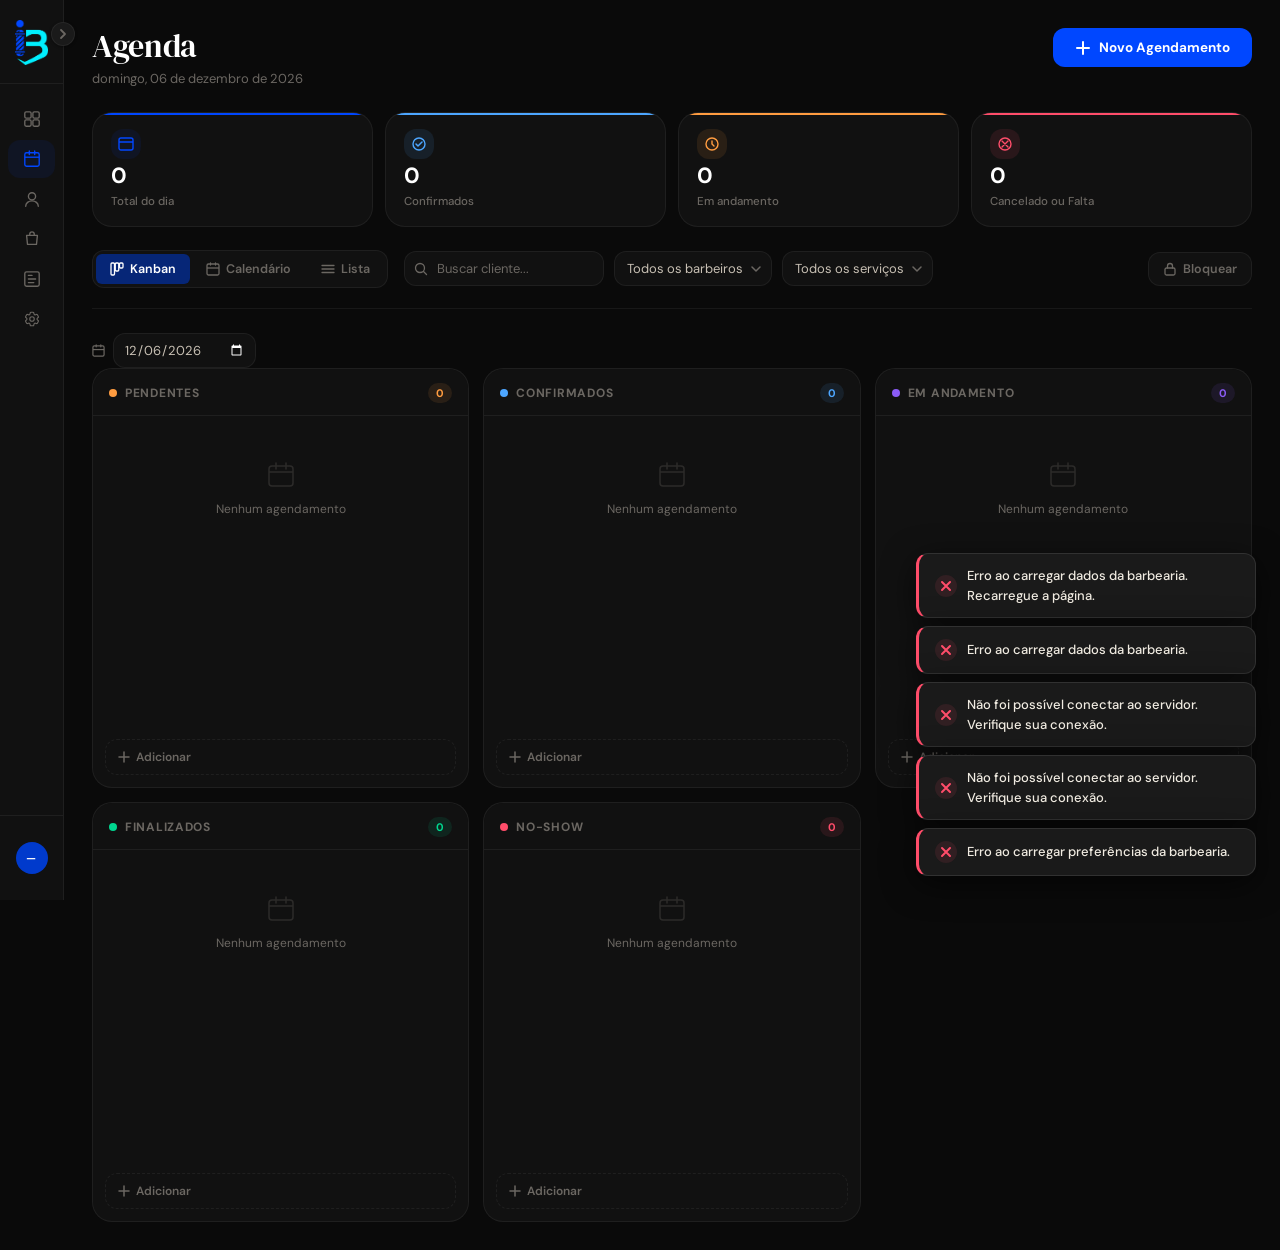
==== commit df7571cb: "feito backend da tela de agenda-crm. 1° finalização." ====
--- a/agenda-crm.html
+++ b/agenda-crm.html
@@ -255,9 +255,9 @@
 
       <div class="sidebar__bottom">
         <div class="sidebar__user">
-          <div class="sidebar__avatar">RC</div>
+          <div class="sidebar__avatar" id="sidebarUserAvatar">—</div>
           <div class="sidebar__user-info">
-            <span class="sidebar__user-name">Rafael Costa</span>
+            <span class="sidebar__user-name" id="sidebarUserName">Carregando…</span>
             <span class="sidebar__user-role">Proprietário</span>
           </div>
         </div>
@@ -515,9 +515,6 @@
               aria-label="Filtrar por barbeiro"
             >
               <option value="">Todos os barbeiros</option>
-              <option value="marcos">Marcos Silva</option>
-              <option value="joao">João Pereira</option>
-              <option value="andre">André Santos</option>
             </select>
 
             <select
@@ -526,12 +523,6 @@
               aria-label="Filtrar por serviço"
             >
               <option value="">Todos os serviços</option>
-              <option value="corte">Corte Masculino</option>
-              <option value="barba">Barba</option>
-              <option value="combo">Corte + Barba</option>
-              <option value="pigmentacao">Pigmentação</option>
-              <option value="relaxamento">Relaxamento</option>
-              <option value="sobrancelha">Sobrancelha</option>
             </select>
 
             <button
@@ -577,6 +568,16 @@
         role="tabpanel"
         aria-labelledby="tab-kanban"
       >
+        <div class="kanban-toolbar">
+          <label class="list-date-filter" for="kanbanDateFilter">
+            <svg width="13" height="13" viewBox="0 0 14 14" fill="none" aria-hidden="true">
+              <rect x="1" y="2" width="12" height="11" rx="1.5" stroke="currentColor" stroke-width="1.3"/>
+              <path d="M1 6h12" stroke="currentColor" stroke-width="1.3"/>
+              <path d="M4.5 1v2M9.5 1v2" stroke="currentColor" stroke-width="1.3" stroke-linecap="round"/>
+            </svg>
+            <input type="date" id="kanbanDateFilter" class="list-date-input" aria-label="Filtrar kanban por data"/>
+          </label>
+        </div>
         <div
           class="kanban-board"
           id="kanbanBoard"
@@ -997,6 +998,23 @@
             </div>
           </div>
 
+          <!-- Forma de pagamento -->
+          <div class="form-section">
+            <div class="form-group">
+              <label class="form-label" for="apptFormaPagamento"
+                >Forma de Pagamento
+                <span class="form-label__optional">opcional</span></label
+              >
+              <select
+                class="form-input form-select"
+                id="apptFormaPagamento"
+              >
+                <option value="">Selecionar...</option>
+                <!-- Gerado via JS a partir de InBarberAPI.listSaidasPgto() -->
+              </select>
+            </div>
+          </div>
+
           <!-- Observações -->
           <div class="form-section form-section--last">
             <div class="form-group">
@@ -1130,9 +1148,6 @@
               <label class="form-label" for="blockBarber">Barbeiro</label>
               <select class="form-input form-select" id="blockBarber">
                 <option value="">Todos</option>
-                <option value="marcos">Marcos Silva</option>
-                <option value="joao">João Pereira</option>
-                <option value="andre">André Santos</option>
               </select>
             </div>
           </div>
@@ -1143,7 +1158,6 @@
                 class="form-input"
                 id="blockStart"
                 type="time"
-                value="12:00"
               />
             </div>
             <div class="form-group">
@@ -1152,7 +1166,6 @@
                 class="form-input"
                 id="blockEnd"
                 type="time"
-                value="13:00"
               />
             </div>
           </div>
@@ -1396,6 +1409,7 @@
     ></div>
 
     <!-- Script -->
+    <script src="js/api.js"></script>
     <script src="js/agenda-crm.js"></script>
   </body>
-</html>
+</html>
--- a/css/agenda-crm.css
+++ b/css/agenda-crm.css
@@ -1073,10 +1073,13 @@
   border-radius: var(--r-sm) 0 0 var(--r-sm);
 }
 
-/* Cor da borda lateral por barbeiro */
-.kanban-card[data-barber="marcos"]::before { background: var(--gold-lt); }
-.kanban-card[data-barber="joao"]::before   { background: var(--blue); }
-.kanban-card[data-barber="andre"]::before  { background: var(--green); }
+/* Cor da borda lateral por barbeiro: definida via --barber-accent,
+   setada inline pelo JS (getBarberColor/barberAvatarStyle em
+   agenda-crm.js) a partir do id real do barbeiro, já que os ids
+   vêm do banco e não podem ter uma classe fixa por barbeiro. */
+.kanban-card::before {
+  background: var(--barber-accent, var(--gold-lt));
+}
 
 .kanban-card:hover {
   border-color: rgba(255,255,255,0.12);
@@ -1175,9 +1178,8 @@
   letter-spacing: 0.03em;
 }
 
-.kanban-card__avatar--marcos { background: rgba(0,71,255,0.15); color: var(--gold-lt); }
-.kanban-card__avatar--joao   { background: var(--blue-bg);        color: var(--blue); }
-.kanban-card__avatar--andre  { background: var(--green-bg);        color: var(--green); }
+/* Cor de fundo/texto do avatar definida inline via style (barberAvatarStyle
+   em agenda-crm.js), a partir do id real do barbeiro vindo do banco. */
 
 .kanban-card__barber-name {
   font-size: 11px;
@@ -2149,10 +2151,8 @@
   flex-shrink: 0;
 }
 
-/* Herda cores do kanban */
-.list-barber-avatar--marcos { background: rgba(191,160,106,0.2); color: var(--gold); }
-.list-barber-avatar--joao   { background: var(--blue-bg);        color: var(--blue); }
-.list-barber-avatar--andre  { background: var(--green-bg);        color: var(--green); }
+/* Cor de fundo/texto definida inline via style (barberAvatarStyle
+   em agenda-crm.js), a partir do id real do barbeiro. */
 
 /* Célula de valor */
 .list-value {
@@ -2867,9 +2867,8 @@
   flex-shrink: 0;
 }
 
-.detail-barber-avatar--marcos { background: rgba(0,71,255,0.15); color: var(--gold-lt); }
-.detail-barber-avatar--joao   { background: var(--blue-bg);        color: var(--blue); }
-.detail-barber-avatar--andre  { background: var(--green-bg);        color: var(--green); }
+/* Cor de fundo/texto definida inline via style (barberAvatarStyle
+   em agenda-crm.js), a partir do id real do barbeiro. */
 
 .detail-barber-info {
   display: flex;
@@ -3132,4 +3131,36 @@
   #listView {
     animation: none;
   }
+}
+
+/* Ações do card kanban — duas linhas organizadas */
+.kanban-card__actions {
+  display: flex;
+  flex-direction: column;
+  gap: 5px;
+  margin-top: 8px;
+}
+
+.card-actions__primary {
+  display: flex;
+  gap: 5px;
+}
+
+.card-actions__secondary {
+  display: flex;
+  gap: 5px;
+  align-items: center;
+}
+
+/* WhatsApp compacto (só ícone) */
+.action-btn--icon {
+  padding: 4px 6px;
+  min-width: unset;
+  flex-shrink: 0;
+}
+
+/* Botão menor para ações secundárias */
+.action-btn--sm {
+  font-size: 11px;
+  padding: 3px 8px;
 }
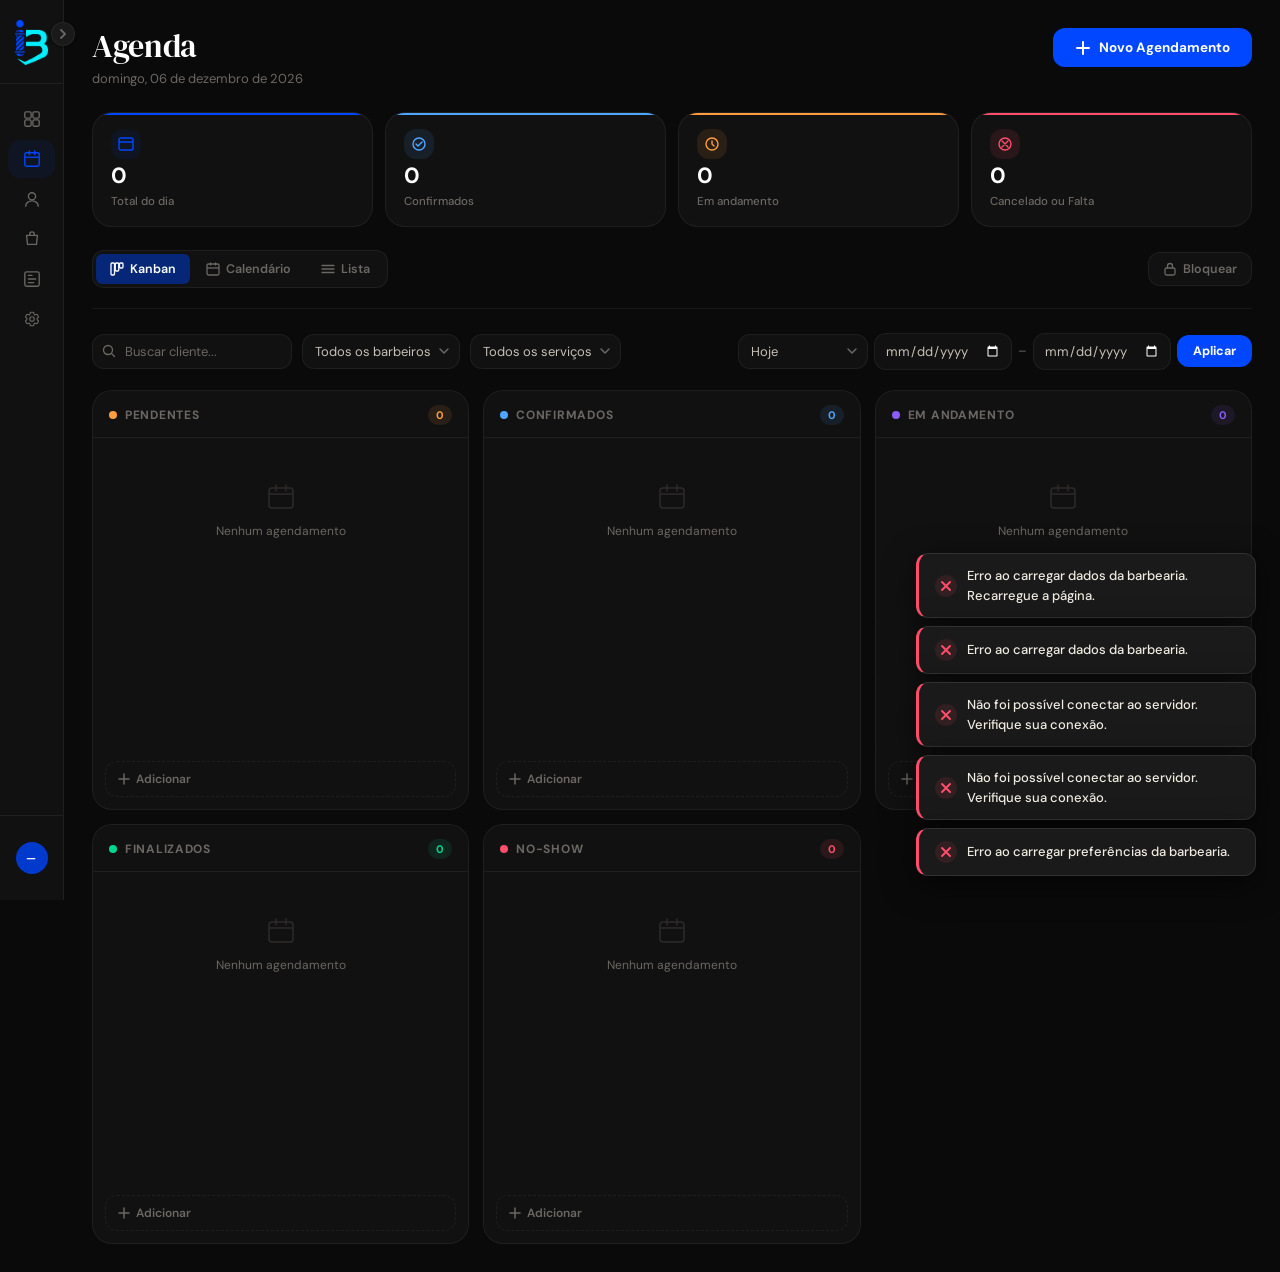
==== commit ae4aa523: "ajustando filtros da tela de agendamentos" ====
--- a/agenda-crm.html
+++ b/agenda-crm.html
@@ -475,6 +475,39 @@
             </button>
           </div>
 
+          <button
+            class="filter-block-btn"
+            id="openBlockBtn"
+            title="Bloquear horário"
+          >
+            <svg
+              width="14"
+              height="14"
+              viewBox="0 0 14 14"
+              fill="none"
+              aria-hidden="true"
+            >
+              <rect
+                x="2"
+                y="6"
+                width="10"
+                height="7"
+                rx="1.5"
+                stroke="currentColor"
+                stroke-width="1.3"
+              />
+              <path
+                d="M4.5 6V4a2.5 2.5 0 0 1 5 0v2"
+                stroke="currentColor"
+                stroke-width="1.3"
+                stroke-linecap="round"
+              />
+            </svg>
+            Bloquear
+          </button>
+        </div>
+        <!-- Wrapper único para filtros (abaixo das tabs) -->
+        <div class="agenda-filters-wrapper">
           <!-- Filtros inline -->
           <div class="agenda-filters" id="agendaFilters">
             <div class="filter-search">
@@ -524,38 +557,44 @@
             >
               <option value="">Todos os serviços</option>
             </select>
-
+          </div>
+          
+          <!-- Filtro global de período --> 
+          <div class="period-filter" id="periodFilter" role="group" aria-label="Filtro de período">
+            <select
+              class="filter-select period-filter__preset"
+              id="periodPreset"
+              aria-label="Período"
+            >
+              <option value="today">Hoje</option>
+              <option value="week">Esta semana</option>
+              <option value="month">Este mês</option>
+              <option value="custom">Personalizado</option>
+            </select>
+            <div class="period-filter__custom" id="periodCustom" hidden>
+              <input
+                type="date"
+                class="period-filter__date"
+                id="periodStart"
+                aria-label="Data início"
+              />
+              <span class="period-filter__sep" aria-hidden="true">–</span>
+              <input
+                type="date"
+                class="period-filter__date"
+                id="periodEnd"
+                aria-label="Data fim"
+              />
+            </div>
             <button
-              class="filter-block-btn"
-              id="openBlockBtn"
-              title="Bloquear horário"
-            >
-              <svg
-                width="14"
-                height="14"
-                viewBox="0 0 14 14"
-                fill="none"
-                aria-hidden="true"
-              >
-                <rect
-                  x="2"
-                  y="6"
-                  width="10"
-                  height="7"
-                  rx="1.5"
-                  stroke="currentColor"
-                  stroke-width="1.3"
-                />
-                <path
-                  d="M4.5 6V4a2.5 2.5 0 0 1 5 0v2"
-                  stroke="currentColor"
-                  stroke-width="1.3"
-                  stroke-linecap="round"
-                />
-              </svg>
-              Bloquear
+              class="period-filter__apply"
+              id="periodApply"
+              aria-label="Aplicar período"
+            >
+              Aplicar
             </button>
           </div>
+          
         </div>
       </header>
 
@@ -568,16 +607,6 @@
         role="tabpanel"
         aria-labelledby="tab-kanban"
       >
-        <div class="kanban-toolbar">
-          <label class="list-date-filter" for="kanbanDateFilter">
-            <svg width="13" height="13" viewBox="0 0 14 14" fill="none" aria-hidden="true">
-              <rect x="1" y="2" width="12" height="11" rx="1.5" stroke="currentColor" stroke-width="1.3"/>
-              <path d="M1 6h12" stroke="currentColor" stroke-width="1.3"/>
-              <path d="M4.5 1v2M9.5 1v2" stroke="currentColor" stroke-width="1.3" stroke-linecap="round"/>
-            </svg>
-            <input type="date" id="kanbanDateFilter" class="list-date-input" aria-label="Filtrar kanban por data"/>
-          </label>
-        </div>
         <div
           class="kanban-board"
           id="kanbanBoard"
@@ -700,38 +729,7 @@
             <span class="list-count" id="listCount">0 agendamentos</span>
           </div>
           <div class="list-header__right">
-            <label class="list-date-filter" for="listDateFilter">
-              <svg
-                width="13"
-                height="13"
-                viewBox="0 0 14 14"
-                fill="none"
-                aria-hidden="true"
-              >
-                <rect
-                  x="1"
-                  y="2"
-                  width="12"
-                  height="11"
-                  rx="1.5"
-                  stroke="currentColor"
-                  stroke-width="1.3"
-                />
-                <path d="M1 6h12" stroke="currentColor" stroke-width="1.3" />
-                <path
-                  d="M4.5 1v2M9.5 1v2"
-                  stroke="currentColor"
-                  stroke-width="1.3"
-                  stroke-linecap="round"
-                />
-              </svg>
-              <input
-                type="date"
-                id="listDateFilter"
-                class="list-date-input"
-                aria-label="Filtrar por data"
-              />
-            </label>
+
             <select
               class="filter-select"
               id="listStatusFilter"
--- a/css/agenda-crm.css
+++ b/css/agenda-crm.css
@@ -723,6 +723,20 @@
   .agenda-stats .stat-pill:nth-child(5) {
     grid-column: span 1;
   }
+
+  .agenda-filters-wrapper {
+    flex-direction: column;
+    align-items: stretch;
+    width: 100%;
+  }
+  
+  .period-filter {
+    width: 100%;
+  }
+  
+  .agenda-filters {
+    width: 100%;
+  }
 }
 
 @media (max-width: 700px) {
@@ -731,7 +745,6 @@
 }
 
 
-/* ── Controles: tabs + filtros ── */
 .agenda-controls {
   display: flex;
   align-items: center;
@@ -740,6 +753,25 @@
   padding-bottom: 20px;
   border-bottom: 1px solid var(--divider);
   margin-bottom: 24px;
+}
+
+/* Wrapper único: mantém period-filter + agenda-filters na mesma linha */
+.agenda-filters-wrapper {
+  display: flex;
+  align-items: center;
+  gap: 16px;
+  flex: 1;
+  flex-wrap: wrap;
+  margin-bottom: 20px;
+}
+
+/* Ajuste para manter consistência */
+.agenda-filters {
+  display: flex;
+  align-items: center;
+  gap: 10px;
+  flex: 1;
+  flex-wrap: wrap;
 }
 
 .view-tabs {
@@ -778,14 +810,6 @@
   background: #0a40c987;
   color: white;
   transform: scale(1.02);
-}
-
-.agenda-filters {
-  display: flex;
-  align-items: center;
-  gap: 10px;
-  flex: 1;
-  flex-wrap: wrap;
 }
 
 .filter-search {
@@ -2022,6 +2046,84 @@
 .list-date-input:focus {
   outline: none;
   border-color: var(--gold-dim);
+}
+
+/* ── Filtro global de período ── */
+.period-filter {
+  display: flex;
+  align-items: center;
+  gap: 6px;
+  flex-shrink: 0;
+}
+
+.period-filter__preset {
+  min-width: 130px;
+}
+
+.period-filter__custom {
+  display: flex;
+  align-items: center;
+  gap: 6px;
+}
+
+.period-filter__date {
+  background: var(--bg-2);
+  border: 1px solid var(--divider);
+  border-radius: var(--r-md);
+  padding: 8px 10px;
+  font-size: 13px;
+  color: var(--cream-2);
+  cursor: pointer;
+  transition: border-color var(--dur);
+  color-scheme: dark;
+  font-family: var(--ff-b);
+  width: 138px;
+}
+
+.period-filter__date:focus {
+  outline: none;
+  border-color: var(--gold-dim);
+  box-shadow: 0 0 0 3px rgba(0,71,255,0.08);
+}
+
+.period-filter__sep {
+  font-size: 13px;
+  color: var(--muted);
+  flex-shrink: 0;
+}
+
+.period-filter__apply {
+  display: inline-flex;
+  align-items: center;
+  padding: 8px 16px;
+  background: var(--gold);
+  color: var(--white);
+  font-size: 12.5px;
+  font-weight: 700;
+  border-radius: var(--r-md);
+  transition: background var(--dur) var(--ease-out), transform var(--dur) var(--ease-out);
+  white-space: nowrap;
+  flex-shrink: 0;
+}
+
+.period-filter__apply:hover {
+  background: var(--gold-dim);
+  transform: translateY(-1px);
+}
+
+.period-filter__apply:active {
+  transform: translateY(0);
+}
+
+@media (max-width: 900px) {
+  .period-filter {
+    flex-wrap: wrap;
+    width: 100%;
+  }
+  .period-filter__preset { flex: 1; min-width: 0; }
+  .period-filter__apply { width: 100%; justify-content: center; }
+  .period-filter__custom { width: 100%; }
+  .period-filter__date { flex: 1; min-width: 0; width: auto; }
 }
 
 .list-table-wrap {
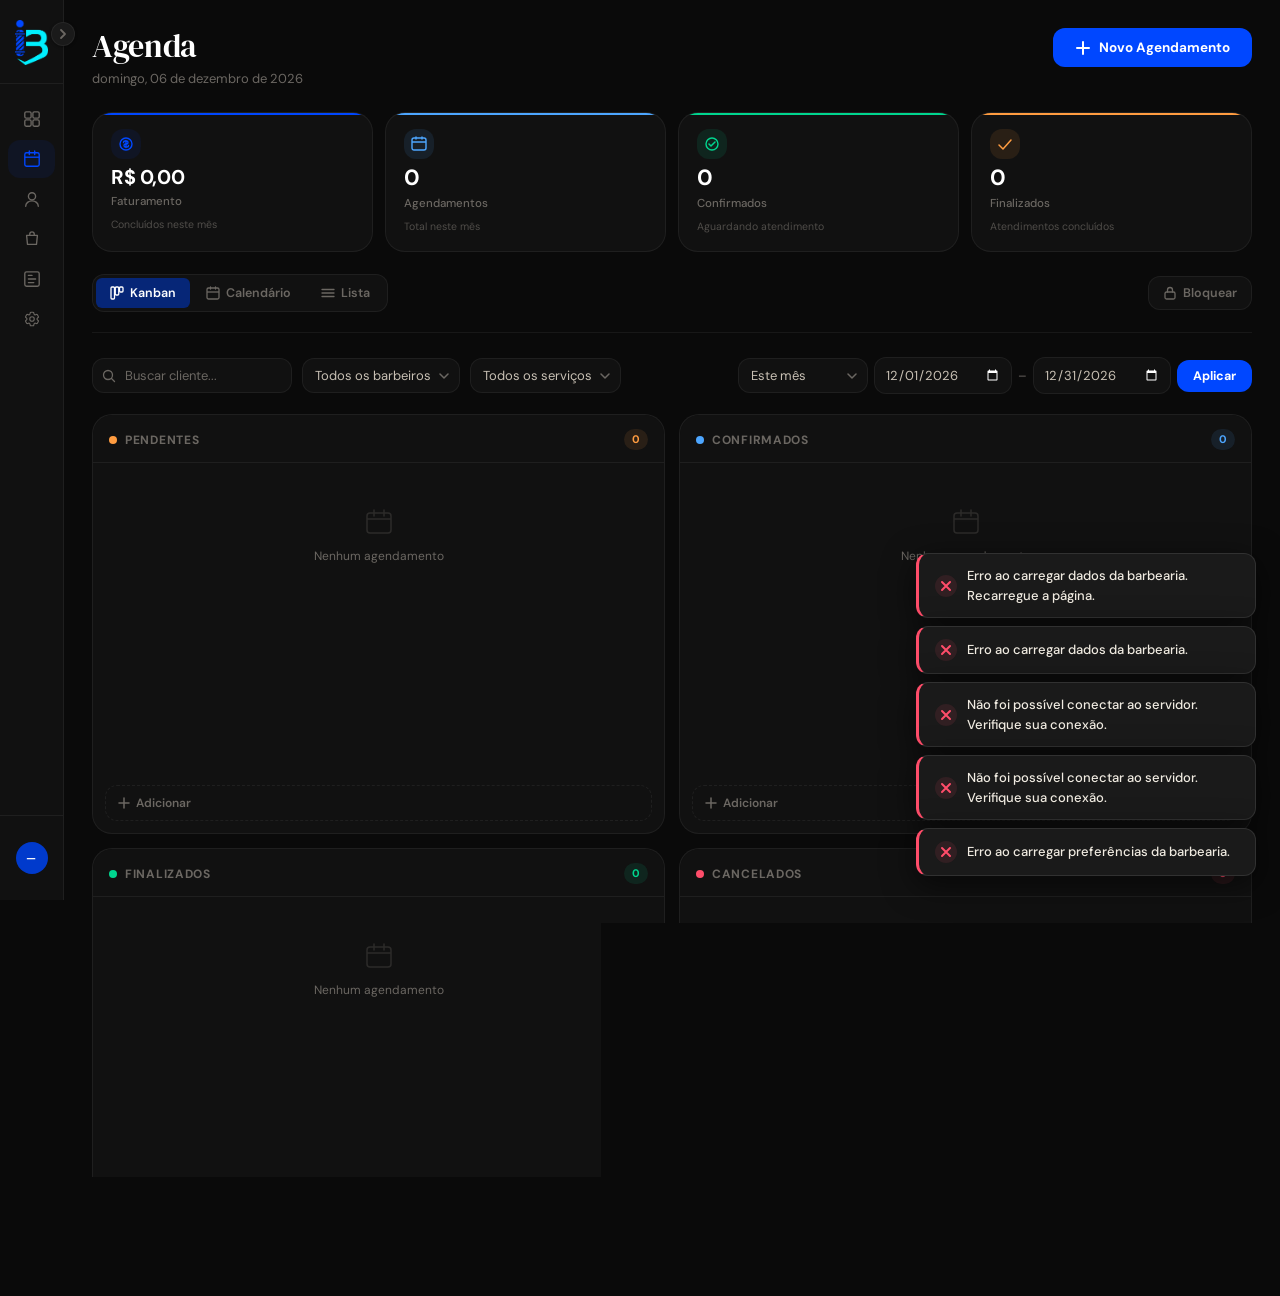
==== commit 5db6c5bb: "backend finalizado na tela de agenda-crm. backend criado na tela de Clientes." ====
--- a/agenda-crm.html
+++ b/agenda-crm.html
@@ -568,10 +568,9 @@
             >
               <option value="today">Hoje</option>
               <option value="week">Esta semana</option>
-              <option value="month">Este mês</option>
-              <option value="custom">Personalizado</option>
+              <option value="month" selected>Este mês</option>
             </select>
-            <div class="period-filter__custom" id="periodCustom" hidden>
+            <div class="period-filter__custom" id="periodCustom">
               <input
                 type="date"
                 class="period-filter__date"
@@ -738,9 +737,8 @@
               <option value="">Todos os status</option>
               <option value="pendente">Pendentes</option>
               <option value="confirmado">Confirmados</option>
-              <option value="em-andamento">Em Andamento</option>
               <option value="concluido">Finalizados</option>
-              <option value="no-show">No-show / Cancelado</option>
+              <option value="cancelado">Cancelados</option>
             </select>
           </div>
         </div>
@@ -900,7 +898,7 @@
         <div class="modal__body">
           <input type="hidden" id="apptId" />
 
-          <!-- Cliente + telefone -->
+          <!-- Cliente + telefone — PASSO 1 -->
           <div class="form-section">
             <div class="form-row">
               <div class="form-group">
@@ -938,8 +936,44 @@
             </div>
           </div>
 
-          <!-- Data + Horário -->
+          <!-- Serviço — PASSO 2 -->
           <div class="form-section">
+            <div class="form-group">
+              <label class="form-label" for="apptService"
+                >Serviço
+                <span class="form-required" aria-hidden="true">*</span></label
+              >
+              <div
+                class="service-picker"
+                id="servicePicker"
+                role="radiogroup"
+                aria-label="Selecionar serviço"
+              >
+                <!-- Gerado via JS -->
+              </div>
+            </div>
+          </div>
+
+          <!-- Barbeiro — PASSO 3 -->
+          <div class="form-section">
+            <div class="form-group">
+              <label class="form-label" for="apptBarber"
+                >Barbeiro
+                <span class="form-required" aria-hidden="true">*</span></label
+              >
+              <div
+                class="barber-picker"
+                id="barberPicker"
+                role="radiogroup"
+                aria-label="Selecionar barbeiro"
+              >
+                <!-- Gerado via JS -->
+              </div>
+            </div>
+          </div>
+
+          <!-- Data + Horário — PASSO 4 (habilitado após escolher barbeiro) -->
+          <div class="form-section" id="apptDateTimeSection">
             <div class="form-row">
               <div class="form-group">
                 <label class="form-label" for="apptDate"
@@ -954,44 +988,8 @@
                   <span class="form-required" aria-hidden="true">*</span></label
                 >
                 <select class="form-input form-select" id="apptTime" required>
-                  <option value="">Selecionar</option>
+                  <option value="">Selecione o barbeiro primeiro</option>
                 </select>
-              </div>
-            </div>
-          </div>
-
-          <!-- Serviço -->
-          <div class="form-section">
-            <div class="form-group">
-              <label class="form-label" for="apptService"
-                >Serviço
-                <span class="form-required" aria-hidden="true">*</span></label
-              >
-              <div
-                class="service-picker"
-                id="servicePicker"
-                role="radiogroup"
-                aria-label="Selecionar serviço"
-              >
-                <!-- Gerado via JS -->
-              </div>
-            </div>
-          </div>
-
-          <!-- Barbeiro -->
-          <div class="form-section">
-            <div class="form-group">
-              <label class="form-label" for="apptBarber"
-                >Barbeiro
-                <span class="form-required" aria-hidden="true">*</span></label
-              >
-              <div
-                class="barber-picker"
-                id="barberPicker"
-                role="radiogroup"
-                aria-label="Selecionar barbeiro"
-              >
-                <!-- Gerado via JS -->
               </div>
             </div>
           </div>
--- a/css/agenda-crm.css
+++ b/css/agenda-crm.css
@@ -711,14 +711,55 @@
   letter-spacing: -0.02em;
 }
 
+.stat-pill__top-row {
+  display: flex;
+  align-items: center;
+  justify-content: space-between;
+  margin-bottom: 2px;
+}
+
 .stat-pill__label {
   font-size: 11.5px;
   color: var(--muted);
   font-weight: 500;
 }
 
+.stat-pill__caption {
+  font-size: 10.5px;
+  color: var(--muted);
+  opacity: 0.7;
+  margin-top: 1px;
+}
+
+.stat-pill__trend {
+  display: inline-flex;
+  align-items: center;
+  gap: 2px;
+  font-size: 10.5px;
+  font-weight: 600;
+  padding: 2px 6px;
+  border-radius: var(--r-full);
+  line-height: 1;
+  white-space: nowrap;
+}
+
+.stat-pill__trend--up {
+  color: var(--green);
+  background: var(--green-bg);
+}
+
+.stat-pill__trend--down {
+  color: var(--red);
+  background: var(--red-bg);
+}
+
+/* KPI de faturamento: valor ligeiramente maior para dar destaque */
+.stat-pill--revenue .stat-pill__value {
+  font-size: 20px;
+}
+
 @media (max-width: 1200px) {
-  .agenda-stats { grid-template-columns: repeat(3, 1fr); }
+  .agenda-stats { grid-template-columns: repeat(2, 1fr); }
   .agenda-stats .stat-pill:nth-child(4),
   .agenda-stats .stat-pill:nth-child(5) {
     grid-column: span 1;
@@ -920,20 +961,18 @@
 ═══════════════════════════════════════════════════════════ */
 .kanban-board {
   display: grid;
-  grid-template-columns: repeat(5, 1fr);
+  grid-template-columns: repeat(4, 1fr);
   gap: 14px;
   align-items: start;
-  min-height: 70vh;
 }
 
 @media (max-width: 1300px) {
-  .kanban-board { grid-template-columns: repeat(3, 1fr); }
+  .kanban-board { grid-template-columns: repeat(2, 1fr); }
 }
 
 @media (max-width: 850px) {
   .kanban-board {
     grid-template-columns: 1fr;
-    min-height: auto;
   }
 }
 
@@ -945,6 +984,7 @@
   display: flex;
   flex-direction: column;
   min-height: 420px;
+  max-height: 82vh;
   transition: border-color var(--dur) var(--ease-out), background var(--dur) var(--ease-out), box-shadow var(--dur) var(--ease-out);
 }
 
@@ -996,15 +1036,13 @@
 /* Cores por coluna */
 .kanban-col--pendente    .kanban-col__dot { background: var(--orange); }
 .kanban-col--confirmado  .kanban-col__dot { background: var(--blue); }
-.kanban-col--andamento   .kanban-col__dot { background: var(--purple); }
 .kanban-col--concluido   .kanban-col__dot { background: var(--green); }
-.kanban-col--noshow      .kanban-col__dot { background: var(--red); }
+.kanban-col--cancelado   .kanban-col__dot { background: var(--red); }
 
 .kanban-col--pendente   .kanban-col__count { color: var(--orange); background: var(--orange-bg); }
 .kanban-col--confirmado .kanban-col__count { color: var(--blue);   background: var(--blue-bg);   }
-.kanban-col--andamento  .kanban-col__count { color: var(--purple); background: var(--purple-bg); }
 .kanban-col--concluido  .kanban-col__count { color: var(--green);  background: var(--green-bg);  }
-.kanban-col--noshow     .kanban-col__count { color: var(--red);    background: var(--red-bg);    }
+.kanban-col--cancelado  .kanban-col__count { color: var(--red);    background: var(--red-bg);    }
 
 /* Corpo da coluna */
 .kanban-col__body {
@@ -1014,6 +1052,8 @@
   flex-direction: column;
   gap: 10px;
   min-height: 200px;
+  overflow-y: auto;
+  overflow-x: hidden;
 }
 
 /* Placeholder de drop */
@@ -1087,6 +1127,7 @@
   position: relative;
   overflow: hidden;
   will-change: transform;
+  flex-shrink: 0;
 }
 
 .kanban-card::before {
